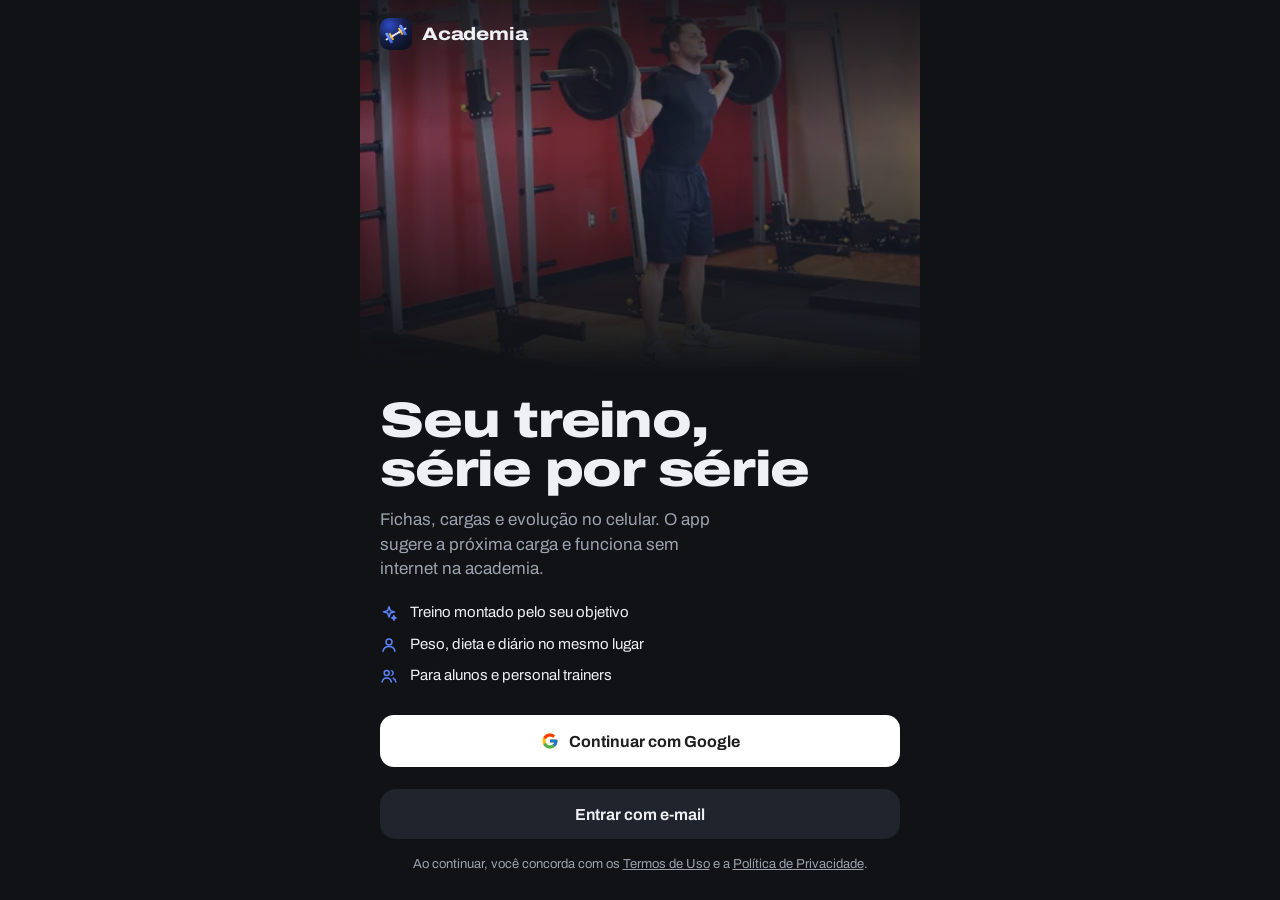
==== index.html @ ff6f0515 "Procura versão nova ao voltar do segundo plano e a cada hora Co-Authored-By: Claude Opus 5.5 <norepl" ====
<!doctype html>
<html lang="pt-BR">
  <head>
    <meta charset="UTF-8" />
    <link rel="icon" type="image/svg+xml" href="./favicon.svg" />
    <link rel="apple-touch-icon" href="./icons/apple-180.png" />
    <meta name="viewport" content="width=device-width, initial-scale=1.0, viewport-fit=cover" />
    <meta name="theme-color" content="#101216" />
    <meta name="apple-mobile-web-app-capable" content="yes" />
    <meta name="apple-mobile-web-app-title" content="Academia" />
    <meta name="description" content="Fichas de treino, demonstração de exercícios, registro de cargas e timer de descanso." />
    <title>Academia</title>
    <script type="module" crossorigin src="./assets/index-gpY_r0lF.js"></script>
    <link rel="stylesheet" crossorigin href="./assets/index-BDU5PXy3.css">
  <link rel="manifest" href="./manifest.webmanifest"></head>
  <body>
    <div id="root"></div>
  </body>
</html>
---- assets/index-BDU5PXy3.css ----
@font-face{font-family:Archivo Variable;font-style:normal;font-display:swap;font-weight:100 900;font-stretch:62% 125%;src:url(./archivo-vietnamese-wdth-normal-rJmnGBSt.woff2)format("woff2-variations");unicode-range:U+102-103,U+110-111,U+128-129,U+168-169,U+1A0-1A1,U+1AF-1B0,U+300-301,U+303-304,U+308-309,U+323,U+329,U+1EA0-1EF9,U+20AB}@font-face{font-family:Archivo Variable;font-style:normal;font-display:swap;font-weight:100 900;font-stretch:62% 125%;src:url(./archivo-latin-ext-wdth-normal-7khWdh9v.woff2)format("woff2-variations");unicode-range:U+100-2BA,U+2BD-2C5,U+2C7-2CC,U+2CE-2D7,U+2DD-2FF,U+304,U+308,U+329,U+1D00-1DBF,U+1E00-1E9F,U+1EF2-1EFF,U+2020,U+20A0-20AB,U+20AD-20C0,U+2113,U+2C60-2C7F,U+A720-A7FF}@font-face{font-family:Archivo Variable;font-style:normal;font-display:swap;font-weight:100 900;font-stretch:62% 125%;src:url(./archivo-latin-wdth-normal-DY7AcnAa.woff2)format("woff2-variations");unicode-range:U+??,U+131,U+152-153,U+2BB-2BC,U+2C6,U+2DA,U+2DC,U+304,U+308,U+329,U+2000-206F,U+20AC,U+2122,U+2191,U+2193,U+2212,U+2215,U+FEFF,U+FFFD}:root{--fundo:#101216;--sup:#181b21;--sup-2:#20242c;--sup-3:#2b3039;--linha:#ffffff12;--linha-2:#ffffff21;--texto:#eef0f3;--texto-2:#9ba2ae;--texto-3:#6b7380;--azul:#5b82ff;--azul-forte:color-mix(in srgb, var(--azul) 80%, #000);--azul-suave:color-mix(in srgb, var(--azul) 15%, transparent);--vermelho:#ef5b63;--amarelo:#f2be4b;--verde:#3ecb8c;--verde-suave:color-mix(in srgb, var(--verde) 13%, transparent);--fonte:"Archivo Variable", "Archivo", system-ui, sans-serif;--raio:20px;--abas:68px;--lightningcss-light: ;--lightningcss-dark:initial;color-scheme:dark}*{box-sizing:border-box}html{-webkit-text-size-adjust:100%;background:var(--fundo)}body{color:var(--texto);background:var(--fundo);font:400 16px/1.45 var(--fonte);font-variant-numeric:tabular-nums;-webkit-font-smoothing:antialiased;-webkit-tap-highlight-color:transparent;margin:0}button,input,select{font:inherit;color:inherit}button{cursor:pointer}button:disabled{cursor:not-allowed}:focus-visible{outline:2px solid var(--azul);outline-offset:2px;border-radius:10px}h1,h2,h3{letter-spacing:-.015em;margin:0;font-weight:800;font-stretch:118%;line-height:1.05}.sr{clip:rect(0 0 0 0);width:1px;height:1px;position:absolute;overflow:hidden}.app{max-width:560px;min-height:100dvh;margin:0 auto}main{padding:env(safe-area-inset-top) 16px calc(var(--abas) + 210px + env(safe-area-inset-bottom))}.tela-topo{align-items:center;gap:8px;padding:22px 0 14px;display:flex}.tela-topo h1{flex:1;font-size:34px}.titulo-editavel{letter-spacing:-.015em;border:0;border-bottom:2px dashed var(--linha-2);background:0 0;flex:1;min-width:0;padding:4px 0;font-size:22px;font-weight:800;font-stretch:105%}.titulo-editavel:focus{border-bottom:2px solid var(--azul);outline:none}.sub{margin:28px 0 12px;font-size:20px}.secao{margin:26px 0 12px;font-size:20px}.vazio{color:var(--texto-2);padding:18px 0;line-height:1.5}.nota{color:var(--texto-2);margin:6px 0;font-size:15px}.contagem{color:var(--texto-2);margin:6px 0 10px;font-size:14px}.btn-primario,.btn-secundario{border:0;border-radius:16px;justify-content:center;align-items:center;gap:8px;min-height:50px;padding:0 22px;font-size:16px;font-weight:650;transition:transform .12s,background .2s;display:inline-flex}.btn-primario{background:var(--azul);color:#fff;box-shadow:0 8px 24px color-mix(in srgb, var(--azul) 35%, transparent)}.btn-primario:not(:disabled):hover{background:var(--azul-forte)}.btn-primario:not(:disabled):active,.btn-secundario:active{transform:scale(.97)}.btn-primario:disabled{background:var(--sup-3);color:var(--texto-2);box-shadow:none}.btn-primario.grande{border-radius:18px;flex:1;min-height:56px;font-size:17px}.btn-secundario{background:var(--sup-2);color:var(--texto)}.btn-secundario:hover{background:var(--sup-3)}.btn-texto{color:var(--azul);background:0 0;border:0;min-height:44px;padding:10px 6px;font-weight:600}.btn-texto.perigo{color:var(--vermelho)}.btn-texto.ativo{background:var(--vermelho);color:#fff;border-radius:12px;padding:10px 16px}.btn-texto.centro{margin:14px auto 0;display:block}.btn-icone{width:44px;height:44px;color:var(--texto);background:0 0;border:0;border-radius:14px;flex:none;place-items:center;display:grid}.btn-icone:hover{background:var(--sup-2)}.btn-icone.vidro{-webkit-backdrop-filter:blur(10px);background:#ffffff14}.btn-icone.vidro:hover{background:#ffffff24}.btn-icone.peq{border-radius:10px;width:36px;height:36px}.btn-icone:disabled{opacity:.3}.largo{width:100%;margin-top:12px}.acoes-linha{flex-wrap:wrap;gap:10px;margin-top:16px;display:flex}.acoes-linha>*{flex:1}.acoes-col{display:grid}.link{text-align:left;color:var(--texto);text-decoration:underline;-webkit-text-decoration-color:var(--linha-2);text-decoration-color:var(--linha-2);text-underline-offset:4px;background:0 0;border:0;padding:0;font-weight:600}.abas{z-index:20;left:50%;bottom:calc(12px + env(safe-area-inset-bottom));width:min(420px,100% - 24px);height:var(--abas);background:color-mix(in srgb, var(--sup) 82%, transparent);-webkit-backdrop-filter:blur(18px)saturate(1.4);border:1px solid var(--linha);border-radius:24px;gap:4px;padding:6px;display:flex;position:fixed;transform:translate(-50%);box-shadow:0 16px 40px #00000073}.abas button{color:var(--texto-2);background:0 0;border:0;border-radius:18px;flex:1;justify-content:center;align-items:center;gap:8px;font-size:14px;font-weight:600;transition:background .2s,color .2s;display:flex}.abas button.on{background:var(--azul-suave);color:#fff}.abas button.on svg{color:var(--azul)}@media (width<=380px){.abas button{flex-direction:column;gap:2px;font-size:12px}}.abas.quatro{width:min(480px,100% - 24px)}.abas.quatro button{flex-direction:column;gap:2px;font-size:12px}.home-topo{justify-content:space-between;align-items:flex-start;padding:24px 0 18px;display:flex}.home-data{color:var(--texto-2);margin:0 0 4px;font-size:15px}.home-topo h1{font-size:36px}.semana{grid-template-columns:repeat(7,1fr);gap:6px;margin-bottom:18px;display:grid}.dia{background:var(--sup);border-radius:16px;justify-items:center;gap:6px;padding:10px 0;display:grid}.dia-letra{color:var(--texto-2);font-size:12px;font-weight:600}.dia-num{border-radius:50%;place-items:center;width:30px;height:30px;font-size:14px;font-weight:700;display:grid}.dia.hoje{background:var(--sup-2);box-shadow:inset 0 0 0 1.5px var(--azul)}.dia.hoje .dia-letra{color:var(--texto)}.dia.feito .dia-num{background:var(--verde);color:var(--fundo)}.hero{background:var(--sup);isolation:isolate;border-radius:28px;position:relative;overflow:hidden}.hero:before{content:"";aspect-ratio:3/2;background:var(--capa,none) 0% var(--y,0%) / 200% 800% no-repeat var(--sup-2);display:block}.hero:after{content:"";z-index:0;pointer-events:none;background:linear-gradient(180deg, color-mix(in srgb, var(--fundo) 55%, transparent) 0%, color-mix(in srgb, var(--fundo) 0%, transparent) 22%), linear-gradient(180deg, transparent 28%, color-mix(in srgb, var(--sup) 85%, transparent) 52%, var(--sup) 64%);position:absolute;inset:0}.hero-conteudo{z-index:1;margin-top:-120px;padding:0 20px 20px;position:relative}.hero-selo{background:color-mix(in srgb, var(--azul) 22%, transparent);color:color-mix(in srgb, var(--azul) 30%, #fff);-webkit-backdrop-filter:blur(8px);backdrop-filter:blur(8px);border-radius:999px;align-items:center;gap:8px;padding:6px 12px 6px 10px;font-size:13px;font-weight:600;display:inline-flex}.hero-selo:before{content:"";background:var(--azul);width:8px;height:8px;box-shadow:0 0 0 4px color-mix(in srgb, var(--azul) 25%, transparent);border-radius:50%}.hero h2{margin:12px 0 14px;font-size:34px;font-stretch:125%}.hero-meta{flex-wrap:wrap;gap:8px;margin:0 0 18px;padding:0;list-style:none;display:flex}.hero-meta li{background:var(--sup-2);color:var(--texto-2);border-radius:12px;padding:8px 12px;font-size:14px}.hero-meta b{color:var(--texto);font-weight:700}.hero-acoes{align-items:center;gap:10px;display:flex}.hero-acoes .btn-icone{border-radius:18px;width:56px;height:56px}.boas-vindas{background:linear-gradient(150deg, var(--azul-forte), color-mix(in srgb, var(--azul) 35%, #0b1030));border-radius:28px;padding:28px 22px 22px}.boas-vindas h2{font-size:30px}.boas-vindas p{color:#ffffffd1;margin:10px 0 16px}.boas-vindas .btn-primario{color:var(--fundo);box-shadow:none;background:#fff}.boas-vindas .btn-secundario{color:#fff;background:#ffffff24}.em-andamento{text-align:left;background:linear-gradient(120deg, color-mix(in srgb, var(--vermelho) 18%, transparent), var(--sup));width:100%;color:var(--texto);border:1px solid color-mix(in srgb, var(--vermelho) 35%, transparent);border-radius:var(--raio);align-items:center;gap:12px;margin-bottom:14px;padding:14px 16px;display:flex}.em-andamento span:nth-child(2){flex:1;display:grid}.em-andamento small{color:var(--texto-2)}.em-andamento .seta{color:var(--vermelho);font-weight:700}.pulso{background:var(--vermelho);width:12px;height:12px;box-shadow:0 0 0 0 color-mix(in srgb, var(--vermelho) 60%, transparent);border-radius:50%;flex:none;animation:1.8s infinite pulso}@keyframes pulso{70%{box-shadow:0 0 0 10px color-mix(in srgb, var(--vermelho) 0%, transparent)}to{box-shadow:0 0 0 0 color-mix(in srgb, var(--vermelho) 0%, transparent)}}.fichas{gap:10px;margin:0;padding:0;list-style:none;display:grid}.ficha{border-radius:var(--raio);background:var(--sup);align-items:center;gap:10px;padding:10px 12px 10px 10px;display:flex}.ficha-info{text-align:left;background:0 0;border:0;flex:1;align-items:center;gap:14px;min-width:0;padding:0;display:flex}.ficha-capa{background-color:var(--sup-2);background-repeat:no-repeat;border-radius:14px;flex:none;width:84px;height:56px}.ficha-txt{gap:2px;min-width:0;display:grid}.ficha-dia{font-weight:600;color:var(--azul)!important}.ficha-txt strong{font-size:17px;font-weight:700;line-height:1.2}.ficha-txt small{color:var(--texto-2);font-size:13px}.btn-play{background:var(--azul-suave);width:48px;height:48px;color:var(--azul);border:0;border-radius:16px;flex:none;place-items:center;display:grid}.btn-play:not(:disabled):hover{background:var(--azul);color:#fff}.btn-play:disabled{opacity:.35}.modelos{gap:14px;margin:0;padding:0;list-style:none;display:grid}.modelos>li{background:var(--sup-2);border-radius:var(--raio);border-top:3px solid var(--azul);padding:18px}.modelos>li:nth-child(2){border-top-color:var(--vermelho)}.modelos>li:nth-child(3){border-top-color:var(--amarelo)}.modelos h3{font-size:20px}.modelos p{color:var(--texto-2);margin:6px 0 8px}.modelos ul{margin:0 0 14px;padding-left:18px}.modelos small{color:var(--texto-2)}.itens{gap:10px;margin:0;padding:0;list-style:none;display:grid}.item{background:var(--sup);border-radius:var(--raio);padding:12px}.item-topo{align-items:center;gap:10px;display:flex}.item-topo strong{flex:1;font-weight:650;line-height:1.2}.item-ordem{display:flex}.item-campos{grid-template-columns:1fr 1fr;gap:10px;margin-top:12px;display:grid}.item-campos label,.item-obs{color:var(--texto-2);gap:6px;font-size:13px;display:grid}.item-obs{margin-top:10px}.item-campos input,.item-campos select,.item-obs input,.ajuste select{background:var(--sup-2);width:100%;min-width:0;height:46px;color:var(--texto);border:1px solid #0000;border-radius:12px;padding:0 12px}.item-campos input:focus,.item-obs input:focus,.item-campos select:focus{border-color:var(--azul);outline:none}.stepper{background:var(--sup-2);border-radius:12px;justify-content:space-between;align-items:center;height:46px;display:flex}.stepper button{width:44px;height:100%;color:var(--azul);background:0 0;border:0;font-size:22px}.stepper b{color:var(--texto);font-size:18px;font-weight:700}.filtros{z-index:5;background:linear-gradient(var(--fundo) 85%, transparent);margin:0 -16px;padding:6px 16px 10px;position:sticky;top:0}.folha .filtros{background:linear-gradient(var(--sup) 85%, transparent);margin:0 -20px;padding-inline:20px}.busca{background:var(--sup);height:50px;color:var(--texto-2);border:1px solid #0000;border-radius:16px;align-items:center;gap:10px;padding:0 16px;display:flex}.folha .busca{background:var(--sup-2)}.busca:focus-within{border-color:var(--azul)}.busca input{min-width:0;height:100%;color:var(--texto);background:0 0;border:0;outline:none;flex:1}.busca input::placeholder{color:var(--texto-2)}.chips{scrollbar-width:none;gap:8px;padding:12px 0 0;display:flex;overflow-x:auto}.chips::-webkit-scrollbar{display:none}.chips.secundarios{padding-top:8px}.chip{background:var(--sup);height:38px;color:var(--texto);border:0;border-radius:999px;flex:none;padding:0 16px;font-size:14px;font-weight:600}.folha .chip{background:var(--sup-2)}.chip.on{background:var(--azul);color:#fff}.chip.leve{height:32px;color:var(--texto-2);box-shadow:inset 0 0 0 1px var(--linha-2);background:0 0;padding:0 12px;font-size:13px;font-weight:500}.chip.leve.on{background:var(--texto);color:var(--fundo);box-shadow:none}.ex-grade{grid-template-columns:repeat(2,1fr);gap:10px;margin:0;padding:0;list-style:none;display:grid}.ex-card{text-align:left;background:var(--sup);border:0;border-radius:18px;flex-direction:column;width:100%;height:100%;padding:0;transition:transform .15s;display:flex;overflow:hidden}.ex-card:active{transform:scale(.98)}.ex-card-img{aspect-ratio:3/2;background-color:var(--sup-2);background-repeat:no-repeat;display:block}.ex-card-txt{gap:2px;padding:10px 12px 12px;display:grid}.ex-card-txt strong{font-size:14px;font-weight:650;line-height:1.25}.ex-card-txt small{color:var(--texto-2);font-size:12px}@media (width>=520px){.ex-grade{grid-template-columns:repeat(3,1fr)}}.ex-lista{gap:6px;margin:0;padding:0;list-style:none;display:grid}.ex-linha{background:var(--sup-2);text-align:left;border:1px solid #0000;border-radius:16px;align-items:center;gap:12px;width:100%;padding:8px;display:flex}.ex-linha.marcado{border-color:var(--azul);background:var(--azul-suave)}.ex-linha-txt{flex:1;min-width:0;display:grid}.ex-linha-txt strong{font-size:15px;font-weight:600;line-height:1.25}.ex-linha-txt small{color:var(--texto-2);flex-wrap:wrap;align-items:center;gap:8px;font-size:13px;display:flex}.tag{background:var(--sup-3);color:var(--texto);border-radius:6px;padding:2px 8px;font-size:11px}.marca{width:26px;height:26px;box-shadow:inset 0 0 0 2px var(--linha-2);border-radius:50%;flex:none;place-items:center;margin-right:4px;display:grid}.ex-linha.marcado .marca{background:var(--azul);box-shadow:none;color:#fff}.demo-mini{background-color:var(--sup-3);background-repeat:no-repeat;border-radius:12px;flex:none;width:72px;height:48px;display:block}.demo{background:#fff;border-radius:22px;position:relative;overflow:hidden}.demo-img{aspect-ratio:3/2;background-repeat:no-repeat}.demo-img.anima{animation:1.8s step-end infinite quadros}@keyframes quadros{0%{background-position:0% var(--y)}50%{background-position:100% var(--y)}}.demo-play{background:color-mix(in srgb, var(--fundo) 75%, transparent);-webkit-backdrop-filter:blur(8px);backdrop-filter:blur(8px);color:#fff;border:0;border-radius:14px;place-items:center;width:44px;height:44px;display:grid;position:absolute;bottom:12px;right:12px}.video{margin-top:14px}.video-quadro{aspect-ratio:16/9;background:#000;border-radius:18px;position:relative;overflow:hidden}.video-quadro iframe{border:0;width:100%;height:100%;position:absolute;inset:0}.video-capa{background:#000;border:0;width:100%;padding:0;display:block;position:absolute;inset:0}.video-capa img{object-fit:cover;opacity:.85;width:100%;height:100%;display:block}.video-play{background:var(--vermelho);color:#fff;border-radius:50%;place-items:center;width:64px;height:64px;padding-left:4px;display:grid;position:absolute;top:50%;left:50%;transform:translate(-50%,-50%);box-shadow:0 8px 24px #00000073}.video-capa:hover .video-play{transform:translate(-50%,-50%)scale(1.06)}.video-acoes{flex-wrap:wrap;align-items:center;gap:2px 8px;margin-top:6px;display:flex}.video-acoes .link-video{margin:0 0 0 auto;padding:8px 12px;font-size:14px}.video-acoes .btn-texto{padding:10px 6px;font-size:14px}.video-form{grid-template-columns:1fr auto;gap:8px;margin-top:6px;display:grid}.video-form input{background:var(--sup-2);min-width:0;height:48px;color:var(--texto);border:1px solid #0000;border-radius:12px;padding:0 12px}.video-form input:focus{border-color:var(--azul);outline:none}.video-form .btn-texto{grid-column:1/-1;justify-self:start}.nota.erro{color:color-mix(in srgb, var(--vermelho) 65%, #fff);grid-column:1/-1}.link-video{background:color-mix(in srgb, var(--vermelho) 14%, transparent);height:40px;color:color-mix(in srgb, var(--vermelho) 65%, #fff);border-radius:12px;align-items:center;gap:8px;margin-top:0;padding:0 14px;font-size:14px;font-weight:600;text-decoration:none;display:inline-flex}.link-video:hover{background:color-mix(in srgb, var(--vermelho) 24%, transparent)}.ficha-tecnica{grid-template-columns:1fr 1fr;gap:8px;margin:16px 0 0;display:grid}.ficha-tecnica div{background:var(--sup-2);border-radius:14px;padding:10px 12px}.ficha-tecnica dt{color:var(--texto-2);font-size:12px}.ficha-tecnica dd{margin:2px 0 0;font-weight:600}.passos{counter-reset:p;gap:12px;margin:0;padding:0;list-style:none;display:grid}.passos li{counter-increment:p;color:#d9deea;grid-template-columns:32px 1fr;gap:10px;line-height:1.5;display:grid}.passos li:before{content:counter(p);background:var(--azul-suave);width:28px;height:28px;color:var(--azul);border-radius:9px;place-items:center;font-size:14px;font-weight:800;display:grid}.dica{background:color-mix(in srgb, var(--amarelo) 10%, transparent);border:1px solid color-mix(in srgb, var(--amarelo) 25%, transparent);border-radius:14px;margin:16px 0 0;padding:12px 14px;line-height:1.5}.dica strong{color:var(--amarelo)}.credito{color:var(--texto-2);margin-top:28px;font-size:12px}.numeros{grid-template-columns:repeat(3,1fr);gap:8px;margin:4px 0 14px;display:grid}.numeros div{background:var(--sup);border-radius:16px;align-content:start;gap:2px;padding:12px;display:grid}.folha .numeros div{background:var(--sup-2)}.numeros b{font-size:22px;font-weight:800;font-stretch:112%;line-height:1.1}.numeros div:first-child b{color:var(--azul)}.numeros div:nth-child(2) b,.numeros div:nth-child(3) b{color:var(--texto)}.numeros span{color:var(--texto-2);font-size:12px;line-height:1.3}.numeros.grande b{font-size:26px}.grafico{background:var(--sup-2);border-radius:16px;margin:8px 0;padding:12px}.grafico svg{width:100%;height:120px;display:block}.grafico .grade{stroke:var(--linha-2);stroke-dasharray:3 5}.grafico .linha{fill:none;stroke:var(--azul);stroke-width:2.5px;stroke-linejoin:round}.grafico .ponto{fill:var(--azul)}.grafico .ponto.ult{fill:var(--amarelo);stroke:var(--sup-2);stroke-width:2px}.grafico figcaption{color:var(--texto-2);justify-content:space-between;margin-top:4px;font-size:12px;display:flex}.hist-mini{margin:8px 0 0;padding:0;list-style:none}.hist-mini li{border-bottom:1px solid var(--linha);justify-content:space-between;padding:10px 0;font-size:14px;display:flex}.hist-mini li span:first-child{color:var(--texto-2)}.treino-topo{z-index:6;background:color-mix(in srgb, var(--fundo) 88%, transparent);-webkit-backdrop-filter:blur(14px);margin:0 -16px;padding:16px 16px 10px;position:sticky;top:0}.treino-titulo{flex:1;min-width:0}.treino-titulo h1{white-space:nowrap;text-overflow:ellipsis;font-size:22px;overflow:hidden}.treino-titulo small{color:var(--texto-2);align-items:center;gap:6px;margin-top:4px;font-weight:600;display:flex}.progresso-txt{margin-left:auto;font-weight:500}.barra-progresso{background:var(--sup-2);border-radius:3px;height:6px;margin:4px 0 16px;overflow:hidden}.barra-progresso span{background:linear-gradient(90deg, var(--azul), var(--verde));border-radius:3px;height:100%;transition:width .4s;display:block}.bloco{background:var(--sup);border:1px solid #0000;border-radius:24px;margin-bottom:12px;padding:12px;transition:border-color .3s}.bloco.completo{border-color:color-mix(in srgb, var(--verde) 45%, transparent)}.bloco-topo{text-align:left;width:100%;color:var(--texto);background:0 0;border:0;align-items:center;gap:12px;padding:0;display:flex}.bloco-topo .demo-mini{width:81px;height:54px}.bloco-topo span{gap:2px;display:grid}.bloco-topo strong{font-size:17px;font-weight:700;line-height:1.2}.bloco-topo small{color:var(--texto-2);font-size:13px}.bloco-obs{background:var(--sup-2);color:#c7cedd;border-radius:12px;margin:10px 0 0;padding:10px 12px;font-size:14px;line-height:1.45}.series{border-collapse:separate;border-spacing:0 6px;width:100%;margin-top:6px}.series th{color:var(--texto-2);text-align:center;padding:4px 2px 0;font-size:12px;font-weight:600}.series td{text-align:center;padding:0 3px}.series td:first-child{border-radius:14px 0 0 14px}.series td:last-child{border-radius:0 14px 14px 0}.series td.n{width:36px;color:var(--texto-2);font-size:17px;font-weight:800}.series td.ant{color:var(--texto-2);white-space:nowrap;font-size:13px}.series input{text-align:center;background:var(--sup-2);border:1px solid #0000;border-radius:12px;width:100%;max-width:76px;height:48px;font-size:19px;font-weight:700}.series input::placeholder{color:var(--texto-3)}.series input:focus{border-color:var(--azul);background:var(--sup-3);outline:none}.series tr.feita td{background:var(--verde-suave)}.series tr.feita td.n{color:var(--verde)}.series tr.feita input{background:0 0}.check{background:var(--sup-2);width:48px;height:48px;color:var(--texto-3);border:0;border-radius:14px;place-items:center;transition:background .2s,box-shadow .2s;display:grid}.check.on{background:var(--verde);color:var(--fundo);box-shadow:0 6px 18px color-mix(in srgb, var(--verde) 35%, transparent)}.bloco-acoes{gap:4px;margin-top:2px;display:flex}.bloco-acoes .perigo{margin-left:auto}.finalizar{min-height:58px;margin-top:18px;font-size:18px}.timer{z-index:25;left:50%;bottom:calc(var(--abas) + 24px + env(safe-area-inset-bottom));background:color-mix(in srgb, var(--sup-2) 97%, transparent);-webkit-backdrop-filter:blur(18px)saturate(1.4);border:1px solid var(--linha-2);border-radius:26px;grid-template-rows:auto auto;grid-template-columns:92px 1fr;align-items:center;gap:6px 14px;width:min(420px,100% - 24px);padding:14px 16px 14px 14px;animation:.3s cubic-bezier(.2,.9,.3,1.2) sobe;display:grid;position:fixed;transform:translate(-50%);box-shadow:0 18px 44px #00000080}@keyframes sobe{0%{opacity:0;transform:translate(-50%,24px)}}.anilha{grid-row:1/3;width:92px;height:92px}.anilha-borda{fill:var(--fundo)}.anilha-trilho{fill:none;stroke:var(--sup-3);stroke-width:8px}.anilha-progresso{fill:none;stroke:var(--azul);stroke-width:8px;stroke-linecap:round;filter:drop-shadow(0 0 6px color-mix(in srgb, var(--azul) 60%, transparent));transition:stroke-dashoffset .25s linear,stroke .3s}.timer.quase .anilha-progresso{stroke:var(--vermelho);filter:drop-shadow(0 0 6px color-mix(in srgb, var(--vermelho) 60%, transparent))}.timer.fim .anilha-progresso{stroke:var(--verde);filter:drop-shadow(0 0 6px color-mix(in srgb, var(--verde) 60%, transparent))}.anilha-furo{fill:var(--sup-2)}.timer-txt{line-height:1;display:grid}.timer-rotulo{color:var(--texto-2);font-size:13px}.timer-num{letter-spacing:-.02em;margin-top:2px;font-size:46px;font-weight:800;font-stretch:112%}.timer.quase .timer-num{color:var(--vermelho)}.timer.fim .timer-num{color:var(--verde)}.timer-ex{color:var(--texto-2);white-space:nowrap;text-overflow:ellipsis;margin-top:4px;font-size:13px;overflow:hidden}.timer-acoes{gap:6px;display:flex}.timer-acoes button{height:38px;color:var(--texto);background:#ffffff14;border:0;border-radius:12px;padding:0 12px;font-weight:600}.timer-acoes .pular{background:var(--texto);color:var(--fundo);margin-left:auto;padding:0 16px}.semanas{background:var(--sup);border-radius:22px;grid-template-columns:repeat(8,1fr);align-items:end;gap:8px;height:150px;margin:4px 0 18px;padding:16px 14px 34px;display:grid;position:relative}.sem{flex-direction:column;justify-content:flex-end;align-items:center;gap:4px;height:100%;display:flex}.sem-barra{background:var(--sup-3);border-radius:8px;width:100%;min-height:4px}.sem-barra[data-atual]{background:linear-gradient(180deg, var(--azul), var(--azul-forte));box-shadow:0 0 16px color-mix(in srgb, var(--azul) 45%, transparent)}.sem small{color:var(--texto-2);height:16px;font-size:12px}.semanas figcaption{color:var(--texto-2);font-size:12px;position:absolute;bottom:12px;left:14px}.mes{margin:20px 0 10px;font-size:18px}.mes:first-letter{text-transform:uppercase}.sessoes{gap:8px;margin:0;padding:0;list-style:none;display:grid}.sessao{text-align:left;background:var(--sup);width:100%;color:var(--texto);border:0;border-radius:18px;gap:2px;padding:14px 16px;display:grid}.sessao:hover{background:var(--sup-2)}.sessao-data{color:var(--azul);font-size:13px;font-weight:600}.sessao strong{font-size:17px;font-weight:700}.sessao small{color:var(--texto-2)}.resumo-lista{gap:6px;margin:12px 0;padding:0;list-style:none;display:grid}.resumo-lista li{background:var(--sup-2);border-radius:14px;gap:4px;padding:12px 14px;display:grid}.resumo-lista span{color:var(--texto-2);word-spacing:.3em;font-size:15px}.recordes{background:linear-gradient(130deg, color-mix(in srgb, var(--amarelo) 22%, transparent), color-mix(in srgb, var(--amarelo) 6%, transparent));border:1px solid color-mix(in srgb, var(--amarelo) 35%, transparent);border-radius:18px;margin:8px 0;padding:16px}.recordes h3{color:var(--amarelo);font-size:20px}.recordes ul{margin:8px 0 0;padding-left:18px}.recordes small{color:var(--texto-2);display:block}.ajustes{gap:4px;display:grid}.ajuste{border-bottom:1px solid var(--linha);justify-content:space-between;align-items:center;gap:12px;min-height:56px;display:flex}.ajuste select{width:auto}.ajuste input[type=checkbox]{width:24px;height:24px;accent-color:var(--azul)}.folha-fundo{z-index:40;-webkit-backdrop-filter:blur(4px);backdrop-filter:blur(4px);background:#0000009e;justify-content:center;align-items:flex-end;animation:.2s some;display:flex;position:fixed;inset:0}@keyframes some{0%{opacity:0}}.folha{background:var(--sup);border:1px solid var(--linha);border-bottom:0;border-radius:28px 28px 0 0;flex-direction:column;width:100%;max-width:560px;max-height:88dvh;animation:.3s cubic-bezier(.2,.9,.3,1) desliza;display:flex}.folha:before{content:"";background:var(--linha-2);border-radius:3px;flex:none;width:40px;height:5px;margin:8px auto 0}.folha.cheia{height:94dvh;max-height:94dvh}@keyframes desliza{0%{opacity:.6;transform:translateY(60px)}}.folha-topo{align-items:center;gap:8px;padding:10px 12px 10px 20px;display:flex}.folha-topo h2{flex:1;font-size:22px}.folha-topo .btn-icone{background:var(--sup-2);border-radius:50%;width:38px;height:38px}.folha-corpo{padding:0 20px calc(28px + env(safe-area-inset-bottom));overscroll-behavior:contain;flex:1;overflow-y:auto}.rodape-fixo{background:linear-gradient(transparent, var(--sup) 22px);margin-top:8px;padding:26px 0 4px;position:sticky;bottom:0}.rodape-fixo .nota{margin:0 0 4px}@media (width>=600px){.folha{border-bottom:1px solid var(--linha);border-radius:28px;margin-bottom:24px}.folha-fundo{align-items:center}}@media (prefers-reduced-motion:reduce){*,:before,:after{transition:none!important;animation:none!important}}.sugestao{background:var(--sup-2);color:var(--texto-2);border-radius:14px;align-items:flex-start;gap:10px;margin:10px 0 4px;padding:10px 12px;font-size:14px;line-height:1.4;display:flex}.sugestao svg{color:var(--azul);flex:none;margin-top:1px}.sugestao span{gap:2px;display:grid}.sugestao b{color:var(--texto);font-size:15px}.sugestao.subir{background:var(--verde-suave)}.sugestao.subir svg{color:var(--verde)}.sugestao.reduzir{background:color-mix(in srgb, var(--amarelo) 10%, transparent)}.sugestao.reduzir svg{color:var(--amarelo)}.folha .sugestao{background:var(--sup-2);margin-bottom:14px}.folha .sugestao.subir{background:var(--verde-suave)}.cartao-foto{border:1px solid var(--linha-2);border-radius:var(--raio);background:linear-gradient(120deg, var(--azul-suave), transparent 70%), var(--sup);text-align:left;align-items:center;gap:14px;width:100%;margin:0 0 8px;padding:14px 16px;display:flex}.cartao-foto span:last-child{gap:2px;display:grid}.cartao-foto strong{font-size:16px}.cartao-foto small{color:var(--texto-2);font-size:14px}.cartao-foto-icone{background:var(--azul);color:#fff;border-radius:14px;flex:none;place-items:center;width:48px;height:48px;display:grid}.explica-foto{color:var(--texto-2);align-items:flex-start;gap:14px;margin:4px 0 8px;display:flex}.explica-foto svg{color:var(--azul);flex:none}.explica-foto p{margin:0;line-height:1.5}.captura{display:grid}.nota.centro{text-align:center}.nota.ok{color:var(--verde)}.erro-bloco{display:grid}.config-ia{gap:6px;display:grid}.linha-form{gap:8px;margin:8px 0;display:flex}.linha-form input{background:var(--sup-2);border:1px solid #0000;border-radius:14px;flex:1;min-width:0;height:50px;padding:0 14px}.linha-form input:focus{border-color:var(--azul);outline:none}.tela>.linha-form input{background:var(--sup)}.link-externo{color:var(--azul);font-size:15px;font-weight:600}.lendo{text-align:center;color:var(--texto-2);justify-items:center;gap:14px;padding:4px 0 12px;display:grid}.lendo-foto{background:#000;border-radius:18px;width:100%;max-height:52dvh;position:relative;overflow:hidden}.lendo-foto img{object-fit:contain;opacity:.75;width:100%;max-height:52dvh;display:block}.varredura{background:linear-gradient(transparent, var(--azul-suave) 70%, var(--azul));border-bottom:2px solid var(--azul);height:30%;animation:1.8s ease-in-out infinite alternate varrer;position:absolute;left:0;right:0}@keyframes varrer{0%{top:-30%}to{top:100%}}@media (prefers-reduced-motion:reduce){.varredura{animation:none;top:35%}}.revisao{margin:14px 0 18px}.revisao-nome{width:100%;font:800 20px/1.2 var(--fonte);border:0;border-bottom:1px solid var(--linha-2);background:0 0;margin-bottom:10px;padding:6px 0;font-stretch:112%}.revisao-nome:focus{border-color:var(--azul);outline:none}.revisao-item{align-items:center;gap:4px;display:flex}.revisao-item .ex-linha{flex:1}.revisao-item.pendente .ex-linha{border-color:color-mix(in srgb, var(--amarelo) 50%, transparent);background:color-mix(in srgb, var(--amarelo) 8%, transparent)}.revisao-item.pendente strong{color:var(--amarelo)}.demo-vazio{background:var(--sup-3);width:72px;height:48px;color:var(--amarelo);border-radius:12px;flex:none;place-items:center;font-size:22px;font-weight:800;display:grid}.aparelho-topo{align-items:flex-start;gap:14px;display:flex}.aparelho-topo img{object-fit:cover;border-radius:16px;flex:none;width:104px;height:104px}.aparelho-topo h3{margin:2px 0 6px;font-size:24px}.aparelho-topo p{color:var(--texto-2);margin:0;line-height:1.45}.ex-linha.principal{border-color:var(--azul)}.seta-dir{color:var(--azul);place-items:center;width:32px;display:grid}.form-perfil{gap:14px;margin-top:12px;display:grid}.form-perfil>*{min-width:0}.form-perfil label,.campo-linha{color:var(--texto-2);gap:6px;font-size:14px;font-weight:600;display:grid}.form-perfil input,.campo-linha input{background:var(--sup-2);height:50px;color:var(--texto);border:1px solid #0000;border-radius:14px;padding:0 14px;font-size:16px;font-weight:400}.campo-linha input{background:var(--sup)}.form-perfil input:focus,.campo-linha input:focus{border-color:var(--azul);outline:none}.cores{border:0;flex-wrap:wrap;gap:12px;margin:0;padding:0;display:flex}.cores legend{color:var(--texto-2);margin-bottom:8px;font-size:14px;font-weight:600}.cor{border:3px solid #0000;border-radius:50%;width:42px;height:42px;box-shadow:inset 0 0 0 2px #0003}.cor.on{border-color:var(--texto)}.previa-marca{background:var(--fundo);border:1px dashed var(--linha-2);border-radius:18px;justify-content:space-between;align-items:center;gap:10px;padding:14px;display:flex}.previa-marca .btn-primario{pointer-events:none;min-height:40px;padding:0 14px;font-size:14px}.selo-marca{color:var(--texto);align-items:center;gap:8px;font-size:13px;font-weight:700;display:inline-flex}.selo-marca:before{content:"";background:var(--azul);width:10px;height:10px;box-shadow:0 0 0 4px var(--azul-suave);border-radius:50%}.envio a.btn-primario{text-decoration:none}.btn-primario.whats{background:#1fa855;box-shadow:0 8px 24px #1fa8554d}.link-cru{border:1px solid var(--linha);background:var(--fundo);width:100%;height:40px;color:var(--texto-2);border-radius:10px;margin-top:10px;padding:0 10px;font-size:13px}.novo-aluno{margin:4px 0 14px}.alunos{gap:8px;margin:0;padding:0;list-style:none;display:grid}.aluno{border-radius:var(--raio);background:var(--sup);text-align:left;border:0;align-items:center;gap:12px;width:100%;padding:12px;display:flex}.aluno:hover{background:var(--sup-2)}.avatar{background:var(--azul-suave);width:46px;height:46px;color:var(--azul);border-radius:50%;flex:none;place-items:center;font-size:16px;font-weight:800;display:grid}.aluno-txt{flex:1;gap:2px;min-width:0;display:grid}.aluno-txt strong{font-size:17px}.aluno-txt small{color:var(--texto-2);font-size:14px}.selo-novo{color:var(--verde);background:var(--verde-suave);border-radius:999px;flex:none;padding:4px 8px;font-size:12px;font-weight:700}.btn-play.leve{color:var(--texto-2);background:0 0}.enviar-treino{margin-top:22px}.selo-aluno{color:var(--texto-2);margin:-4px 0 12px;font-size:14px}.evolucao .sobe{color:var(--verde);font-weight:700}.sessoes-aluno{gap:8px;margin:12px 0 0;padding:0;list-style:none;display:grid}.sessoes-aluno li{background:var(--sup);border-radius:16px;padding:12px 14px}.sessoes-aluno div{justify-content:space-between;align-items:baseline;gap:10px;display:flex}.sessoes-aluno small{color:var(--texto-2);flex:none;font-size:13px}.sessoes-aluno p{color:var(--texto-2);margin:6px 0 0;font-size:14px;line-height:1.45}.copiar-lista{gap:8px;margin:0;padding:0;list-style:none;display:grid}.copiar-lista li{background:var(--sup-2);border-radius:16px;justify-content:space-between;align-items:center;gap:12px;padding:10px 12px;display:flex}.copiar-lista li span{min-width:0;display:grid}.copiar-lista small{color:var(--texto-2);font-size:13px}.copiar-lista .btn-secundario{background:var(--sup-3);flex:none;min-height:40px;padding:0 14px}.cartao-personal{border-radius:var(--raio);background:var(--sup);border:1px solid var(--linha);align-items:center;gap:12px;margin-top:12px;padding:12px;display:flex}.cartao-personal-txt{flex:1;min-width:0;display:grid}.cartao-personal-txt small{color:var(--texto-2);font-size:13px}.cartao-personal .btn-secundario{flex:none;min-height:42px;padding:0 14px;font-size:14px}.convite h3{margin:14px 0 8px;font-size:28px}.convite>p{color:var(--texto-2);margin:0 0 14px;line-height:1.5}.convite-fichas{gap:8px;margin:0 0 12px;padding:0;list-style:none;display:grid}.convite-fichas li{background:var(--sup-2);border-left:4px solid var(--azul);border-radius:16px;gap:2px;padding:12px 14px;display:grid}.convite-fichas small{color:var(--texto-2);font-size:13px}.ajuste>span{gap:2px;display:grid}.ajuste>span small{color:var(--texto-2);font-size:13px;font-weight:400}.acoes-tres{gap:8px}.acoes-tres .btn-secundario{white-space:nowrap;gap:6px;padding:0 8px;font-size:15px}.resumo-conta{background:var(--sup);border-radius:16px;align-items:center;gap:10px;margin:-4px 0 14px;padding:10px 12px;display:flex}.resumo-conta.alerta{box-shadow:inset 0 0 0 1px color-mix(in srgb, var(--amarelo) 50%, transparent)}.resumo-conta-txt{flex:1;font-size:15px;font-weight:600;display:grid}.resumo-conta-txt small{color:var(--texto-2);font-size:13px;font-weight:400}.resumo-conta .btn-texto{min-height:40px}.selo-plano{background:var(--sup-3);color:var(--texto-2);border-radius:999px;flex:none;padding:5px 10px;font-size:12px;font-weight:800}.selo-plano.pro{background:var(--amarelo);color:#2a2000}.beneficios{gap:12px;margin:4px 0 16px;padding:0;list-style:none;display:grid}.beneficios li{align-items:flex-start;gap:12px;display:flex}.beneficios svg{color:var(--azul);flex:none;margin-top:2px}.beneficios span{gap:2px;display:grid}.beneficios small{color:var(--texto-2);font-size:14px}.aviso-plano{background:color-mix(in srgb, var(--amarelo) 10%, transparent);border:1px solid color-mix(in srgb, var(--amarelo) 30%, transparent);border-radius:14px;margin:0 0 14px;padding:12px 14px;line-height:1.45}.preco{text-align:center;margin:0 0 4px;font-size:26px;font-weight:800;font-stretch:112%}a.btn-primario{text-decoration:none}.form-perfil input.codigo{letter-spacing:.3em;text-align:center;font-size:26px;font-weight:700}.faixa-teste{z-index:30;text-align:center;padding:calc(4px + env(safe-area-inset-top)) 8px 4px;background:var(--amarelo);color:#2a2000;font-size:12px;font-weight:700;position:sticky;top:0}.detalhes summary{color:var(--azul);cursor:pointer;padding:8px 0;font-weight:600}.abas.cinco{gap:2px;width:min(560px,100% - 16px);padding:5px}.abas.cinco button{font-size:11px}.chips-perfil{flex-wrap:wrap;gap:8px;margin:-6px 0 4px;display:flex}.chips-perfil span{background:var(--sup);color:var(--texto-2);border-radius:999px;padding:6px 12px;font-size:14px;font-weight:600}.cartao-vazio{border:1px dashed var(--linha-2);border-radius:var(--raio);text-align:left;background:0 0;align-items:center;gap:14px;width:100%;padding:16px;display:flex}.cartao-vazio:hover{background:var(--sup)}.cartao-vazio svg{color:var(--azul);flex:none}.cartao-vazio span{gap:2px;display:grid}.cartao-vazio small{color:var(--texto-2);font-size:14px}.diario{background:var(--sup);border-radius:var(--raio);padding:6px 14px 10px}.diario-topo{justify-content:space-between;align-items:center;padding:4px 0 6px;display:flex}.diario-topo strong{font-size:17px}.btn-icone.gira svg{transform:rotate(180deg)}.diario-bloco{border-top:1px solid var(--linha);gap:8px;padding:12px 0;display:grid}.diario-bloco.linha{justify-content:space-between;align-items:center;display:flex}.diario-rotulo{align-items:baseline;gap:8px;margin:0;font-size:15px;font-weight:700;display:flex}.diario-rotulo small{color:var(--texto-2);font-size:13px;font-weight:500}.agua-topo{justify-content:space-between;align-items:baseline;font-weight:700;display:flex}.agua-topo b{font-size:20px;font-stretch:112%}.agua-topo small{color:var(--texto-2);font-size:13px;font-weight:500}.agua-barra{background:var(--sup-3);border-radius:6px;height:10px;overflow:hidden}.agua-barra span{background:linear-gradient(90deg, color-mix(in srgb, var(--azul) 55%, #fff), var(--azul));border-radius:6px;height:100%;transition:width .3s;display:block}.agua-acoes{flex-wrap:wrap;gap:8px;display:flex}.agua-acoes .chip{background:var(--sup-2)}.agua-acoes .chip:disabled{opacity:.4}.refeicoes-dia{gap:6px;margin:0;padding:0;list-style:none;display:grid}.refeicoes-dia label{background:var(--sup-2);cursor:pointer;border-radius:14px;align-items:flex-start;gap:12px;padding:10px 12px;display:flex}.refeicoes-dia input{width:22px;height:22px;accent-color:var(--verde);flex:none;margin:1px 0 0}.refeicoes-dia span{gap:2px;min-width:0;display:grid}.refeicoes-dia em{color:var(--texto-2);margin-right:8px;font-size:14px;font-style:normal;font-weight:600}.refeicoes-dia small{color:var(--texto-2);font-size:13px;line-height:1.4}.refeicoes-dia label.feita{background:var(--verde-suave)}.refeicoes-dia label.feita strong{-webkit-text-decoration:line-through #ffffff59;text-decoration:line-through #ffffff59}.energia{gap:6px;display:flex}.energia button{background:var(--sup-3);border:0;border-radius:10px;flex:1;height:34px}.energia button.on{background:var(--amarelo)}.campo-bloco{color:var(--texto-2);gap:6px;margin-top:10px;font-size:14px;font-weight:600;display:grid}.campo-bloco textarea,.form-perfil textarea,.refeicoes-edicao textarea{background:var(--sup-2);width:100%;color:var(--texto);font:400 15px/1.45 var(--fonte);resize:vertical;border:1px solid #0000;border-radius:14px;padding:10px 12px}.diario .campo-bloco{margin-top:0}.diario textarea{background:var(--sup-2)}.campo-bloco textarea:focus,.form-perfil textarea:focus,.refeicoes-edicao textarea:focus,.form-perfil select:focus{border-color:var(--azul);outline:none}.form-perfil select{background:var(--sup-2);height:50px;color:var(--texto);border:1px solid #0000;border-radius:14px;padding:0 12px;font-size:16px;font-weight:400}.campos-grade{grid-template-columns:repeat(auto-fill,minmax(96px,1fr));gap:10px;margin:10px 0;display:grid}.campos-grade.dois{grid-template-columns:1fr 1fr;margin:0}.campos-grade label{color:var(--texto-2);gap:6px;font-size:13px;font-weight:600;display:grid}.campos-grade input{background:var(--sup-2);width:100%;min-width:0;height:48px;color:var(--texto);border:1px solid #0000;border-radius:12px;padding:0 12px;font-size:16px;font-weight:400}.campos-grade input:focus{border-color:var(--azul);outline:none}.sub.primeiro{margin-top:4px}.refeicoes-edicao{gap:10px;margin:0;padding:0;list-style:none;display:grid}.refeicoes-edicao li{background:var(--sup-2);border-radius:16px;gap:8px;padding:10px;display:grid}.refeicoes-edicao textarea{background:var(--sup-3)}.refeicao-topo{align-items:center;gap:8px;display:flex}.refeicao-nome{background:var(--sup-3);border:1px solid #0000;border-radius:10px;flex:1;min-width:0;height:42px;padding:0 10px;font-weight:700}.refeicao-hora{background:var(--sup-3);--lightningcss-light: ;--lightningcss-dark:initial;color-scheme:dark;border:1px solid #0000;border-radius:10px;width:104px;height:42px;padding:0 8px}.cartao-peso,.cartao-dieta,.cartao-academia{background:var(--sup);border-radius:var(--raio);padding:14px}.cartao-peso .numeros div,.cartao-dieta .metas div{background:var(--sup-2)}.cartao-peso.compacto{margin-bottom:10px;padding:12px 14px 4px}.metas{grid-template-columns:repeat(auto-fill,minmax(88px,1fr));gap:8px;margin-bottom:8px;display:grid}.metas div{border-radius:14px;gap:2px;padding:10px 12px;display:grid}.metas b{font-size:19px;font-weight:800;font-stretch:112%}.metas span{color:var(--texto-2);font-size:13px}.btn-texto.mini{min-height:0;color:var(--texto-2);padding:0 0 0 10px;font-size:13px;font-weight:500}.cartao-academia-topo{justify-content:space-between;align-items:flex-start;display:flex}.cartao-academia-topo span{display:grid}.cartao-academia-topo strong{font-size:19px}.cartao-academia-topo small{color:var(--texto-2)}.cartao-academia dl{gap:6px;margin:10px 0 4px;display:grid}.cartao-academia dl div{justify-content:space-between;gap:12px;font-size:15px;display:flex}.cartao-academia dt{color:var(--texto-2)}.cartao-academia dd{text-align:right;margin:0;font-weight:600}.cartao-academia dl div.alerta dd{color:var(--amarelo)}.cartao-academia .acoes-linha a{text-decoration:none}.cartao-peso .numeros b{white-space:nowrap;font-size:19px}.cartao-peso .numeros div:nth-child(2) b,.cartao-peso .numeros div:nth-child(3) b{color:var(--texto)}.btn-texto.direita{color:var(--azul);margin-left:auto;font-size:14px;font-weight:600}.chips.sugestoes{flex-wrap:wrap;padding:4px 0 12px;overflow:visible}.item-tipo{background:var(--sup-3);width:120px;height:42px;color:var(--texto);border:1px solid #0000;border-radius:10px;flex:none;padding:0 8px}.cartao-gerador{border:1px solid color-mix(in srgb, var(--azul) 35%, transparent);border-radius:var(--raio);background:linear-gradient(120deg, var(--azul-suave), transparent 75%), var(--sup);text-align:left;align-items:center;gap:14px;width:100%;margin:4px 0 10px;padding:14px 16px;display:flex}.cartao-gerador span:last-child{gap:2px;display:grid}.cartao-gerador strong{font-size:16px}.cartao-gerador small{color:var(--texto-2);font-size:14px}.assistente-topo{align-items:center;gap:10px;margin-bottom:18px;display:flex}.assistente-barra{background:var(--sup-3);border-radius:4px;flex:1;height:6px;overflow:hidden}.assistente-barra span{background:var(--azul);border-radius:4px;height:100%;transition:width .3s;display:block}.assistente-conta{color:var(--texto-2);text-align:right;min-width:28px;font-size:13px;font-weight:600}.assistente-titulo{margin:0 0 16px;font-size:26px;font-stretch:112%;line-height:1.15;animation:.25s entra}@keyframes entra{0%{opacity:0;transform:translate(14px)}}@media (prefers-reduced-motion:reduce){.assistente-titulo{animation:none}}.opcoes{gap:10px;display:grid}.opcao{text-align:left;background:var(--sup-2);border:2px solid #0000;border-radius:18px;gap:3px;padding:16px;transition:border-color .15s,background .15s;display:grid}.opcao strong{font-size:17px}.opcao small{color:var(--texto-2);font-size:14px}.opcao:hover{background:var(--sup-3)}.opcao.on{border-color:var(--azul);background:var(--azul-suave)}.numeros-grade{grid-template-columns:repeat(auto-fit,minmax(64px,1fr))}.numeros-grade.tres{grid-template-columns:repeat(3,1fr);margin-bottom:10px}.opcao.numero{text-align:center;justify-items:center;padding:18px 6px}.opcao.numero b{font-size:30px;font-weight:800;font-stretch:112%;line-height:1}.opcao.numero b.pequeno{font-size:17px}.respostas{flex-wrap:wrap;gap:6px;margin:22px 0 0;display:flex}.respostas div{background:var(--sup-2);border-radius:999px;gap:6px;padding:6px 10px;font-size:13px;display:flex}.respostas dt{color:var(--texto-2)}.respostas dd{margin:0;font-weight:600}.plano-topo{background:linear-gradient(140deg, var(--azul-forte), color-mix(in srgb, var(--azul) 30%, var(--sup)));border-radius:18px;margin-bottom:12px;padding:16px}.plano-topo h3{margin:0 0 6px;font-size:24px;font-stretch:112%}.plano-topo p{color:#ffffffd9;margin:0;line-height:1.45}.plano-topo .plano-numeros{color:#fff;margin-top:8px;font-weight:700}.plano-dia{margin:16px 0}.plano-dia header{justify-content:space-between;align-items:baseline;margin-bottom:8px;display:flex}.plano-dia header strong{font-size:17px}.plano-dia header small{color:var(--texto-2)}.ajuste.compacto{margin:0 0 6px;padding:10px 0}.variou{background:var(--azul-suave);border-radius:14px;flex-wrap:wrap;align-items:center;gap:4px 12px;margin:10px 0;padding:10px 14px;font-size:14px;display:flex}.variou span{flex:100%}.plano-acoes{grid-template-columns:1fr 1fr;gap:8px;display:grid}.plano-acoes .btn-secundario{white-space:nowrap;padding:0 10px}.login-social{gap:10px;display:grid}.btn-social{border:0;border-radius:14px;justify-content:center;align-items:center;gap:10px;width:100%;height:52px;font-size:16px;font-weight:700;display:inline-flex}.btn-social.google{color:#1f1f1f;background:#fff}.btn-social.apple{color:#fff;box-shadow:inset 0 0 0 1px var(--linha-2);background:#000}.btn-social:disabled{opacity:.6}.ou{color:var(--texto-2);align-items:center;gap:10px;margin:6px 0 0;font-size:13px;display:flex}.ou:before,.ou:after{content:"";background:var(--linha-2);flex:1;height:1px}.nota.legal{margin-top:14px;font-size:13px}.nota.legal a{color:var(--texto-2)}.inicio{isolation:isolate;max-width:560px;min-height:100dvh;padding:calc(env(safe-area-inset-top) + 18px) 20px calc(env(safe-area-inset-bottom) + 20px);flex-direction:column;margin:0 auto;display:flex;position:relative}.inicio-arte{z-index:-1;aspect-ratio:3/2;background-color:var(--sup-2);opacity:.55;background-repeat:no-repeat;position:absolute;inset:0 0 auto;-webkit-mask-image:linear-gradient(#000 40%,#0000 100%);mask-image:linear-gradient(#000 40%,#0000 100%)}.inicio-arte:after{content:"";background:linear-gradient(180deg, color-mix(in srgb, var(--fundo) 70%, transparent), transparent 35%), color-mix(in srgb, var(--azul) 18%, transparent);mix-blend-mode:normal;position:absolute;inset:0}.inicio-marca{letter-spacing:-.01em;align-items:center;gap:10px;font-size:18px;font-weight:800;font-stretch:118%;display:flex}.inicio-marca img{border-radius:9px}.inicio-corpo{margin-top:auto;padding-top:calc(min(100vw,560px)/1.5 - 120px)}.inicio-corpo h1{letter-spacing:-.025em;text-wrap:balance;font-size:clamp(32px,9.6vw,50px);font-weight:850;font-stretch:125%;line-height:.98}.inicio-corpo h1 .inteiro{white-space:nowrap}.inicio-corpo.convite h1{margin-top:14px;font-size:clamp(32px,9vw,42px)}.inicio-sub{color:var(--texto-2);max-width:34ch;margin:14px 0 0;font-size:17px;line-height:1.45}.inicio-pontos{gap:10px;margin:20px 0 0;padding:0;list-style:none;display:grid}.inicio-pontos li{align-items:center;gap:12px;font-size:15px;display:flex}.inicio-pontos svg{color:var(--azul);flex:none}.inicio-aviso{background:var(--sup);color:var(--texto-2);border-radius:14px;margin:18px 0 0;padding:12px 14px;font-size:14px}.inicio-aviso.alerta{color:var(--amarelo);background:color-mix(in srgb, var(--amarelo) 10%, transparent);margin:0}.inicio-acoes{gap:10px;margin-top:28px;display:grid}.inicio-acoes .form-perfil{margin:0}.inicio-acoes .nota.legal{text-align:center;margin-top:6px}.abertura{place-items:center;min-height:100dvh;display:grid}.abertura img{border-radius:14px;animation:1.2s ease-in-out infinite alternate pulsar}@keyframes pulsar{0%{opacity:.45}to{opacity:1}}@media (prefers-reduced-motion:reduce){.abertura img{animation:none}}.chat{flex-direction:column;min-height:100%;display:flex}.chat-msgs{flex-direction:column;flex:1;gap:8px;padding-bottom:12px;display:flex}.chat-msgs>div:not(.bolha){flex-direction:column;gap:8px;display:flex}.bolha{text-align:left;border-radius:20px;max-width:86%;padding:11px 15px;font-size:16px;line-height:1.4;animation:.22s both bolha}.bolha small{color:var(--texto-2);margin-top:6px;font-size:13.5px;display:block}.bolha.ia{background:var(--sup-2);border-bottom-left-radius:6px;align-self:flex-start}.bolha.eu{background:var(--azul);color:#fff;border:0;border-bottom-right-radius:6px;align-self:flex-end;font-weight:600}button.bolha.eu:hover{background:var(--azul-forte)}@keyframes bolha{0%{opacity:0;transform:translateY(6px)}}@media (prefers-reduced-motion:reduce){.bolha{animation:none}}.chat-entrada{background:linear-gradient(transparent, var(--sup) 14px);gap:8px;padding:18px 0 4px;display:grid;position:sticky;bottom:0}.chips-resposta{gap:8px;display:grid}.chip-resposta{text-align:left;border:1.5px solid var(--linha-2);background:var(--sup);border-radius:16px;gap:1px;padding:11px 14px;display:grid}.chip-resposta strong{font-size:15.5px}.chip-resposta small{color:var(--texto-2);font-size:13px}.chip-resposta:hover,.chip-numero:hover{border-color:var(--azul)}.chip-resposta.on,.chip-numero.on{border-color:var(--azul);background:var(--azul-suave)}.chips-numeros{flex-wrap:wrap;gap:8px;display:flex}.chip-numero{border:1.5px solid var(--linha-2);background:var(--sup);border-radius:16px;flex:64px;justify-items:center;gap:0;padding:10px 8px;display:grid}.chip-numero b{font-size:20px;font-stretch:112%}.chip-numero b.pequeno{padding:6px 0;font-size:15px}.chip-numero small{color:var(--texto-2);font-size:12px}.chat-entrada .btn-texto{justify-self:center}.primeira-ficha{gap:10px;display:grid}.ficha-lida{background:var(--sup-2);border-radius:18px;margin-bottom:10px;padding:14px 14px 6px}.ficha-lida h4{margin:0 0 8px;font-size:17px;font-stretch:110%}.ficha-lida .ex-lista{margin:0}.nao-encontrados{color:var(--amarelo);margin:6px 0 8px;font-size:13.5px}.linha-dupla{grid-template-columns:minmax(0,1fr) minmax(0,1fr);gap:10px;display:grid}.linha-dupla label,.linha-dupla input{width:100%;min-width:0}.btn-cardio{border:1.5px dashed var(--linha-2);text-align:left;background:0 0;border-radius:18px;align-items:center;gap:12px;width:100%;margin:12px 0 0;padding:12px 14px;display:flex}.btn-cardio:hover{border-color:var(--azul)}.btn-cardio strong{font-size:15.5px;display:block}.btn-cardio small{color:var(--texto-2);font-size:13px}.btn-cardio .cardio-icone{background:color-mix(in srgb, var(--verde) 16%, transparent);width:40px;height:40px;color:var(--verde);border-radius:12px;flex:none;place-items:center;display:grid}.sessao.cardio .sessao-data:after{content:" · cardio";color:var(--verde)}.checkin{gap:10px;display:grid}.checkin .diario-rotulo{margin:6px 0 0}.ajuste-dia{background:var(--sup-2);border-radius:16px;gap:3px;margin:6px 0;padding:12px 14px;display:grid}.ajuste-dia small{color:var(--texto-2);font-size:13.5px}.ajuste-dia.leve{background:color-mix(in srgb, var(--amarelo) 12%, var(--sup-2))}.ajuste-dia.recuperacao{background:color-mix(in srgb, var(--vermelho) 12%, var(--sup-2))}.ajuste-dia.normal{background:color-mix(in srgb, var(--verde) 12%, var(--sup-2))}.treino .ajuste-dia{margin:10px 0 0}.sugestao.parado{background:color-mix(in srgb, var(--amarelo) 10%, var(--sup-2))}.sugestao.parado svg{color:var(--amarelo)}.aviso-parado{background:color-mix(in srgb, var(--amarelo) 10%, var(--sup));border-radius:18px;gap:3px;margin:12px 0 0;padding:12px 14px;display:grid}.aviso-parado strong{color:var(--amarelo)}.aviso-parado small{color:var(--texto-2);font-size:13.5px;line-height:1.4}.sequencia{color:var(--texto-2);align-items:center;gap:8px;margin:10px 2px 0;font-size:14px;display:flex}.sequencia svg{color:var(--amarelo);flex:none}.sequencia b{color:var(--texto)}.ajuste-botao{text-align:left;cursor:pointer;background:0 0;border:0;width:100%}.ajuste-botao svg{color:var(--texto-2)}.avatar{position:relative}.ponto-vivo{background:var(--verde);width:10px;height:10px;box-shadow:0 0 0 3px var(--fundo);border-radius:50%;display:inline-block}.avatar .ponto-vivo{position:absolute;bottom:-1px;right:-1px}.alunos li{position:relative}.alunos li.parado .aluno-txt small{color:var(--amarelo)}.alunos li.parado .aluno{padding-right:64px}.whats-mini{color:#25d366;background:#25d3662e;position:absolute;top:50%;right:10px;transform:translateY(-50%)}.selo-vivo{color:var(--texto-2);flex-wrap:wrap;align-items:center;gap:8px;margin:0 0 12px;font-size:14px;display:flex}.selo-vivo .btn-texto{padding:0}.desafio{background:var(--sup);border-radius:18px;gap:8px;margin:16px 0 0;padding:14px;display:grid}.desafio>small,.desafio .desafio-topo small{color:var(--texto-2);font-size:13.5px;line-height:1.4}.desafio-topo{justify-content:space-between;align-items:baseline;gap:8px;display:flex}.ranking{counter-reset:pos;gap:6px;margin:0;padding:0;list-style:none;display:grid}.ranking li{counter-increment:pos;grid-template-columns:22px minmax(70px,30%) 1fr 28px;align-items:center;gap:8px;font-size:14.5px;display:grid}.ranking li:before{content:counter(pos) ".";color:var(--texto-3)}.ranking b{text-align:right}.barra{background:var(--sup-3);border-radius:99px;height:8px;display:block;overflow:hidden}.barra>span{border-radius:inherit;background:var(--azul);height:100%;display:block}.barra.grande{height:10px}.aluno-desafio{margin-top:12px}.consentimento{margin:8px 0}.compartilhando{margin-top:6px}a.btn-secundario,a.btn-primario{text-decoration:none}.passos-instalar{color:var(--texto-2);gap:8px;margin:0;padding-left:20px;line-height:1.45;display:grid}
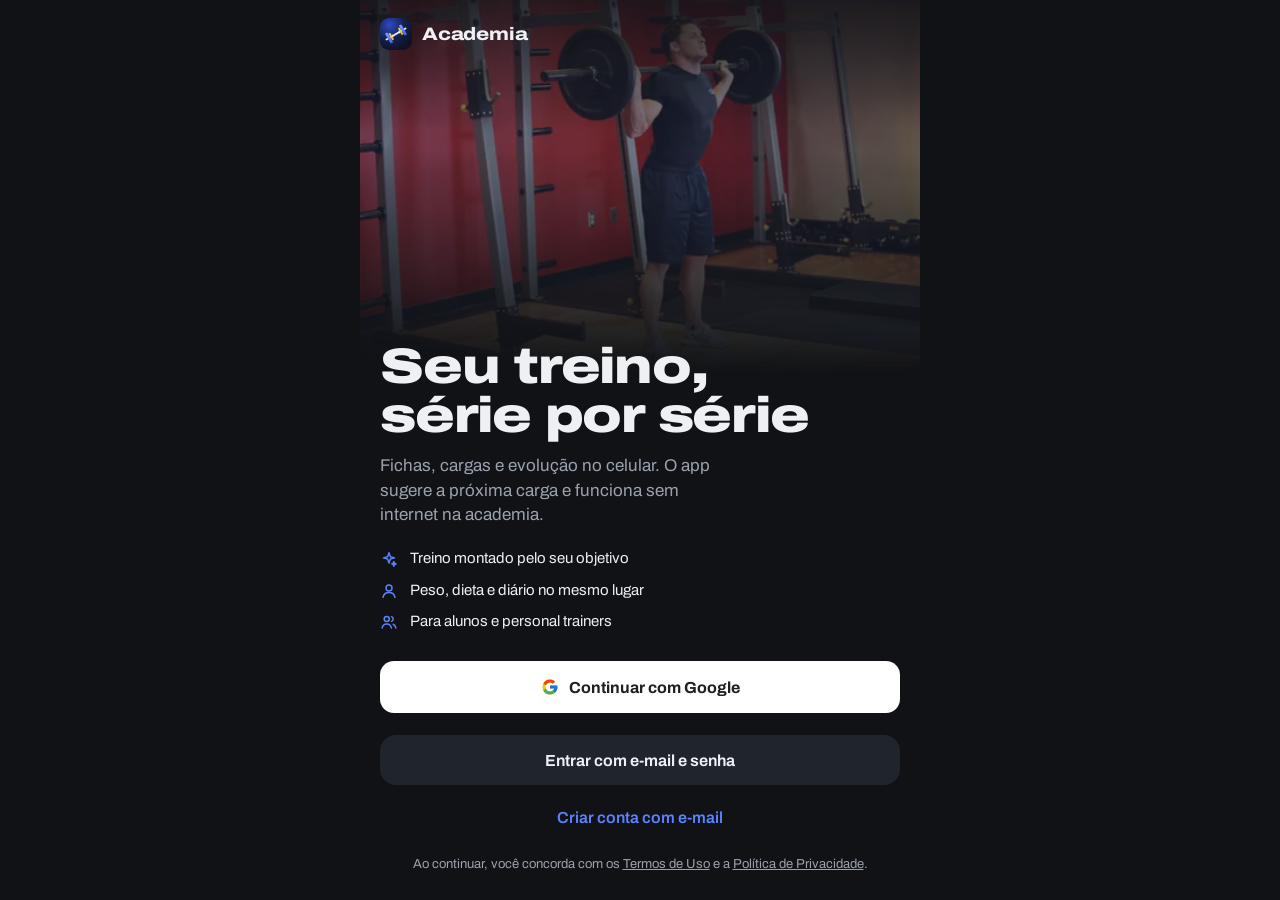
==== commit 269c3bc8: "Login com e-mail e senha no lugar do link mágico - Criar conta, entrar, confirmar e-mail e Esqueci a" ====
--- a/index.html
+++ b/index.html
@@ -10,8 +10,8 @@
     <meta name="apple-mobile-web-app-title" content="Academia" />
     <meta name="description" content="Fichas de treino, demonstração de exercícios, registro de cargas e timer de descanso." />
     <title>Academia</title>
-    <script type="module" crossorigin src="./assets/index-gpY_r0lF.js"></script>
-    <link rel="stylesheet" crossorigin href="./assets/index-BDU5PXy3.css">
+    <script type="module" crossorigin src="./assets/index-Dkh8QWmK.js"></script>
+    <link rel="stylesheet" crossorigin href="./assets/index-C4ibblEZ.css">
   <link rel="manifest" href="./manifest.webmanifest"></head>
   <body>
     <div id="root"></div>
--- a/assets/index-C4ibblEZ.css
+++ b/assets/index-C4ibblEZ.css
@@ -0,0 +1 @@
+@font-face{font-family:Archivo Variable;font-style:normal;font-display:swap;font-weight:100 900;font-stretch:62% 125%;src:url(./archivo-vietnamese-wdth-normal-rJmnGBSt.woff2)format("woff2-variations");unicode-range:U+102-103,U+110-111,U+128-129,U+168-169,U+1A0-1A1,U+1AF-1B0,U+300-301,U+303-304,U+308-309,U+323,U+329,U+1EA0-1EF9,U+20AB}@font-face{font-family:Archivo Variable;font-style:normal;font-display:swap;font-weight:100 900;font-stretch:62% 125%;src:url(./archivo-latin-ext-wdth-normal-7khWdh9v.woff2)format("woff2-variations");unicode-range:U+100-2BA,U+2BD-2C5,U+2C7-2CC,U+2CE-2D7,U+2DD-2FF,U+304,U+308,U+329,U+1D00-1DBF,U+1E00-1E9F,U+1EF2-1EFF,U+2020,U+20A0-20AB,U+20AD-20C0,U+2113,U+2C60-2C7F,U+A720-A7FF}@font-face{font-family:Archivo Variable;font-style:normal;font-display:swap;font-weight:100 900;font-stretch:62% 125%;src:url(./archivo-latin-wdth-normal-DY7AcnAa.woff2)format("woff2-variations");unicode-range:U+??,U+131,U+152-153,U+2BB-2BC,U+2C6,U+2DA,U+2DC,U+304,U+308,U+329,U+2000-206F,U+20AC,U+2122,U+2191,U+2193,U+2212,U+2215,U+FEFF,U+FFFD}:root{--fundo:#101216;--sup:#181b21;--sup-2:#20242c;--sup-3:#2b3039;--linha:#ffffff12;--linha-2:#ffffff21;--texto:#eef0f3;--texto-2:#9ba2ae;--texto-3:#6b7380;--azul:#5b82ff;--azul-forte:color-mix(in srgb, var(--azul) 80%, #000);--azul-suave:color-mix(in srgb, var(--azul) 15%, transparent);--vermelho:#ef5b63;--amarelo:#f2be4b;--verde:#3ecb8c;--verde-suave:color-mix(in srgb, var(--verde) 13%, transparent);--fonte:"Archivo Variable", "Archivo", system-ui, sans-serif;--raio:20px;--abas:68px;--lightningcss-light: ;--lightningcss-dark:initial;color-scheme:dark}*{box-sizing:border-box}html{-webkit-text-size-adjust:100%;background:var(--fundo)}body{color:var(--texto);background:var(--fundo);font:400 16px/1.45 var(--fonte);font-variant-numeric:tabular-nums;-webkit-font-smoothing:antialiased;-webkit-tap-highlight-color:transparent;margin:0}button,input,select{font:inherit;color:inherit}button{cursor:pointer}button:disabled{cursor:not-allowed}:focus-visible{outline:2px solid var(--azul);outline-offset:2px;border-radius:10px}h1,h2,h3{letter-spacing:-.015em;margin:0;font-weight:800;font-stretch:118%;line-height:1.05}.sr{clip:rect(0 0 0 0);width:1px;height:1px;position:absolute;overflow:hidden}.app{max-width:560px;min-height:100dvh;margin:0 auto}main{padding:env(safe-area-inset-top) 16px calc(var(--abas) + 210px + env(safe-area-inset-bottom))}.tela-topo{align-items:center;gap:8px;padding:22px 0 14px;display:flex}.tela-topo h1{flex:1;font-size:34px}.titulo-editavel{letter-spacing:-.015em;border:0;border-bottom:2px dashed var(--linha-2);background:0 0;flex:1;min-width:0;padding:4px 0;font-size:22px;font-weight:800;font-stretch:105%}.titulo-editavel:focus{border-bottom:2px solid var(--azul);outline:none}.sub{margin:28px 0 12px;font-size:20px}.secao{margin:26px 0 12px;font-size:20px}.vazio{color:var(--texto-2);padding:18px 0;line-height:1.5}.nota{color:var(--texto-2);margin:6px 0;font-size:15px}.contagem{color:var(--texto-2);margin:6px 0 10px;font-size:14px}.btn-primario,.btn-secundario{border:0;border-radius:16px;justify-content:center;align-items:center;gap:8px;min-height:50px;padding:0 22px;font-size:16px;font-weight:650;transition:transform .12s,background .2s;display:inline-flex}.btn-primario{background:var(--azul);color:#fff;box-shadow:0 8px 24px color-mix(in srgb, var(--azul) 35%, transparent)}.btn-primario:not(:disabled):hover{background:var(--azul-forte)}.btn-primario:not(:disabled):active,.btn-secundario:active{transform:scale(.97)}.btn-primario:disabled{background:var(--sup-3);color:var(--texto-2);box-shadow:none}.btn-primario.grande{border-radius:18px;flex:1;min-height:56px;font-size:17px}.btn-secundario{background:var(--sup-2);color:var(--texto)}.btn-secundario:hover{background:var(--sup-3)}.btn-texto{color:var(--azul);background:0 0;border:0;min-height:44px;padding:10px 6px;font-weight:600}.btn-texto.perigo{color:var(--vermelho)}.btn-texto.ativo{background:var(--vermelho);color:#fff;border-radius:12px;padding:10px 16px}.btn-texto.centro{margin:14px auto 0;display:block}.btn-icone{width:44px;height:44px;color:var(--texto);background:0 0;border:0;border-radius:14px;flex:none;place-items:center;display:grid}.btn-icone:hover{background:var(--sup-2)}.btn-icone.vidro{-webkit-backdrop-filter:blur(10px);background:#ffffff14}.btn-icone.vidro:hover{background:#ffffff24}.btn-icone.peq{border-radius:10px;width:36px;height:36px}.btn-icone:disabled{opacity:.3}.largo{width:100%;margin-top:12px}.acoes-linha{flex-wrap:wrap;gap:10px;margin-top:16px;display:flex}.acoes-linha>*{flex:1}.acoes-col{display:grid}.link{text-align:left;color:var(--texto);text-decoration:underline;-webkit-text-decoration-color:var(--linha-2);text-decoration-color:var(--linha-2);text-underline-offset:4px;background:0 0;border:0;padding:0;font-weight:600}.abas{z-index:20;left:50%;bottom:calc(12px + env(safe-area-inset-bottom));width:min(420px,100% - 24px);height:var(--abas);background:color-mix(in srgb, var(--sup) 82%, transparent);-webkit-backdrop-filter:blur(18px)saturate(1.4);border:1px solid var(--linha);border-radius:24px;gap:4px;padding:6px;display:flex;position:fixed;transform:translate(-50%);box-shadow:0 16px 40px #00000073}.abas button{color:var(--texto-2);background:0 0;border:0;border-radius:18px;flex:1;justify-content:center;align-items:center;gap:8px;font-size:14px;font-weight:600;transition:background .2s,color .2s;display:flex}.abas button.on{background:var(--azul-suave);color:#fff}.abas button.on svg{color:var(--azul)}@media (width<=380px){.abas button{flex-direction:column;gap:2px;font-size:12px}}.abas.quatro{width:min(480px,100% - 24px)}.abas.quatro button{flex-direction:column;gap:2px;font-size:12px}.home-topo{justify-content:space-between;align-items:flex-start;padding:24px 0 18px;display:flex}.home-data{color:var(--texto-2);margin:0 0 4px;font-size:15px}.home-topo h1{font-size:36px}.semana{grid-template-columns:repeat(7,1fr);gap:6px;margin-bottom:18px;display:grid}.dia{background:var(--sup);border-radius:16px;justify-items:center;gap:6px;padding:10px 0;display:grid}.dia-letra{color:var(--texto-2);font-size:12px;font-weight:600}.dia-num{border-radius:50%;place-items:center;width:30px;height:30px;font-size:14px;font-weight:700;display:grid}.dia.hoje{background:var(--sup-2);box-shadow:inset 0 0 0 1.5px var(--azul)}.dia.hoje .dia-letra{color:var(--texto)}.dia.feito .dia-num{background:var(--verde);color:var(--fundo)}.hero{background:var(--sup);isolation:isolate;border-radius:28px;position:relative;overflow:hidden}.hero:before{content:"";aspect-ratio:3/2;background:var(--capa,none) 0% var(--y,0%) / 200% 800% no-repeat var(--sup-2);display:block}.hero:after{content:"";z-index:0;pointer-events:none;background:linear-gradient(180deg, color-mix(in srgb, var(--fundo) 55%, transparent) 0%, color-mix(in srgb, var(--fundo) 0%, transparent) 22%), linear-gradient(180deg, transparent 28%, color-mix(in srgb, var(--sup) 85%, transparent) 52%, var(--sup) 64%);position:absolute;inset:0}.hero-conteudo{z-index:1;margin-top:-120px;padding:0 20px 20px;position:relative}.hero-selo{background:color-mix(in srgb, var(--azul) 22%, transparent);color:color-mix(in srgb, var(--azul) 30%, #fff);-webkit-backdrop-filter:blur(8px);backdrop-filter:blur(8px);border-radius:999px;align-items:center;gap:8px;padding:6px 12px 6px 10px;font-size:13px;font-weight:600;display:inline-flex}.hero-selo:before{content:"";background:var(--azul);width:8px;height:8px;box-shadow:0 0 0 4px color-mix(in srgb, var(--azul) 25%, transparent);border-radius:50%}.hero h2{margin:12px 0 14px;font-size:34px;font-stretch:125%}.hero-meta{flex-wrap:wrap;gap:8px;margin:0 0 18px;padding:0;list-style:none;display:flex}.hero-meta li{background:var(--sup-2);color:var(--texto-2);border-radius:12px;padding:8px 12px;font-size:14px}.hero-meta b{color:var(--texto);font-weight:700}.hero-acoes{align-items:center;gap:10px;display:flex}.hero-acoes .btn-icone{border-radius:18px;width:56px;height:56px}.boas-vindas{background:linear-gradient(150deg, var(--azul-forte), color-mix(in srgb, var(--azul) 35%, #0b1030));border-radius:28px;padding:28px 22px 22px}.boas-vindas h2{font-size:30px}.boas-vindas p{color:#ffffffd1;margin:10px 0 16px}.boas-vindas .btn-primario{color:var(--fundo);box-shadow:none;background:#fff}.boas-vindas .btn-secundario{color:#fff;background:#ffffff24}.em-andamento{text-align:left;background:linear-gradient(120deg, color-mix(in srgb, var(--vermelho) 18%, transparent), var(--sup));width:100%;color:var(--texto);border:1px solid color-mix(in srgb, var(--vermelho) 35%, transparent);border-radius:var(--raio);align-items:center;gap:12px;margin-bottom:14px;padding:14px 16px;display:flex}.em-andamento span:nth-child(2){flex:1;display:grid}.em-andamento small{color:var(--texto-2)}.em-andamento .seta{color:var(--vermelho);font-weight:700}.pulso{background:var(--vermelho);width:12px;height:12px;box-shadow:0 0 0 0 color-mix(in srgb, var(--vermelho) 60%, transparent);border-radius:50%;flex:none;animation:1.8s infinite pulso}@keyframes pulso{70%{box-shadow:0 0 0 10px color-mix(in srgb, var(--vermelho) 0%, transparent)}to{box-shadow:0 0 0 0 color-mix(in srgb, var(--vermelho) 0%, transparent)}}.fichas{gap:10px;margin:0;padding:0;list-style:none;display:grid}.ficha{border-radius:var(--raio);background:var(--sup);align-items:center;gap:10px;padding:10px 12px 10px 10px;display:flex}.ficha-info{text-align:left;background:0 0;border:0;flex:1;align-items:center;gap:14px;min-width:0;padding:0;display:flex}.ficha-capa{background-color:var(--sup-2);background-repeat:no-repeat;border-radius:14px;flex:none;width:84px;height:56px}.ficha-txt{gap:2px;min-width:0;display:grid}.ficha-dia{font-weight:600;color:var(--azul)!important}.ficha-txt strong{font-size:17px;font-weight:700;line-height:1.2}.ficha-txt small{color:var(--texto-2);font-size:13px}.btn-play{background:var(--azul-suave);width:48px;height:48px;color:var(--azul);border:0;border-radius:16px;flex:none;place-items:center;display:grid}.btn-play:not(:disabled):hover{background:var(--azul);color:#fff}.btn-play:disabled{opacity:.35}.modelos{gap:14px;margin:0;padding:0;list-style:none;display:grid}.modelos>li{background:var(--sup-2);border-radius:var(--raio);border-top:3px solid var(--azul);padding:18px}.modelos>li:nth-child(2){border-top-color:var(--vermelho)}.modelos>li:nth-child(3){border-top-color:var(--amarelo)}.modelos h3{font-size:20px}.modelos p{color:var(--texto-2);margin:6px 0 8px}.modelos ul{margin:0 0 14px;padding-left:18px}.modelos small{color:var(--texto-2)}.itens{gap:10px;margin:0;padding:0;list-style:none;display:grid}.item{background:var(--sup);border-radius:var(--raio);padding:12px}.item-topo{align-items:center;gap:10px;display:flex}.item-topo strong{flex:1;font-weight:650;line-height:1.2}.item-ordem{display:flex}.item-campos{grid-template-columns:1fr 1fr;gap:10px;margin-top:12px;display:grid}.item-campos label,.item-obs{color:var(--texto-2);gap:6px;font-size:13px;display:grid}.item-obs{margin-top:10px}.item-campos input,.item-campos select,.item-obs input,.ajuste select{background:var(--sup-2);width:100%;min-width:0;height:46px;color:var(--texto);border:1px solid #0000;border-radius:12px;padding:0 12px}.item-campos input:focus,.item-obs input:focus,.item-campos select:focus{border-color:var(--azul);outline:none}.stepper{background:var(--sup-2);border-radius:12px;justify-content:space-between;align-items:center;height:46px;display:flex}.stepper button{width:44px;height:100%;color:var(--azul);background:0 0;border:0;font-size:22px}.stepper b{color:var(--texto);font-size:18px;font-weight:700}.filtros{z-index:5;background:linear-gradient(var(--fundo) 85%, transparent);margin:0 -16px;padding:6px 16px 10px;position:sticky;top:0}.folha .filtros{background:linear-gradient(var(--sup) 85%, transparent);margin:0 -20px;padding-inline:20px}.busca{background:var(--sup);height:50px;color:var(--texto-2);border:1px solid #0000;border-radius:16px;align-items:center;gap:10px;padding:0 16px;display:flex}.folha .busca{background:var(--sup-2)}.busca:focus-within{border-color:var(--azul)}.busca input{min-width:0;height:100%;color:var(--texto);background:0 0;border:0;outline:none;flex:1}.busca input::placeholder{color:var(--texto-2)}.chips{scrollbar-width:none;gap:8px;padding:12px 0 0;display:flex;overflow-x:auto}.chips::-webkit-scrollbar{display:none}.chips.secundarios{padding-top:8px}.chip{background:var(--sup);height:38px;color:var(--texto);border:0;border-radius:999px;flex:none;padding:0 16px;font-size:14px;font-weight:600}.folha .chip{background:var(--sup-2)}.chip.on{background:var(--azul);color:#fff}.chip.leve{height:32px;color:var(--texto-2);box-shadow:inset 0 0 0 1px var(--linha-2);background:0 0;padding:0 12px;font-size:13px;font-weight:500}.chip.leve.on{background:var(--texto);color:var(--fundo);box-shadow:none}.ex-grade{grid-template-columns:repeat(2,1fr);gap:10px;margin:0;padding:0;list-style:none;display:grid}.ex-card{text-align:left;background:var(--sup);border:0;border-radius:18px;flex-direction:column;width:100%;height:100%;padding:0;transition:transform .15s;display:flex;overflow:hidden}.ex-card:active{transform:scale(.98)}.ex-card-img{aspect-ratio:3/2;background-color:var(--sup-2);background-repeat:no-repeat;display:block}.ex-card-txt{gap:2px;padding:10px 12px 12px;display:grid}.ex-card-txt strong{font-size:14px;font-weight:650;line-height:1.25}.ex-card-txt small{color:var(--texto-2);font-size:12px}@media (width>=520px){.ex-grade{grid-template-columns:repeat(3,1fr)}}.ex-lista{gap:6px;margin:0;padding:0;list-style:none;display:grid}.ex-linha{background:var(--sup-2);text-align:left;border:1px solid #0000;border-radius:16px;align-items:center;gap:12px;width:100%;padding:8px;display:flex}.ex-linha.marcado{border-color:var(--azul);background:var(--azul-suave)}.ex-linha-txt{flex:1;min-width:0;display:grid}.ex-linha-txt strong{font-size:15px;font-weight:600;line-height:1.25}.ex-linha-txt small{color:var(--texto-2);flex-wrap:wrap;align-items:center;gap:8px;font-size:13px;display:flex}.tag{background:var(--sup-3);color:var(--texto);border-radius:6px;padding:2px 8px;font-size:11px}.marca{width:26px;height:26px;box-shadow:inset 0 0 0 2px var(--linha-2);border-radius:50%;flex:none;place-items:center;margin-right:4px;display:grid}.ex-linha.marcado .marca{background:var(--azul);box-shadow:none;color:#fff}.demo-mini{background-color:var(--sup-3);background-repeat:no-repeat;border-radius:12px;flex:none;width:72px;height:48px;display:block}.demo{background:#fff;border-radius:22px;position:relative;overflow:hidden}.demo-img{aspect-ratio:3/2;background-repeat:no-repeat}.demo-img.anima{animation:1.8s step-end infinite quadros}@keyframes quadros{0%{background-position:0% var(--y)}50%{background-position:100% var(--y)}}.demo-play{background:color-mix(in srgb, var(--fundo) 75%, transparent);-webkit-backdrop-filter:blur(8px);backdrop-filter:blur(8px);color:#fff;border:0;border-radius:14px;place-items:center;width:44px;height:44px;display:grid;position:absolute;bottom:12px;right:12px}.video{margin-top:14px}.video-quadro{aspect-ratio:16/9;background:#000;border-radius:18px;position:relative;overflow:hidden}.video-quadro iframe{border:0;width:100%;height:100%;position:absolute;inset:0}.video-capa{background:#000;border:0;width:100%;padding:0;display:block;position:absolute;inset:0}.video-capa img{object-fit:cover;opacity:.85;width:100%;height:100%;display:block}.video-play{background:var(--vermelho);color:#fff;border-radius:50%;place-items:center;width:64px;height:64px;padding-left:4px;display:grid;position:absolute;top:50%;left:50%;transform:translate(-50%,-50%);box-shadow:0 8px 24px #00000073}.video-capa:hover .video-play{transform:translate(-50%,-50%)scale(1.06)}.video-acoes{flex-wrap:wrap;align-items:center;gap:2px 8px;margin-top:6px;display:flex}.video-acoes .link-video{margin:0 0 0 auto;padding:8px 12px;font-size:14px}.video-acoes .btn-texto{padding:10px 6px;font-size:14px}.video-form{grid-template-columns:1fr auto;gap:8px;margin-top:6px;display:grid}.video-form input{background:var(--sup-2);min-width:0;height:48px;color:var(--texto);border:1px solid #0000;border-radius:12px;padding:0 12px}.video-form input:focus{border-color:var(--azul);outline:none}.video-form .btn-texto{grid-column:1/-1;justify-self:start}.nota.erro{color:color-mix(in srgb, var(--vermelho) 65%, #fff);grid-column:1/-1}.link-video{background:color-mix(in srgb, var(--vermelho) 14%, transparent);height:40px;color:color-mix(in srgb, var(--vermelho) 65%, #fff);border-radius:12px;align-items:center;gap:8px;margin-top:0;padding:0 14px;font-size:14px;font-weight:600;text-decoration:none;display:inline-flex}.link-video:hover{background:color-mix(in srgb, var(--vermelho) 24%, transparent)}.ficha-tecnica{grid-template-columns:1fr 1fr;gap:8px;margin:16px 0 0;display:grid}.ficha-tecnica div{background:var(--sup-2);border-radius:14px;padding:10px 12px}.ficha-tecnica dt{color:var(--texto-2);font-size:12px}.ficha-tecnica dd{margin:2px 0 0;font-weight:600}.passos{counter-reset:p;gap:12px;margin:0;padding:0;list-style:none;display:grid}.passos li{counter-increment:p;color:#d9deea;grid-template-columns:32px 1fr;gap:10px;line-height:1.5;display:grid}.passos li:before{content:counter(p);background:var(--azul-suave);width:28px;height:28px;color:var(--azul);border-radius:9px;place-items:center;font-size:14px;font-weight:800;display:grid}.dica{background:color-mix(in srgb, var(--amarelo) 10%, transparent);border:1px solid color-mix(in srgb, var(--amarelo) 25%, transparent);border-radius:14px;margin:16px 0 0;padding:12px 14px;line-height:1.5}.dica strong{color:var(--amarelo)}.credito{color:var(--texto-2);margin-top:28px;font-size:12px}.numeros{grid-template-columns:repeat(3,1fr);gap:8px;margin:4px 0 14px;display:grid}.numeros div{background:var(--sup);border-radius:16px;align-content:start;gap:2px;padding:12px;display:grid}.folha .numeros div{background:var(--sup-2)}.numeros b{font-size:22px;font-weight:800;font-stretch:112%;line-height:1.1}.numeros div:first-child b{color:var(--azul)}.numeros div:nth-child(2) b,.numeros div:nth-child(3) b{color:var(--texto)}.numeros span{color:var(--texto-2);font-size:12px;line-height:1.3}.numeros.grande b{font-size:26px}.grafico{background:var(--sup-2);border-radius:16px;margin:8px 0;padding:12px}.grafico svg{width:100%;height:120px;display:block}.grafico .grade{stroke:var(--linha-2);stroke-dasharray:3 5}.grafico .linha{fill:none;stroke:var(--azul);stroke-width:2.5px;stroke-linejoin:round}.grafico .ponto{fill:var(--azul)}.grafico .ponto.ult{fill:var(--amarelo);stroke:var(--sup-2);stroke-width:2px}.grafico figcaption{color:var(--texto-2);justify-content:space-between;margin-top:4px;font-size:12px;display:flex}.hist-mini{margin:8px 0 0;padding:0;list-style:none}.hist-mini li{border-bottom:1px solid var(--linha);justify-content:space-between;padding:10px 0;font-size:14px;display:flex}.hist-mini li span:first-child{color:var(--texto-2)}.treino-topo{z-index:6;background:color-mix(in srgb, var(--fundo) 88%, transparent);-webkit-backdrop-filter:blur(14px);margin:0 -16px;padding:16px 16px 10px;position:sticky;top:0}.treino-titulo{flex:1;min-width:0}.treino-titulo h1{white-space:nowrap;text-overflow:ellipsis;font-size:22px;overflow:hidden}.treino-titulo small{color:var(--texto-2);align-items:center;gap:6px;margin-top:4px;font-weight:600;display:flex}.progresso-txt{margin-left:auto;font-weight:500}.barra-progresso{background:var(--sup-2);border-radius:3px;height:6px;margin:4px 0 16px;overflow:hidden}.barra-progresso span{background:linear-gradient(90deg, var(--azul), var(--verde));border-radius:3px;height:100%;transition:width .4s;display:block}.bloco{background:var(--sup);border:1px solid #0000;border-radius:24px;margin-bottom:12px;padding:12px;transition:border-color .3s}.bloco.completo{border-color:color-mix(in srgb, var(--verde) 45%, transparent)}.bloco-topo{text-align:left;width:100%;color:var(--texto);background:0 0;border:0;align-items:center;gap:12px;padding:0;display:flex}.bloco-topo .demo-mini{width:81px;height:54px}.bloco-topo span{gap:2px;display:grid}.bloco-topo strong{font-size:17px;font-weight:700;line-height:1.2}.bloco-topo small{color:var(--texto-2);font-size:13px}.bloco-obs{background:var(--sup-2);color:#c7cedd;border-radius:12px;margin:10px 0 0;padding:10px 12px;font-size:14px;line-height:1.45}.series{border-collapse:separate;border-spacing:0 6px;width:100%;margin-top:6px}.series th{color:var(--texto-2);text-align:center;padding:4px 2px 0;font-size:12px;font-weight:600}.series td{text-align:center;padding:0 3px}.series td:first-child{border-radius:14px 0 0 14px}.series td:last-child{border-radius:0 14px 14px 0}.series td.n{width:36px;color:var(--texto-2);font-size:17px;font-weight:800}.series td.ant{color:var(--texto-2);white-space:nowrap;font-size:13px}.series input{text-align:center;background:var(--sup-2);border:1px solid #0000;border-radius:12px;width:100%;max-width:76px;height:48px;font-size:19px;font-weight:700}.series input::placeholder{color:var(--texto-3)}.series input:focus{border-color:var(--azul);background:var(--sup-3);outline:none}.series tr.feita td{background:var(--verde-suave)}.series tr.feita td.n{color:var(--verde)}.series tr.feita input{background:0 0}.check{background:var(--sup-2);width:48px;height:48px;color:var(--texto-3);border:0;border-radius:14px;place-items:center;transition:background .2s,box-shadow .2s;display:grid}.check.on{background:var(--verde);color:var(--fundo);box-shadow:0 6px 18px color-mix(in srgb, var(--verde) 35%, transparent)}.bloco-acoes{gap:4px;margin-top:2px;display:flex}.bloco-acoes .perigo{margin-left:auto}.finalizar{min-height:58px;margin-top:18px;font-size:18px}.timer{z-index:25;left:50%;bottom:calc(var(--abas) + 24px + env(safe-area-inset-bottom));background:color-mix(in srgb, var(--sup-2) 97%, transparent);-webkit-backdrop-filter:blur(18px)saturate(1.4);border:1px solid var(--linha-2);border-radius:26px;grid-template-rows:auto auto;grid-template-columns:92px 1fr;align-items:center;gap:6px 14px;width:min(420px,100% - 24px);padding:14px 16px 14px 14px;animation:.3s cubic-bezier(.2,.9,.3,1.2) sobe;display:grid;position:fixed;transform:translate(-50%);box-shadow:0 18px 44px #00000080}@keyframes sobe{0%{opacity:0;transform:translate(-50%,24px)}}.anilha{grid-row:1/3;width:92px;height:92px}.anilha-borda{fill:var(--fundo)}.anilha-trilho{fill:none;stroke:var(--sup-3);stroke-width:8px}.anilha-progresso{fill:none;stroke:var(--azul);stroke-width:8px;stroke-linecap:round;filter:drop-shadow(0 0 6px color-mix(in srgb, var(--azul) 60%, transparent));transition:stroke-dashoffset .25s linear,stroke .3s}.timer.quase .anilha-progresso{stroke:var(--vermelho);filter:drop-shadow(0 0 6px color-mix(in srgb, var(--vermelho) 60%, transparent))}.timer.fim .anilha-progresso{stroke:var(--verde);filter:drop-shadow(0 0 6px color-mix(in srgb, var(--verde) 60%, transparent))}.anilha-furo{fill:var(--sup-2)}.timer-txt{line-height:1;display:grid}.timer-rotulo{color:var(--texto-2);font-size:13px}.timer-num{letter-spacing:-.02em;margin-top:2px;font-size:46px;font-weight:800;font-stretch:112%}.timer.quase .timer-num{color:var(--vermelho)}.timer.fim .timer-num{color:var(--verde)}.timer-ex{color:var(--texto-2);white-space:nowrap;text-overflow:ellipsis;margin-top:4px;font-size:13px;overflow:hidden}.timer-acoes{gap:6px;display:flex}.timer-acoes button{height:38px;color:var(--texto);background:#ffffff14;border:0;border-radius:12px;padding:0 12px;font-weight:600}.timer-acoes .pular{background:var(--texto);color:var(--fundo);margin-left:auto;padding:0 16px}.semanas{background:var(--sup);border-radius:22px;grid-template-columns:repeat(8,1fr);align-items:end;gap:8px;height:150px;margin:4px 0 18px;padding:16px 14px 34px;display:grid;position:relative}.sem{flex-direction:column;justify-content:flex-end;align-items:center;gap:4px;height:100%;display:flex}.sem-barra{background:var(--sup-3);border-radius:8px;width:100%;min-height:4px}.sem-barra[data-atual]{background:linear-gradient(180deg, var(--azul), var(--azul-forte));box-shadow:0 0 16px color-mix(in srgb, var(--azul) 45%, transparent)}.sem small{color:var(--texto-2);height:16px;font-size:12px}.semanas figcaption{color:var(--texto-2);font-size:12px;position:absolute;bottom:12px;left:14px}.mes{margin:20px 0 10px;font-size:18px}.mes:first-letter{text-transform:uppercase}.sessoes{gap:8px;margin:0;padding:0;list-style:none;display:grid}.sessao{text-align:left;background:var(--sup);width:100%;color:var(--texto);border:0;border-radius:18px;gap:2px;padding:14px 16px;display:grid}.sessao:hover{background:var(--sup-2)}.sessao-data{color:var(--azul);font-size:13px;font-weight:600}.sessao strong{font-size:17px;font-weight:700}.sessao small{color:var(--texto-2)}.resumo-lista{gap:6px;margin:12px 0;padding:0;list-style:none;display:grid}.resumo-lista li{background:var(--sup-2);border-radius:14px;gap:4px;padding:12px 14px;display:grid}.resumo-lista span{color:var(--texto-2);word-spacing:.3em;font-size:15px}.recordes{background:linear-gradient(130deg, color-mix(in srgb, var(--amarelo) 22%, transparent), color-mix(in srgb, var(--amarelo) 6%, transparent));border:1px solid color-mix(in srgb, var(--amarelo) 35%, transparent);border-radius:18px;margin:8px 0;padding:16px}.recordes h3{color:var(--amarelo);font-size:20px}.recordes ul{margin:8px 0 0;padding-left:18px}.recordes small{color:var(--texto-2);display:block}.ajustes{gap:4px;display:grid}.ajuste{border-bottom:1px solid var(--linha);justify-content:space-between;align-items:center;gap:12px;min-height:56px;display:flex}.ajuste select{width:auto}.ajuste input[type=checkbox]{width:24px;height:24px;accent-color:var(--azul)}.folha-fundo{z-index:40;-webkit-backdrop-filter:blur(4px);backdrop-filter:blur(4px);background:#0000009e;justify-content:center;align-items:flex-end;animation:.2s some;display:flex;position:fixed;inset:0}@keyframes some{0%{opacity:0}}.folha{background:var(--sup);border:1px solid var(--linha);border-bottom:0;border-radius:28px 28px 0 0;flex-direction:column;width:100%;max-width:560px;max-height:88dvh;animation:.3s cubic-bezier(.2,.9,.3,1) desliza;display:flex}.folha:before{content:"";background:var(--linha-2);border-radius:3px;flex:none;width:40px;height:5px;margin:8px auto 0}.folha.cheia{height:94dvh;max-height:94dvh}@keyframes desliza{0%{opacity:.6;transform:translateY(60px)}}.folha-topo{align-items:center;gap:8px;padding:10px 12px 10px 20px;display:flex}.folha-topo h2{flex:1;font-size:22px}.folha-topo .btn-icone{background:var(--sup-2);border-radius:50%;width:38px;height:38px}.folha-corpo{padding:0 20px calc(28px + env(safe-area-inset-bottom));overscroll-behavior:contain;flex:1;overflow-y:auto}.rodape-fixo{background:linear-gradient(transparent, var(--sup) 22px);margin-top:8px;padding:26px 0 4px;position:sticky;bottom:0}.rodape-fixo .nota{margin:0 0 4px}@media (width>=600px){.folha{border-bottom:1px solid var(--linha);border-radius:28px;margin-bottom:24px}.folha-fundo{align-items:center}}@media (prefers-reduced-motion:reduce){*,:before,:after{transition:none!important;animation:none!important}}.sugestao{background:var(--sup-2);color:var(--texto-2);border-radius:14px;align-items:flex-start;gap:10px;margin:10px 0 4px;padding:10px 12px;font-size:14px;line-height:1.4;display:flex}.sugestao svg{color:var(--azul);flex:none;margin-top:1px}.sugestao span{gap:2px;display:grid}.sugestao b{color:var(--texto);font-size:15px}.sugestao.subir{background:var(--verde-suave)}.sugestao.subir svg{color:var(--verde)}.sugestao.reduzir{background:color-mix(in srgb, var(--amarelo) 10%, transparent)}.sugestao.reduzir svg{color:var(--amarelo)}.folha .sugestao{background:var(--sup-2);margin-bottom:14px}.folha .sugestao.subir{background:var(--verde-suave)}.cartao-foto{border:1px solid var(--linha-2);border-radius:var(--raio);background:linear-gradient(120deg, var(--azul-suave), transparent 70%), var(--sup);text-align:left;align-items:center;gap:14px;width:100%;margin:0 0 8px;padding:14px 16px;display:flex}.cartao-foto span:last-child{gap:2px;display:grid}.cartao-foto strong{font-size:16px}.cartao-foto small{color:var(--texto-2);font-size:14px}.cartao-foto-icone{background:var(--azul);color:#fff;border-radius:14px;flex:none;place-items:center;width:48px;height:48px;display:grid}.explica-foto{color:var(--texto-2);align-items:flex-start;gap:14px;margin:4px 0 8px;display:flex}.explica-foto svg{color:var(--azul);flex:none}.explica-foto p{margin:0;line-height:1.5}.captura{display:grid}.nota.centro{text-align:center}.nota.ok{color:var(--verde)}.erro-bloco{display:grid}.config-ia{gap:6px;display:grid}.linha-form{gap:8px;margin:8px 0;display:flex}.linha-form input{background:var(--sup-2);border:1px solid #0000;border-radius:14px;flex:1;min-width:0;height:50px;padding:0 14px}.linha-form input:focus{border-color:var(--azul);outline:none}.tela>.linha-form input{background:var(--sup)}.link-externo{color:var(--azul);font-size:15px;font-weight:600}.lendo{text-align:center;color:var(--texto-2);justify-items:center;gap:14px;padding:4px 0 12px;display:grid}.lendo-foto{background:#000;border-radius:18px;width:100%;max-height:52dvh;position:relative;overflow:hidden}.lendo-foto img{object-fit:contain;opacity:.75;width:100%;max-height:52dvh;display:block}.varredura{background:linear-gradient(transparent, var(--azul-suave) 70%, var(--azul));border-bottom:2px solid var(--azul);height:30%;animation:1.8s ease-in-out infinite alternate varrer;position:absolute;left:0;right:0}@keyframes varrer{0%{top:-30%}to{top:100%}}@media (prefers-reduced-motion:reduce){.varredura{animation:none;top:35%}}.revisao{margin:14px 0 18px}.revisao-nome{width:100%;font:800 20px/1.2 var(--fonte);border:0;border-bottom:1px solid var(--linha-2);background:0 0;margin-bottom:10px;padding:6px 0;font-stretch:112%}.revisao-nome:focus{border-color:var(--azul);outline:none}.revisao-item{align-items:center;gap:4px;display:flex}.revisao-item .ex-linha{flex:1}.revisao-item.pendente .ex-linha{border-color:color-mix(in srgb, var(--amarelo) 50%, transparent);background:color-mix(in srgb, var(--amarelo) 8%, transparent)}.revisao-item.pendente strong{color:var(--amarelo)}.demo-vazio{background:var(--sup-3);width:72px;height:48px;color:var(--amarelo);border-radius:12px;flex:none;place-items:center;font-size:22px;font-weight:800;display:grid}.aparelho-topo{align-items:flex-start;gap:14px;display:flex}.aparelho-topo img{object-fit:cover;border-radius:16px;flex:none;width:104px;height:104px}.aparelho-topo h3{margin:2px 0 6px;font-size:24px}.aparelho-topo p{color:var(--texto-2);margin:0;line-height:1.45}.ex-linha.principal{border-color:var(--azul)}.seta-dir{color:var(--azul);place-items:center;width:32px;display:grid}.form-perfil{gap:14px;margin-top:12px;display:grid}.form-perfil>*{min-width:0}.form-perfil label,.campo-linha{color:var(--texto-2);gap:6px;font-size:14px;font-weight:600;display:grid}.form-perfil input,.campo-linha input{background:var(--sup-2);height:50px;color:var(--texto);border:1px solid #0000;border-radius:14px;padding:0 14px;font-size:16px;font-weight:400}.campo-linha input{background:var(--sup)}.form-perfil input:focus,.campo-linha input:focus{border-color:var(--azul);outline:none}.cores{border:0;flex-wrap:wrap;gap:12px;margin:0;padding:0;display:flex}.cores legend{color:var(--texto-2);margin-bottom:8px;font-size:14px;font-weight:600}.cor{border:3px solid #0000;border-radius:50%;width:42px;height:42px;box-shadow:inset 0 0 0 2px #0003}.cor.on{border-color:var(--texto)}.previa-marca{background:var(--fundo);border:1px dashed var(--linha-2);border-radius:18px;justify-content:space-between;align-items:center;gap:10px;padding:14px;display:flex}.previa-marca .btn-primario{pointer-events:none;min-height:40px;padding:0 14px;font-size:14px}.selo-marca{color:var(--texto);align-items:center;gap:8px;font-size:13px;font-weight:700;display:inline-flex}.selo-marca:before{content:"";background:var(--azul);width:10px;height:10px;box-shadow:0 0 0 4px var(--azul-suave);border-radius:50%}.envio a.btn-primario{text-decoration:none}.btn-primario.whats{background:#1fa855;box-shadow:0 8px 24px #1fa8554d}.link-cru{border:1px solid var(--linha);background:var(--fundo);width:100%;height:40px;color:var(--texto-2);border-radius:10px;margin-top:10px;padding:0 10px;font-size:13px}.novo-aluno{margin:4px 0 14px}.alunos{gap:8px;margin:0;padding:0;list-style:none;display:grid}.aluno{border-radius:var(--raio);background:var(--sup);text-align:left;border:0;align-items:center;gap:12px;width:100%;padding:12px;display:flex}.aluno:hover{background:var(--sup-2)}.avatar{background:var(--azul-suave);width:46px;height:46px;color:var(--azul);border-radius:50%;flex:none;place-items:center;font-size:16px;font-weight:800;display:grid}.aluno-txt{flex:1;gap:2px;min-width:0;display:grid}.aluno-txt strong{font-size:17px}.aluno-txt small{color:var(--texto-2);font-size:14px}.selo-novo{color:var(--verde);background:var(--verde-suave);border-radius:999px;flex:none;padding:4px 8px;font-size:12px;font-weight:700}.btn-play.leve{color:var(--texto-2);background:0 0}.enviar-treino{margin-top:22px}.selo-aluno{color:var(--texto-2);margin:-4px 0 12px;font-size:14px}.evolucao .sobe{color:var(--verde);font-weight:700}.sessoes-aluno{gap:8px;margin:12px 0 0;padding:0;list-style:none;display:grid}.sessoes-aluno li{background:var(--sup);border-radius:16px;padding:12px 14px}.sessoes-aluno div{justify-content:space-between;align-items:baseline;gap:10px;display:flex}.sessoes-aluno small{color:var(--texto-2);flex:none;font-size:13px}.sessoes-aluno p{color:var(--texto-2);margin:6px 0 0;font-size:14px;line-height:1.45}.copiar-lista{gap:8px;margin:0;padding:0;list-style:none;display:grid}.copiar-lista li{background:var(--sup-2);border-radius:16px;justify-content:space-between;align-items:center;gap:12px;padding:10px 12px;display:flex}.copiar-lista li span{min-width:0;display:grid}.copiar-lista small{color:var(--texto-2);font-size:13px}.copiar-lista .btn-secundario{background:var(--sup-3);flex:none;min-height:40px;padding:0 14px}.cartao-personal{border-radius:var(--raio);background:var(--sup);border:1px solid var(--linha);align-items:center;gap:12px;margin-top:12px;padding:12px;display:flex}.cartao-personal-txt{flex:1;min-width:0;display:grid}.cartao-personal-txt small{color:var(--texto-2);font-size:13px}.cartao-personal .btn-secundario{flex:none;min-height:42px;padding:0 14px;font-size:14px}.convite h3{margin:14px 0 8px;font-size:28px}.convite>p{color:var(--texto-2);margin:0 0 14px;line-height:1.5}.convite-fichas{gap:8px;margin:0 0 12px;padding:0;list-style:none;display:grid}.convite-fichas li{background:var(--sup-2);border-left:4px solid var(--azul);border-radius:16px;gap:2px;padding:12px 14px;display:grid}.convite-fichas small{color:var(--texto-2);font-size:13px}.ajuste>span{gap:2px;display:grid}.ajuste>span small{color:var(--texto-2);font-size:13px;font-weight:400}.acoes-tres{gap:8px}.acoes-tres .btn-secundario{white-space:nowrap;gap:6px;padding:0 8px;font-size:15px}.resumo-conta{background:var(--sup);border-radius:16px;align-items:center;gap:10px;margin:-4px 0 14px;padding:10px 12px;display:flex}.resumo-conta.alerta{box-shadow:inset 0 0 0 1px color-mix(in srgb, var(--amarelo) 50%, transparent)}.resumo-conta-txt{flex:1;font-size:15px;font-weight:600;display:grid}.resumo-conta-txt small{color:var(--texto-2);font-size:13px;font-weight:400}.resumo-conta .btn-texto{min-height:40px}.selo-plano{background:var(--sup-3);color:var(--texto-2);border-radius:999px;flex:none;padding:5px 10px;font-size:12px;font-weight:800}.selo-plano.pro{background:var(--amarelo);color:#2a2000}.beneficios{gap:12px;margin:4px 0 16px;padding:0;list-style:none;display:grid}.beneficios li{align-items:flex-start;gap:12px;display:flex}.beneficios svg{color:var(--azul);flex:none;margin-top:2px}.beneficios span{gap:2px;display:grid}.beneficios small{color:var(--texto-2);font-size:14px}.aviso-plano{background:color-mix(in srgb, var(--amarelo) 10%, transparent);border:1px solid color-mix(in srgb, var(--amarelo) 30%, transparent);border-radius:14px;margin:0 0 14px;padding:12px 14px;line-height:1.45}.preco{text-align:center;margin:0 0 4px;font-size:26px;font-weight:800;font-stretch:112%}a.btn-primario{text-decoration:none}.form-perfil input.codigo{letter-spacing:.3em;text-align:center;font-size:26px;font-weight:700}.faixa-teste{z-index:30;text-align:center;padding:calc(4px + env(safe-area-inset-top)) 8px 4px;background:var(--amarelo);color:#2a2000;font-size:12px;font-weight:700;position:sticky;top:0}.detalhes summary{color:var(--azul);cursor:pointer;padding:8px 0;font-weight:600}.abas.cinco{gap:2px;width:min(560px,100% - 16px);padding:5px}.abas.cinco button{font-size:11px}.chips-perfil{flex-wrap:wrap;gap:8px;margin:-6px 0 4px;display:flex}.chips-perfil span{background:var(--sup);color:var(--texto-2);border-radius:999px;padding:6px 12px;font-size:14px;font-weight:600}.cartao-vazio{border:1px dashed var(--linha-2);border-radius:var(--raio);text-align:left;background:0 0;align-items:center;gap:14px;width:100%;padding:16px;display:flex}.cartao-vazio:hover{background:var(--sup)}.cartao-vazio svg{color:var(--azul);flex:none}.cartao-vazio span{gap:2px;display:grid}.cartao-vazio small{color:var(--texto-2);font-size:14px}.diario{background:var(--sup);border-radius:var(--raio);padding:6px 14px 10px}.diario-topo{justify-content:space-between;align-items:center;padding:4px 0 6px;display:flex}.diario-topo strong{font-size:17px}.btn-icone.gira svg{transform:rotate(180deg)}.diario-bloco{border-top:1px solid var(--linha);gap:8px;padding:12px 0;display:grid}.diario-bloco.linha{justify-content:space-between;align-items:center;display:flex}.diario-rotulo{align-items:baseline;gap:8px;margin:0;font-size:15px;font-weight:700;display:flex}.diario-rotulo small{color:var(--texto-2);font-size:13px;font-weight:500}.agua-topo{justify-content:space-between;align-items:baseline;font-weight:700;display:flex}.agua-topo b{font-size:20px;font-stretch:112%}.agua-topo small{color:var(--texto-2);font-size:13px;font-weight:500}.agua-barra{background:var(--sup-3);border-radius:6px;height:10px;overflow:hidden}.agua-barra span{background:linear-gradient(90deg, color-mix(in srgb, var(--azul) 55%, #fff), var(--azul));border-radius:6px;height:100%;transition:width .3s;display:block}.agua-acoes{flex-wrap:wrap;gap:8px;display:flex}.agua-acoes .chip{background:var(--sup-2)}.agua-acoes .chip:disabled{opacity:.4}.refeicoes-dia{gap:6px;margin:0;padding:0;list-style:none;display:grid}.refeicoes-dia label{background:var(--sup-2);cursor:pointer;border-radius:14px;align-items:flex-start;gap:12px;padding:10px 12px;display:flex}.refeicoes-dia input{width:22px;height:22px;accent-color:var(--verde);flex:none;margin:1px 0 0}.refeicoes-dia span{gap:2px;min-width:0;display:grid}.refeicoes-dia em{color:var(--texto-2);margin-right:8px;font-size:14px;font-style:normal;font-weight:600}.refeicoes-dia small{color:var(--texto-2);font-size:13px;line-height:1.4}.refeicoes-dia label.feita{background:var(--verde-suave)}.refeicoes-dia label.feita strong{-webkit-text-decoration:line-through #ffffff59;text-decoration:line-through #ffffff59}.energia{gap:6px;display:flex}.energia button{background:var(--sup-3);border:0;border-radius:10px;flex:1;height:34px}.energia button.on{background:var(--amarelo)}.campo-bloco{color:var(--texto-2);gap:6px;margin-top:10px;font-size:14px;font-weight:600;display:grid}.campo-bloco textarea,.form-perfil textarea,.refeicoes-edicao textarea{background:var(--sup-2);width:100%;color:var(--texto);font:400 15px/1.45 var(--fonte);resize:vertical;border:1px solid #0000;border-radius:14px;padding:10px 12px}.diario .campo-bloco{margin-top:0}.diario textarea{background:var(--sup-2)}.campo-bloco textarea:focus,.form-perfil textarea:focus,.refeicoes-edicao textarea:focus,.form-perfil select:focus{border-color:var(--azul);outline:none}.form-perfil select{background:var(--sup-2);height:50px;color:var(--texto);border:1px solid #0000;border-radius:14px;padding:0 12px;font-size:16px;font-weight:400}.campos-grade{grid-template-columns:repeat(auto-fill,minmax(96px,1fr));gap:10px;margin:10px 0;display:grid}.campos-grade.dois{grid-template-columns:1fr 1fr;margin:0}.campos-grade label{color:var(--texto-2);gap:6px;font-size:13px;font-weight:600;display:grid}.campos-grade input{background:var(--sup-2);width:100%;min-width:0;height:48px;color:var(--texto);border:1px solid #0000;border-radius:12px;padding:0 12px;font-size:16px;font-weight:400}.campos-grade input:focus{border-color:var(--azul);outline:none}.sub.primeiro{margin-top:4px}.refeicoes-edicao{gap:10px;margin:0;padding:0;list-style:none;display:grid}.refeicoes-edicao li{background:var(--sup-2);border-radius:16px;gap:8px;padding:10px;display:grid}.refeicoes-edicao textarea{background:var(--sup-3)}.refeicao-topo{align-items:center;gap:8px;display:flex}.refeicao-nome{background:var(--sup-3);border:1px solid #0000;border-radius:10px;flex:1;min-width:0;height:42px;padding:0 10px;font-weight:700}.refeicao-hora{background:var(--sup-3);--lightningcss-light: ;--lightningcss-dark:initial;color-scheme:dark;border:1px solid #0000;border-radius:10px;width:104px;height:42px;padding:0 8px}.cartao-peso,.cartao-dieta,.cartao-academia{background:var(--sup);border-radius:var(--raio);padding:14px}.cartao-peso .numeros div,.cartao-dieta .metas div{background:var(--sup-2)}.cartao-peso.compacto{margin-bottom:10px;padding:12px 14px 4px}.metas{grid-template-columns:repeat(auto-fill,minmax(88px,1fr));gap:8px;margin-bottom:8px;display:grid}.metas div{border-radius:14px;gap:2px;padding:10px 12px;display:grid}.metas b{font-size:19px;font-weight:800;font-stretch:112%}.metas span{color:var(--texto-2);font-size:13px}.btn-texto.mini{min-height:0;color:var(--texto-2);padding:0 0 0 10px;font-size:13px;font-weight:500}.cartao-academia-topo{justify-content:space-between;align-items:flex-start;display:flex}.cartao-academia-topo span{display:grid}.cartao-academia-topo strong{font-size:19px}.cartao-academia-topo small{color:var(--texto-2)}.cartao-academia dl{gap:6px;margin:10px 0 4px;display:grid}.cartao-academia dl div{justify-content:space-between;gap:12px;font-size:15px;display:flex}.cartao-academia dt{color:var(--texto-2)}.cartao-academia dd{text-align:right;margin:0;font-weight:600}.cartao-academia dl div.alerta dd{color:var(--amarelo)}.cartao-academia .acoes-linha a{text-decoration:none}.cartao-peso .numeros b{white-space:nowrap;font-size:19px}.cartao-peso .numeros div:nth-child(2) b,.cartao-peso .numeros div:nth-child(3) b{color:var(--texto)}.btn-texto.direita{color:var(--azul);margin-left:auto;font-size:14px;font-weight:600}.chips.sugestoes{flex-wrap:wrap;padding:4px 0 12px;overflow:visible}.item-tipo{background:var(--sup-3);width:120px;height:42px;color:var(--texto);border:1px solid #0000;border-radius:10px;flex:none;padding:0 8px}.cartao-gerador{border:1px solid color-mix(in srgb, var(--azul) 35%, transparent);border-radius:var(--raio);background:linear-gradient(120deg, var(--azul-suave), transparent 75%), var(--sup);text-align:left;align-items:center;gap:14px;width:100%;margin:4px 0 10px;padding:14px 16px;display:flex}.cartao-gerador span:last-child{gap:2px;display:grid}.cartao-gerador strong{font-size:16px}.cartao-gerador small{color:var(--texto-2);font-size:14px}.assistente-topo{align-items:center;gap:10px;margin-bottom:18px;display:flex}.assistente-barra{background:var(--sup-3);border-radius:4px;flex:1;height:6px;overflow:hidden}.assistente-barra span{background:var(--azul);border-radius:4px;height:100%;transition:width .3s;display:block}.assistente-conta{color:var(--texto-2);text-align:right;min-width:28px;font-size:13px;font-weight:600}.assistente-titulo{margin:0 0 16px;font-size:26px;font-stretch:112%;line-height:1.15;animation:.25s entra}@keyframes entra{0%{opacity:0;transform:translate(14px)}}@media (prefers-reduced-motion:reduce){.assistente-titulo{animation:none}}.opcoes{gap:10px;display:grid}.opcao{text-align:left;background:var(--sup-2);border:2px solid #0000;border-radius:18px;gap:3px;padding:16px;transition:border-color .15s,background .15s;display:grid}.opcao strong{font-size:17px}.opcao small{color:var(--texto-2);font-size:14px}.opcao:hover{background:var(--sup-3)}.opcao.on{border-color:var(--azul);background:var(--azul-suave)}.numeros-grade{grid-template-columns:repeat(auto-fit,minmax(64px,1fr))}.numeros-grade.tres{grid-template-columns:repeat(3,1fr);margin-bottom:10px}.opcao.numero{text-align:center;justify-items:center;padding:18px 6px}.opcao.numero b{font-size:30px;font-weight:800;font-stretch:112%;line-height:1}.opcao.numero b.pequeno{font-size:17px}.respostas{flex-wrap:wrap;gap:6px;margin:22px 0 0;display:flex}.respostas div{background:var(--sup-2);border-radius:999px;gap:6px;padding:6px 10px;font-size:13px;display:flex}.respostas dt{color:var(--texto-2)}.respostas dd{margin:0;font-weight:600}.plano-topo{background:linear-gradient(140deg, var(--azul-forte), color-mix(in srgb, var(--azul) 30%, var(--sup)));border-radius:18px;margin-bottom:12px;padding:16px}.plano-topo h3{margin:0 0 6px;font-size:24px;font-stretch:112%}.plano-topo p{color:#ffffffd9;margin:0;line-height:1.45}.plano-topo .plano-numeros{color:#fff;margin-top:8px;font-weight:700}.plano-dia{margin:16px 0}.plano-dia header{justify-content:space-between;align-items:baseline;margin-bottom:8px;display:flex}.plano-dia header strong{font-size:17px}.plano-dia header small{color:var(--texto-2)}.ajuste.compacto{margin:0 0 6px;padding:10px 0}.variou{background:var(--azul-suave);border-radius:14px;flex-wrap:wrap;align-items:center;gap:4px 12px;margin:10px 0;padding:10px 14px;font-size:14px;display:flex}.variou span{flex:100%}.plano-acoes{grid-template-columns:1fr 1fr;gap:8px;display:grid}.plano-acoes .btn-secundario{white-space:nowrap;padding:0 10px}.login-social{gap:10px;display:grid}.btn-social{border:0;border-radius:14px;justify-content:center;align-items:center;gap:10px;width:100%;height:52px;font-size:16px;font-weight:700;display:inline-flex}.btn-social.google{color:#1f1f1f;background:#fff}.btn-social.apple{color:#fff;box-shadow:inset 0 0 0 1px var(--linha-2);background:#000}.btn-social:disabled{opacity:.6}.ou{color:var(--texto-2);align-items:center;gap:10px;margin:6px 0 0;font-size:13px;display:flex}.ou:before,.ou:after{content:"";background:var(--linha-2);flex:1;height:1px}.nota.legal{margin-top:14px;font-size:13px}.nota.legal a{color:var(--texto-2)}.inicio{isolation:isolate;max-width:560px;min-height:100dvh;padding:calc(env(safe-area-inset-top) + 18px) 20px calc(env(safe-area-inset-bottom) + 20px);flex-direction:column;margin:0 auto;display:flex;position:relative}.inicio-arte{z-index:-1;aspect-ratio:3/2;background-color:var(--sup-2);opacity:.55;background-repeat:no-repeat;position:absolute;inset:0 0 auto;-webkit-mask-image:linear-gradient(#000 40%,#0000 100%);mask-image:linear-gradient(#000 40%,#0000 100%)}.inicio-arte:after{content:"";background:linear-gradient(180deg, color-mix(in srgb, var(--fundo) 70%, transparent), transparent 35%), color-mix(in srgb, var(--azul) 18%, transparent);mix-blend-mode:normal;position:absolute;inset:0}.inicio-marca{letter-spacing:-.01em;align-items:center;gap:10px;font-size:18px;font-weight:800;font-stretch:118%;display:flex}.inicio-marca img{border-radius:9px}.inicio-corpo{margin-top:auto;padding-top:calc(min(100vw,560px)/1.5 - 120px)}.inicio-corpo h1{letter-spacing:-.025em;text-wrap:balance;font-size:clamp(32px,9.6vw,50px);font-weight:850;font-stretch:125%;line-height:.98}.inicio-corpo h1 .inteiro{white-space:nowrap}.inicio-corpo.convite h1{margin-top:14px;font-size:clamp(32px,9vw,42px)}.inicio-sub{color:var(--texto-2);max-width:34ch;margin:14px 0 0;font-size:17px;line-height:1.45}.inicio-pontos{gap:10px;margin:20px 0 0;padding:0;list-style:none;display:grid}.inicio-pontos li{align-items:center;gap:12px;font-size:15px;display:flex}.inicio-pontos svg{color:var(--azul);flex:none}.inicio-aviso{background:var(--sup);color:var(--texto-2);border-radius:14px;margin:18px 0 0;padding:12px 14px;font-size:14px}.inicio-aviso.alerta{color:var(--amarelo);background:color-mix(in srgb, var(--amarelo) 10%, transparent);margin:0}.inicio-acoes{gap:10px;margin-top:28px;display:grid}.inicio-acoes .form-perfil{margin:0}.inicio-acoes .nota.legal{text-align:center;margin-top:6px}.abertura{place-items:center;min-height:100dvh;display:grid}.abertura img{border-radius:14px;animation:1.2s ease-in-out infinite alternate pulsar}@keyframes pulsar{0%{opacity:.45}to{opacity:1}}@media (prefers-reduced-motion:reduce){.abertura img{animation:none}}.chat{flex-direction:column;min-height:100%;display:flex}.chat-msgs{flex-direction:column;flex:1;gap:8px;padding-bottom:12px;display:flex}.chat-msgs>div:not(.bolha){flex-direction:column;gap:8px;display:flex}.bolha{text-align:left;border-radius:20px;max-width:86%;padding:11px 15px;font-size:16px;line-height:1.4;animation:.22s both bolha}.bolha small{color:var(--texto-2);margin-top:6px;font-size:13.5px;display:block}.bolha.ia{background:var(--sup-2);border-bottom-left-radius:6px;align-self:flex-start}.bolha.eu{background:var(--azul);color:#fff;border:0;border-bottom-right-radius:6px;align-self:flex-end;font-weight:600}button.bolha.eu:hover{background:var(--azul-forte)}@keyframes bolha{0%{opacity:0;transform:translateY(6px)}}@media (prefers-reduced-motion:reduce){.bolha{animation:none}}.chat-entrada{background:linear-gradient(transparent, var(--sup) 14px);gap:8px;padding:18px 0 4px;display:grid;position:sticky;bottom:0}.chips-resposta{gap:8px;display:grid}.chip-resposta{text-align:left;border:1.5px solid var(--linha-2);background:var(--sup);border-radius:16px;gap:1px;padding:11px 14px;display:grid}.chip-resposta strong{font-size:15.5px}.chip-resposta small{color:var(--texto-2);font-size:13px}.chip-resposta:hover,.chip-numero:hover{border-color:var(--azul)}.chip-resposta.on,.chip-numero.on{border-color:var(--azul);background:var(--azul-suave)}.chips-numeros{flex-wrap:wrap;gap:8px;display:flex}.chip-numero{border:1.5px solid var(--linha-2);background:var(--sup);border-radius:16px;flex:64px;justify-items:center;gap:0;padding:10px 8px;display:grid}.chip-numero b{font-size:20px;font-stretch:112%}.chip-numero b.pequeno{padding:6px 0;font-size:15px}.chip-numero small{color:var(--texto-2);font-size:12px}.chat-entrada .btn-texto{justify-self:center}.primeira-ficha{gap:10px;display:grid}.ficha-lida{background:var(--sup-2);border-radius:18px;margin-bottom:10px;padding:14px 14px 6px}.ficha-lida h4{margin:0 0 8px;font-size:17px;font-stretch:110%}.ficha-lida .ex-lista{margin:0}.nao-encontrados{color:var(--amarelo);margin:6px 0 8px;font-size:13.5px}.linha-dupla{grid-template-columns:minmax(0,1fr) minmax(0,1fr);gap:10px;display:grid}.linha-dupla label,.linha-dupla input{width:100%;min-width:0}.btn-cardio{border:1.5px dashed var(--linha-2);text-align:left;background:0 0;border-radius:18px;align-items:center;gap:12px;width:100%;margin:12px 0 0;padding:12px 14px;display:flex}.btn-cardio:hover{border-color:var(--azul)}.btn-cardio strong{font-size:15.5px;display:block}.btn-cardio small{color:var(--texto-2);font-size:13px}.btn-cardio .cardio-icone{background:color-mix(in srgb, var(--verde) 16%, transparent);width:40px;height:40px;color:var(--verde);border-radius:12px;flex:none;place-items:center;display:grid}.sessao.cardio .sessao-data:after{content:" · cardio";color:var(--verde)}.checkin{gap:10px;display:grid}.checkin .diario-rotulo{margin:6px 0 0}.ajuste-dia{background:var(--sup-2);border-radius:16px;gap:3px;margin:6px 0;padding:12px 14px;display:grid}.ajuste-dia small{color:var(--texto-2);font-size:13.5px}.ajuste-dia.leve{background:color-mix(in srgb, var(--amarelo) 12%, var(--sup-2))}.ajuste-dia.recuperacao{background:color-mix(in srgb, var(--vermelho) 12%, var(--sup-2))}.ajuste-dia.normal{background:color-mix(in srgb, var(--verde) 12%, var(--sup-2))}.treino .ajuste-dia{margin:10px 0 0}.sugestao.parado{background:color-mix(in srgb, var(--amarelo) 10%, var(--sup-2))}.sugestao.parado svg{color:var(--amarelo)}.aviso-parado{background:color-mix(in srgb, var(--amarelo) 10%, var(--sup));border-radius:18px;gap:3px;margin:12px 0 0;padding:12px 14px;display:grid}.aviso-parado strong{color:var(--amarelo)}.aviso-parado small{color:var(--texto-2);font-size:13.5px;line-height:1.4}.sequencia{color:var(--texto-2);align-items:center;gap:8px;margin:10px 2px 0;font-size:14px;display:flex}.sequencia svg{color:var(--amarelo);flex:none}.sequencia b{color:var(--texto)}.ajuste-botao{text-align:left;cursor:pointer;background:0 0;border:0;width:100%}.ajuste-botao svg{color:var(--texto-2)}.avatar{position:relative}.ponto-vivo{background:var(--verde);width:10px;height:10px;box-shadow:0 0 0 3px var(--fundo);border-radius:50%;display:inline-block}.avatar .ponto-vivo{position:absolute;bottom:-1px;right:-1px}.alunos li{position:relative}.alunos li.parado .aluno-txt small{color:var(--amarelo)}.alunos li.parado .aluno{padding-right:64px}.whats-mini{color:#25d366;background:#25d3662e;position:absolute;top:50%;right:10px;transform:translateY(-50%)}.selo-vivo{color:var(--texto-2);flex-wrap:wrap;align-items:center;gap:8px;margin:0 0 12px;font-size:14px;display:flex}.selo-vivo .btn-texto{padding:0}.desafio{background:var(--sup);border-radius:18px;gap:8px;margin:16px 0 0;padding:14px;display:grid}.desafio>small,.desafio .desafio-topo small{color:var(--texto-2);font-size:13.5px;line-height:1.4}.desafio-topo{justify-content:space-between;align-items:baseline;gap:8px;display:flex}.ranking{counter-reset:pos;gap:6px;margin:0;padding:0;list-style:none;display:grid}.ranking li{counter-increment:pos;grid-template-columns:22px minmax(70px,30%) 1fr 28px;align-items:center;gap:8px;font-size:14.5px;display:grid}.ranking li:before{content:counter(pos) ".";color:var(--texto-3)}.ranking b{text-align:right}.barra{background:var(--sup-3);border-radius:99px;height:8px;display:block;overflow:hidden}.barra>span{border-radius:inherit;background:var(--azul);height:100%;display:block}.barra.grande{height:10px}.aluno-desafio{margin-top:12px}.consentimento{margin:8px 0}.compartilhando{margin-top:6px}a.btn-secundario,a.btn-primario{text-decoration:none}.passos-instalar{color:var(--texto-2);gap:8px;margin:0;padding-left:20px;line-height:1.45;display:grid}.campo-senha{display:block;position:relative}.campo-senha input{width:100%;padding-right:92px}.campo-senha .btn-texto{padding:6px 10px;font-size:14px;position:absolute;top:50%;right:6px;transform:translateY(-50%)}.titulo-simples{letter-spacing:-.02em;margin:0 0 4px;font-size:30px;font-weight:850;font-stretch:120%}.acoes-linha.centro{justify-content:center}
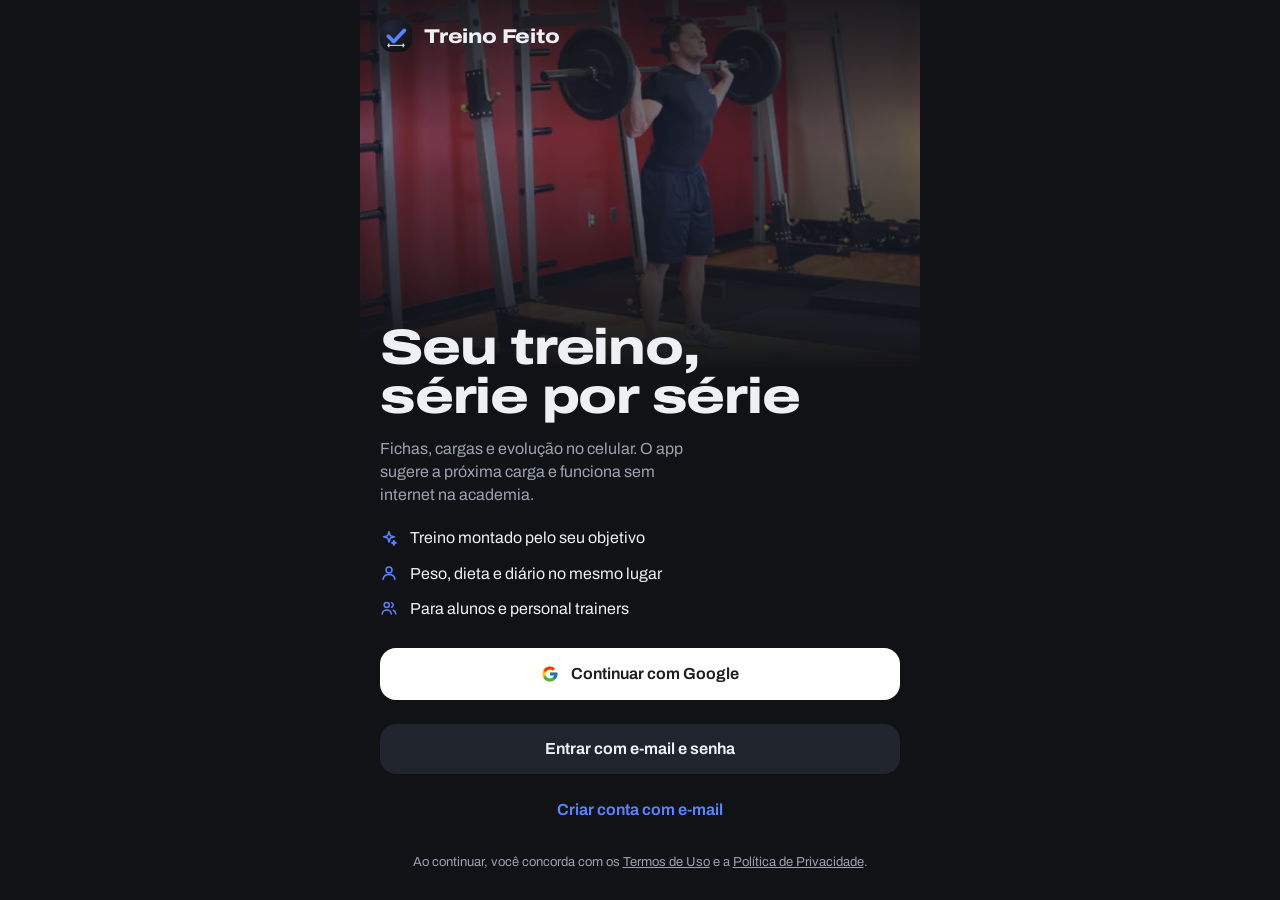
==== commit 048fbf07: "Treino Feito: novo nome e ícone, 34 ajustes da revisão de UX - Professor vira Personal em todo o app" ====
--- a/index.html
+++ b/index.html
@@ -7,13 +7,25 @@
     <meta name="viewport" content="width=device-width, initial-scale=1.0, viewport-fit=cover" />
     <meta name="theme-color" content="#101216" />
     <meta name="apple-mobile-web-app-capable" content="yes" />
-    <meta name="apple-mobile-web-app-title" content="Academia" />
+    <meta name="apple-mobile-web-app-title" content="Treino Feito" />
     <meta name="description" content="Fichas de treino, demonstração de exercícios, registro de cargas e timer de descanso." />
-    <title>Academia</title>
-    <script type="module" crossorigin src="./assets/index-Dkh8QWmK.js"></script>
-    <link rel="stylesheet" crossorigin href="./assets/index-C4ibblEZ.css">
+    <title>Treino Feito</title>
+    <script type="module" crossorigin src="./assets/index-BQmCA2vn.js"></script>
+    <link rel="stylesheet" crossorigin href="./assets/index-BltjAnIJ.css">
   <link rel="manifest" href="./manifest.webmanifest"></head>
   <body>
-    <div id="root"></div>
+    <div id="root">
+      <div id="carregando" style="min-height:100dvh;display:grid;place-content:center;gap:16px;text-align:center;padding:24px;background:#101216;color:#C9CED6;font:400 1rem/1.5 system-ui,sans-serif">
+        <p id="carregando-txt" role="status" style="margin:0">Carregando…</p>
+        <button id="carregando-btn" hidden onclick="location.reload()" style="min-height:48px;padding:0 24px;border:0;border-radius:999px;background:#5B82FF;color:#101216;font:650 1rem system-ui,sans-serif">Tentar de novo</button>
+      </div>
+    </div>
+    <script>
+      // Se o app não abrir em 10 s, explica e oferece tentar de novo
+      setTimeout(function () {
+        var t = document.getElementById('carregando-txt'), b = document.getElementById('carregando-btn')
+        if (t && b) { t.textContent = 'Não deu para abrir o app. Confira a internet.'; b.hidden = false }
+      }, 10000)
+    </script>
   </body>
 </html>
--- a/assets/index-BltjAnIJ.css
+++ b/assets/index-BltjAnIJ.css
@@ -0,0 +1 @@
+@font-face{font-family:Archivo Variable;font-style:normal;font-display:swap;font-weight:100 900;font-stretch:62% 125%;src:url(./archivo-vietnamese-wdth-normal-rJmnGBSt.woff2)format("woff2-variations");unicode-range:U+102-103,U+110-111,U+128-129,U+168-169,U+1A0-1A1,U+1AF-1B0,U+300-301,U+303-304,U+308-309,U+323,U+329,U+1EA0-1EF9,U+20AB}@font-face{font-family:Archivo Variable;font-style:normal;font-display:swap;font-weight:100 900;font-stretch:62% 125%;src:url(./archivo-latin-ext-wdth-normal-7khWdh9v.woff2)format("woff2-variations");unicode-range:U+100-2BA,U+2BD-2C5,U+2C7-2CC,U+2CE-2D7,U+2DD-2FF,U+304,U+308,U+329,U+1D00-1DBF,U+1E00-1E9F,U+1EF2-1EFF,U+2020,U+20A0-20AB,U+20AD-20C0,U+2113,U+2C60-2C7F,U+A720-A7FF}@font-face{font-family:Archivo Variable;font-style:normal;font-display:swap;font-weight:100 900;font-stretch:62% 125%;src:url(./archivo-latin-wdth-normal-DY7AcnAa.woff2)format("woff2-variations");unicode-range:U+??,U+131,U+152-153,U+2BB-2BC,U+2C6,U+2DA,U+2DC,U+304,U+308,U+329,U+2000-206F,U+20AC,U+2122,U+2191,U+2193,U+2212,U+2215,U+FEFF,U+FFFD}:root{--fundo:#101216;--sup:#181b21;--sup-2:#20242c;--sup-3:#2b3039;--linha:#ffffff12;--linha-2:#ffffff21;--texto:#eef0f3;--texto-2:#9ba2ae;--texto-3:#6b7380;--azul:#5b82ff;--azul-forte:color-mix(in srgb, var(--azul) 80%, #000);--azul-suave:color-mix(in srgb, var(--azul) 15%, transparent);--sobre-azul:#101216;--borda-campo:#6b7380;--vermelho:#ef5b63;--amarelo:#f2be4b;--verde:#3ecb8c;--verde-suave:color-mix(in srgb, var(--verde) 13%, transparent);--fonte:"Archivo Variable", "Archivo", system-ui, sans-serif;--raio:16px;--abas:68px;--lightningcss-light: ;--lightningcss-dark:initial;color-scheme:dark}*{box-sizing:border-box}html{-webkit-text-size-adjust:100%;background:var(--fundo)}body{color:var(--texto);background:var(--fundo);font:400 1rem/1.45 var(--fonte);font-variant-numeric:tabular-nums;-webkit-font-smoothing:antialiased;-webkit-tap-highlight-color:transparent;margin:0}button,input,select{font:inherit;color:inherit}button{cursor:pointer}button:disabled{cursor:not-allowed}:focus-visible{outline:2px solid var(--azul);outline-offset:2px;border-radius:12px}h1,h2,h3{letter-spacing:-.015em;margin:0;font-weight:800;font-stretch:118%;line-height:1.05}.sr{clip:rect(0 0 0 0);width:1px;height:1px;position:absolute;overflow:hidden}.app{max-width:560px;min-height:100dvh;margin:0 auto}main{padding:env(safe-area-inset-top) 16px calc(var(--abas) + 28px + env(safe-area-inset-bottom))}.com-timer main{padding-bottom:calc(var(--abas) + 212px + env(safe-area-inset-bottom))}.tela-topo{align-items:center;gap:8px;padding:24px 0 16px;display:flex}.tela-topo h1{flex:1;font-size:2.125rem}.titulo-editavel{letter-spacing:-.015em;border:0;border-bottom:2px dashed var(--linha-2);background:0 0;flex:1;min-width:0;padding:4px 0;font-size:1.25rem;font-weight:800;font-stretch:105%}.titulo-editavel:focus{border-bottom:2px solid var(--azul);outline:none}.sub,.secao{margin:28px 0 12px;font-size:1.25rem}.vazio{color:var(--texto-2);padding:20px 0;line-height:1.5}.nota{color:var(--texto-2);margin:8px 0;font-size:1rem}.contagem{color:var(--texto-2);margin:8px 0 12px;font-size:.8125rem}.btn-primario,.btn-secundario{border:0;border-radius:16px;justify-content:center;align-items:center;gap:8px;min-height:50px;padding:0 24px;font-size:1rem;font-weight:650;transition:transform .12s,background .2s;display:inline-flex}.btn-primario{background:var(--azul);color:var(--sobre-azul);box-shadow:0 8px 24px color-mix(in srgb, var(--azul) 35%, transparent)}.btn-primario:not(:disabled):hover{background:var(--azul-forte)}.btn-primario:not(:disabled):active,.btn-secundario:active{transform:scale(.97)}.btn-primario:disabled{background:var(--sup-3);color:var(--texto-2);box-shadow:none}.btn-primario.grande{border-radius:16px;flex:1;min-height:56px;font-size:1rem}.btn-secundario{background:var(--sup-2);color:var(--texto)}.btn-secundario:hover{background:var(--sup-3)}.btn-texto{color:var(--azul);background:0 0;border:0;min-height:44px;padding:12px 8px;font-weight:650}.btn-texto.perigo{color:var(--vermelho)}.btn-texto.ativo{background:var(--vermelho);color:#fff;border-radius:12px;padding:12px 16px}.btn-texto.centro{margin:16px auto 0;display:block}.btn-icone{width:44px;height:44px;color:var(--texto);background:0 0;border:0;border-radius:16px;flex:none;place-items:center;display:grid}.btn-icone:hover{background:var(--sup-2)}.btn-icone.vidro{-webkit-backdrop-filter:blur(10px);background:#ffffff14}.btn-icone.vidro:hover{background:#ffffff24}.btn-icone.peq{border-radius:12px;width:36px;height:36px;position:relative}.btn-icone.peq:after{content:"";position:absolute;inset:-4px}.btn-icone:disabled{opacity:.3}.largo{width:100%;margin-top:12px}.acoes-linha{flex-wrap:wrap;gap:12px;margin-top:16px;display:flex}.acoes-linha>*{flex:1}.acoes-col{display:grid}.link{text-align:left;color:var(--texto);text-decoration:underline;-webkit-text-decoration-color:var(--linha-2);text-decoration-color:var(--linha-2);text-underline-offset:4px;background:0 0;border:0;padding:0;font-weight:650}.abas{z-index:20;left:50%;bottom:calc(12px + env(safe-area-inset-bottom));width:min(420px,100% - 24px);height:var(--abas);background:color-mix(in srgb, var(--sup) 82%, transparent);-webkit-backdrop-filter:blur(18px)saturate(1.4);border:1px solid var(--linha);border-radius:24px;gap:4px;padding:8px;display:flex;position:fixed;transform:translate(-50%);box-shadow:0 16px 40px #00000073}.abas button{color:var(--texto-2);background:0 0;border:0;border-radius:16px;flex:1;justify-content:center;align-items:center;gap:8px;font-size:.8125rem;font-weight:650;transition:background .2s,color .2s;display:flex}.abas button.on{background:var(--azul-suave);color:#fff}.abas button.on svg{color:var(--azul)}@media (width<=380px){.abas button{flex-direction:column;gap:2px;font-size:.8125rem}}.abas.quatro{width:min(480px,100% - 24px)}.abas.quatro button{flex-direction:column;gap:2px;font-size:.8125rem}.home-topo{justify-content:space-between;align-items:flex-start;padding:24px 0 20px;display:flex}.home-data{color:var(--texto-2);margin:0 0 4px;font-size:1rem}.home-topo h1{font-size:2.125rem}.semana{grid-template-columns:repeat(7,1fr);gap:8px;margin-bottom:20px;display:grid}.dia{background:var(--sup);border-radius:16px;justify-items:center;gap:8px;padding:12px 0;display:grid}.dia-letra{color:var(--texto-2);font-size:.8125rem;font-weight:650}.dia-num{border-radius:50%;place-items:center;width:30px;height:30px;font-size:.8125rem;font-weight:650;display:grid}.dia.hoje{background:var(--sup-2);box-shadow:inset 0 0 0 1.5px var(--azul)}.dia.hoje .dia-letra{color:var(--texto)}.dia.feito .dia-num{background:var(--verde);color:var(--fundo)}.hero{background:var(--sup);isolation:isolate;border-radius:24px;position:relative;overflow:hidden}.hero:before{content:"";aspect-ratio:2;background:var(--capa,none) 0% var(--y,0%) / 200% 800% no-repeat var(--sup-2);display:block}.hero:after{content:"";z-index:0;pointer-events:none;background:linear-gradient(180deg, color-mix(in srgb, var(--fundo) 55%, transparent) 0%, color-mix(in srgb, var(--fundo) 0%, transparent) 22%), linear-gradient(180deg, transparent 28%, color-mix(in srgb, var(--sup) 85%, transparent) 52%, var(--sup) 64%);position:absolute;inset:0}.hero-conteudo{z-index:1;margin-top:-96px;padding:0 20px 20px;position:relative}.hero-selo{background:color-mix(in srgb, var(--azul) 22%, transparent);color:color-mix(in srgb, var(--azul) 30%, #fff);-webkit-backdrop-filter:blur(8px);backdrop-filter:blur(8px);border-radius:999px;align-items:center;gap:8px;padding:8px 12px;font-size:.8125rem;font-weight:650;display:inline-flex}.hero-selo:before{content:"";background:var(--azul);width:8px;height:8px;box-shadow:0 0 0 4px color-mix(in srgb, var(--azul) 25%, transparent);border-radius:50%}.hero h2{margin:12px 0 16px;font-size:1.5625rem;font-stretch:125%}.hero-meta{flex-wrap:wrap;gap:8px;margin:0 0 20px;padding:0;list-style:none;display:flex}.hero-meta li{background:var(--sup-2);color:var(--texto-2);border-radius:12px;padding:8px 12px;font-size:.8125rem}.hero-meta b{color:var(--texto);font-weight:650}.hero-acoes{align-items:center;gap:12px;display:flex}.hero-acoes .btn-icone{border-radius:16px;width:56px;height:56px}.boas-vindas{background:linear-gradient(150deg, var(--azul-forte), color-mix(in srgb, var(--azul) 35%, #0b1030));border-radius:24px;padding:28px 24px 24px}.boas-vindas h2{font-size:2.125rem}.boas-vindas p{color:#ffffffd1;margin:12px 0 16px}.boas-vindas .btn-primario{color:var(--fundo);box-shadow:none;background:#fff}.boas-vindas .btn-secundario{color:#fff;background:#ffffff24}.em-andamento{text-align:left;background:linear-gradient(120deg, var(--azul-suave), var(--sup));width:100%;color:var(--texto);border:1px solid color-mix(in srgb, var(--azul) 35%, transparent);border-radius:var(--raio);align-items:center;gap:12px;margin-bottom:16px;padding:16px;display:flex}.em-andamento span:nth-child(2){flex:1;display:grid}.em-andamento small{color:var(--texto-2)}.em-andamento .seta{color:var(--azul);font-weight:650}.pulso{background:var(--azul);width:12px;height:12px;box-shadow:0 0 0 0 color-mix(in srgb, var(--azul) 60%, transparent);border-radius:50%;flex:none;animation:1.8s infinite pulso}@keyframes pulso{70%{box-shadow:0 0 0 10px color-mix(in srgb, var(--azul) 0%, transparent)}to{box-shadow:0 0 0 0 color-mix(in srgb, var(--azul) 0%, transparent)}}.fichas{gap:12px;margin:0;padding:0;list-style:none;display:grid}.ficha{border-radius:var(--raio);background:var(--sup);align-items:center;gap:12px;padding:12px;display:flex}.ficha-info{text-align:left;background:0 0;border:0;flex:1;align-items:center;gap:16px;min-width:0;padding:0;display:flex}.ficha-capa{background-color:var(--sup-2);background-repeat:no-repeat;border-radius:16px;flex:none;width:84px;height:56px}.ficha-txt{gap:2px;min-width:0;display:grid}.ficha-dia{font-weight:650;color:var(--texto-2)!important}.ficha-txt strong{font-size:1rem;font-weight:650;line-height:1.2}.ficha-txt small{color:var(--texto-2);font-size:.8125rem}.btn-play{background:var(--azul-suave);width:48px;height:48px;color:var(--azul);border:0;border-radius:16px;flex:none;place-items:center;display:grid}.btn-play:not(:disabled):hover{background:var(--azul);color:var(--sobre-azul)}.btn-play:disabled{opacity:.35}.modelos{gap:16px;margin:0;padding:0;list-style:none;display:grid}.modelos>li{background:var(--sup-2);border-radius:var(--raio);border-top:3px solid var(--azul);padding:20px}.modelos h3{font-size:1.25rem}.modelos p{color:var(--texto-2);margin:8px 0}.modelos ul{margin:0 0 16px;padding-left:20px}.modelos small{color:var(--texto-2)}.itens{gap:12px;margin:0;padding:0;list-style:none;display:grid}.item{background:var(--sup);border-radius:var(--raio);padding:12px}.item-topo{align-items:center;gap:12px;display:flex}.item-topo strong{flex:1;font-weight:650;line-height:1.2}.item-ordem{display:flex}.item-campos{grid-template-columns:1fr 1fr;gap:12px;margin-top:12px;display:grid}.item-campos label,.item-obs{color:var(--texto-2);gap:8px;font-size:.8125rem;display:grid}.item-obs{margin-top:12px}.item-campos input,.item-campos select,.item-obs input,.ajuste select{background:var(--sup-2);width:100%;min-width:0;height:46px;color:var(--texto);border:1px solid #0000;border-radius:12px;padding:0 12px}.item-campos input:focus,.item-obs input:focus,.item-campos select:focus{border-color:var(--azul);outline:none}.stepper{background:var(--sup-2);border-radius:12px;justify-content:space-between;align-items:center;height:46px;display:flex}.stepper button{width:44px;height:100%;color:var(--azul);background:0 0;border:0;font-size:1.25rem}.stepper b{color:var(--texto);font-size:1.25rem;font-weight:650}.filtros{z-index:5;background:linear-gradient(var(--fundo) 85%, transparent);margin:0 -16px;padding:8px 16px 12px;position:sticky;top:0}.folha .filtros{background:linear-gradient(var(--sup) 85%, transparent);margin:0 -20px;padding-inline:20px}.busca{background:var(--sup);height:50px;color:var(--texto-2);border:1px solid var(--borda-campo);border-radius:16px;align-items:center;gap:12px;padding:0 16px;display:flex}.folha .busca{background:var(--sup-2)}.busca:focus-within{border-color:var(--azul)}.busca input{min-width:0;height:100%;color:var(--texto);background:0 0;border:0;outline:none;flex:1}.busca input::placeholder{color:var(--texto-2)}.chips{scrollbar-width:none;gap:8px;padding:12px 0 0;display:flex;overflow-x:auto}.chips::-webkit-scrollbar{display:none}.chips.secundarios{padding-top:8px}.chip{background:var(--sup);height:38px;color:var(--texto);border:0;border-radius:999px;flex:none;padding:0 16px;font-size:.8125rem;font-weight:650;position:relative}.folha .chip{background:var(--sup-2)}.chip.on{background:var(--azul);color:var(--sobre-azul)}.chip.leve{height:32px;color:var(--texto-2);box-shadow:inset 0 0 0 1px var(--linha-2);background:0 0;padding:0 12px;font-size:.8125rem;font-weight:400}.chip.leve.on{background:var(--texto);color:var(--fundo);box-shadow:none}.ex-grade{grid-template-columns:repeat(2,1fr);gap:12px;margin:0;padding:0;list-style:none;display:grid}.ex-card{text-align:left;background:var(--sup);border:0;border-radius:16px;flex-direction:column;width:100%;height:100%;padding:0;transition:transform .15s;display:flex;overflow:hidden}.ex-card:active{transform:scale(.98)}.ex-card-img{aspect-ratio:3/2;background-color:var(--sup-2);background-repeat:no-repeat;display:block}.ex-card-txt{gap:2px;padding:12px;display:grid}.ex-card-txt strong{font-size:.8125rem;font-weight:650;line-height:1.25}.ex-card-txt small{color:var(--texto-2);font-size:.8125rem}@media (width>=520px){.ex-grade{grid-template-columns:repeat(3,1fr)}}.ex-lista{gap:8px;margin:0;padding:0;list-style:none;display:grid}.ex-linha{background:var(--sup-2);text-align:left;border:1px solid #0000;border-radius:16px;align-items:center;gap:12px;width:100%;padding:8px;display:flex}.ex-linha.marcado{border-color:var(--azul);background:var(--azul-suave)}.ex-linha-txt{flex:1;min-width:0;display:grid}.ex-linha-txt strong{font-size:1rem;font-weight:650;line-height:1.25}.ex-linha-txt small{color:var(--texto-2);flex-wrap:wrap;align-items:center;gap:8px;font-size:.8125rem;display:flex}.tag{background:var(--sup-3);color:var(--texto);border-radius:6px;padding:2px 8px;font-size:.8125rem}.marca{width:26px;height:26px;box-shadow:inset 0 0 0 2px var(--linha-2);border-radius:50%;flex:none;place-items:center;margin-right:4px;display:grid}.ex-linha.marcado .marca{background:var(--azul);box-shadow:none;color:var(--sobre-azul)}.demo-mini{background-color:var(--sup-3);background-repeat:no-repeat;border-radius:12px;flex:none;width:72px;height:48px;display:block}.demo{background:#fff;border-radius:24px;position:relative;overflow:hidden}.demo-img{aspect-ratio:3/2;background-repeat:no-repeat}.demo-img.anima{animation:1.8s step-end infinite quadros}@keyframes quadros{0%{background-position:0% var(--y)}50%{background-position:100% var(--y)}}.demo-play{background:color-mix(in srgb, var(--fundo) 75%, transparent);-webkit-backdrop-filter:blur(8px);backdrop-filter:blur(8px);color:#fff;border:0;border-radius:16px;place-items:center;width:44px;height:44px;display:grid;position:absolute;bottom:12px;right:12px}.video{margin-top:16px}.video-quadro{aspect-ratio:16/9;background:#000;border-radius:16px;position:relative;overflow:hidden}.video-quadro iframe{border:0;width:100%;height:100%;position:absolute;inset:0}.video-capa{background:#000;border:0;width:100%;padding:0;display:block;position:absolute;inset:0}.video-capa img{object-fit:cover;opacity:.85;width:100%;height:100%;display:block}.video-play{color:#fff;background:#000000a6;border-radius:50%;place-items:center;width:64px;height:64px;padding-left:4px;display:grid;position:absolute;top:50%;left:50%;transform:translate(-50%,-50%);box-shadow:0 8px 24px #00000073}.video-capa:hover .video-play{transform:translate(-50%,-50%)scale(1.06)}.video-acoes{flex-wrap:wrap;align-items:center;gap:2px 8px;margin-top:8px;display:flex}.video-acoes .link-video{margin:0 0 0 auto;padding:8px 12px;font-size:.8125rem}.video-acoes .btn-texto{padding:12px 8px;font-size:.8125rem}.video-form{grid-template-columns:1fr auto;gap:8px;margin-top:8px;display:grid}.video-form input{border:1px solid var(--borda-campo);background:var(--sup-2);min-width:0;height:48px;color:var(--texto);border-radius:12px;padding:0 12px}.video-form input:focus{border-color:var(--azul);outline:none}.video-form .btn-texto{grid-column:1/-1;justify-self:start}.nota.erro{color:color-mix(in srgb, var(--vermelho) 65%, #fff);grid-column:1/-1}.link-video{background:var(--sup-2);height:44px;color:var(--texto);border-radius:12px;align-items:center;gap:8px;margin-top:0;padding:0 16px;font-size:.8125rem;font-weight:650;text-decoration:none;display:inline-flex}.link-video:hover{background:var(--sup-3)}.ficha-tecnica{grid-template-columns:1fr 1fr;gap:8px;margin:16px 0 0;display:grid}.ficha-tecnica div{background:var(--sup-2);border-radius:16px;padding:12px}.ficha-tecnica dt{color:var(--texto-2);font-size:.8125rem}.ficha-tecnica dd{margin:2px 0 0;font-weight:650}.passos{counter-reset:p;gap:12px;margin:0;padding:0;list-style:none;display:grid}.passos li{counter-increment:p;color:#d9deea;grid-template-columns:32px 1fr;gap:12px;line-height:1.5;display:grid}.passos li:before{content:counter(p);background:var(--azul-suave);width:28px;height:28px;color:var(--azul);border-radius:12px;place-items:center;font-size:.8125rem;font-weight:800;display:grid}.dica{background:color-mix(in srgb, var(--amarelo) 10%, transparent);border:1px solid color-mix(in srgb, var(--amarelo) 25%, transparent);border-radius:16px;margin:16px 0 0;padding:12px 16px;line-height:1.5}.dica strong{color:var(--amarelo)}.credito{color:var(--texto-2);margin-top:28px;font-size:.8125rem}.numeros{grid-template-columns:repeat(3,1fr);gap:8px;margin:4px 0 16px;display:grid}.numeros div{background:var(--sup);border-radius:16px;align-content:start;gap:2px;padding:12px;display:grid}.folha .numeros div{background:var(--sup-2)}.numeros b{font-size:1.25rem;font-weight:800;font-stretch:112%;line-height:1.1}.numeros div:first-child b,.numeros div:nth-child(2) b,.numeros div:nth-child(3) b{color:var(--texto)}.numeros span{color:var(--texto-2);font-size:.8125rem;line-height:1.3}.numeros.grande b{font-size:1.5625rem}.grafico{background:var(--sup-2);border-radius:16px;margin:8px 0;padding:12px}.grafico svg{width:100%;height:120px;display:block}.grafico .grade{stroke:var(--linha-2);stroke-dasharray:3 5}.grafico .linha{fill:none;stroke:var(--azul);stroke-width:2.5px;stroke-linejoin:round}.grafico .ponto{fill:var(--azul)}.grafico .ponto.ult{fill:var(--texto);stroke:var(--sup-2);stroke-width:2px}.grafico figcaption{color:var(--texto-2);justify-content:space-between;margin-top:4px;font-size:.8125rem;display:flex}.hist-mini{margin:8px 0 0;padding:0;list-style:none}.hist-mini li{border-bottom:1px solid var(--linha);justify-content:space-between;padding:12px 0;font-size:.8125rem;display:flex}.hist-mini li span:first-child{color:var(--texto-2)}.treino-topo{z-index:6;background:color-mix(in srgb, var(--fundo) 88%, transparent);-webkit-backdrop-filter:blur(14px);margin:0 -16px;padding:16px 16px 12px;position:sticky;top:0}.treino-titulo{flex:1;min-width:0}.treino-titulo h1{white-space:nowrap;text-overflow:ellipsis;font-size:1.25rem;overflow:hidden}.treino-titulo small{color:var(--texto-2);align-items:center;gap:8px;margin-top:4px;font-weight:650;display:flex}.progresso-txt{margin-left:auto;font-weight:400}.barra-progresso{background:var(--sup-2);border-radius:3px;height:6px;margin:4px 0 16px;overflow:hidden}.barra-progresso span{background:linear-gradient(90deg, var(--azul), var(--verde));border-radius:3px;height:100%;transition:width .4s;display:block}.bloco{background:var(--sup);border:1px solid #0000;border-radius:24px;margin-bottom:12px;padding:12px;transition:border-color .3s}.bloco.completo{border-color:color-mix(in srgb, var(--verde) 45%, transparent)}.bloco-topo{text-align:left;width:100%;color:var(--texto);background:0 0;border:0;align-items:center;gap:12px;padding:0;display:flex}.bloco-topo .demo-mini{width:81px;height:54px}.bloco-topo span{gap:2px;display:grid}.bloco-topo strong{font-size:1rem;font-weight:650;line-height:1.2}.bloco-topo small{color:var(--texto-2);font-size:.8125rem}.bloco-obs{background:var(--sup-2);color:#c7cedd;border-radius:12px;margin:12px 0 0;padding:12px;font-size:.8125rem;line-height:1.45}.series{border-collapse:separate;border-spacing:0 6px;width:100%;margin-top:8px}.series th{color:var(--texto-2);text-align:center;padding:4px 2px 0;font-size:.8125rem;font-weight:650}.series td{text-align:center;padding:0 3px}.series td:first-child{border-radius:16px 0 0 16px}.series td:last-child{border-radius:0 16px 16px 0}.series td.n{width:36px;color:var(--texto-2);font-size:1rem;font-weight:800}.series td.ant{color:var(--texto-2);white-space:nowrap;font-size:.8125rem}.series input{text-align:center;border:1px solid var(--borda-campo);background:var(--sup-2);border-radius:12px;width:100%;max-width:76px;height:48px;font-size:1.25rem;font-weight:650}.series input::placeholder{color:var(--texto-2)}.series input:focus{border-color:var(--azul);background:var(--sup-3);outline:none}.series tr.feita td{background:var(--verde-suave)}.series tr.feita td.n{color:var(--verde)}.series tr.feita input{background:0 0;border-color:#0000}.check{background:var(--sup-2);width:48px;height:48px;color:var(--texto-2);border:0;border-radius:16px;place-items:center;transition:background .2s,box-shadow .2s;display:grid}.check.on{background:var(--verde);color:var(--fundo);box-shadow:0 6px 18px color-mix(in srgb, var(--verde) 35%, transparent)}.bloco-acoes{gap:4px;margin-top:2px;display:flex}.bloco-acoes .perigo{margin-left:auto}.finalizar{min-height:58px;margin-top:20px;font-size:1.25rem}.timer{z-index:25;left:50%;bottom:calc(var(--abas) + 24px + env(safe-area-inset-bottom));background:color-mix(in srgb, var(--sup-2) 97%, transparent);-webkit-backdrop-filter:blur(18px)saturate(1.4);border:1px solid var(--linha-2);border-radius:24px;grid-template-rows:auto auto;grid-template-columns:92px 1fr;align-items:center;gap:8px 16px;width:min(420px,100% - 24px);padding:16px;animation:.3s cubic-bezier(.2,.9,.3,1.2) sobe;display:grid;position:fixed;transform:translate(-50%);box-shadow:0 18px 44px #00000080}@keyframes sobe{0%{opacity:0;transform:translate(-50%,24px)}}.anilha{grid-row:1/3;width:92px;height:92px}.anilha-borda{fill:var(--fundo)}.anilha-trilho{fill:none;stroke:var(--sup-3);stroke-width:8px}.anilha-progresso{fill:none;stroke:var(--azul);stroke-width:8px;stroke-linecap:round;filter:drop-shadow(0 0 6px color-mix(in srgb, var(--azul) 60%, transparent));transition:stroke-dashoffset .25s linear,stroke .3s}.timer.quase .anilha-progresso{stroke:var(--vermelho);filter:drop-shadow(0 0 6px color-mix(in srgb, var(--vermelho) 60%, transparent))}.timer.fim .anilha-progresso{stroke:var(--verde);filter:drop-shadow(0 0 6px color-mix(in srgb, var(--verde) 60%, transparent))}.anilha-furo{fill:var(--sup-2)}.timer-txt{line-height:1;display:grid}.timer-rotulo{color:var(--texto-2);font-size:.8125rem}.timer-num{letter-spacing:-.02em;margin-top:2px;font-size:2.875rem;font-weight:800;font-stretch:112%}.timer.quase .timer-num{color:var(--vermelho)}.timer.fim .timer-num{color:var(--verde)}.timer-ex{color:var(--texto-2);white-space:nowrap;text-overflow:ellipsis;margin-top:4px;font-size:.8125rem;overflow:hidden}.timer-acoes{gap:8px;display:flex}.timer-acoes button{height:38px;color:var(--texto);background:#ffffff14;border:0;border-radius:12px;padding:0 12px;font-weight:650}.timer-acoes .pular{background:var(--texto);color:var(--fundo);margin-left:auto;padding:0 16px}.semanas{background:var(--sup);border-radius:24px;grid-template-columns:repeat(8,1fr);align-items:stretch;gap:4px;height:196px;margin:4px 0 20px;padding:16px 12px 52px;display:grid;position:relative}.sem{flex-direction:column;align-items:center;gap:4px;min-width:0;height:100%;display:flex}.sem-n{color:var(--texto);font-size:.8125rem;font-weight:650}.sem-trilho{flex:1;align-items:flex-end;width:100%;max-width:28px;display:flex}.sem-barra{background:var(--sup-3);border-radius:8px;width:100%;min-height:4px}.sem-barra[data-atual]{background:linear-gradient(180deg, var(--azul), var(--azul-forte));box-shadow:0 0 16px color-mix(in srgb, var(--azul) 45%, transparent)}.sem small{letter-spacing:-.02em;color:var(--texto-2);white-space:nowrap;font-size:.75rem}.semanas figcaption{color:var(--texto-2);font-size:.8125rem;position:absolute;bottom:12px;left:14px}.mes{margin:20px 0 12px;font-size:1.25rem}.mes:first-letter{text-transform:uppercase}.sessoes{gap:8px;margin:0;padding:0;list-style:none;display:grid}.sessao{text-align:left;background:var(--sup);width:100%;color:var(--texto);border:0;border-radius:16px;gap:2px;padding:16px;display:grid}.sessao:hover{background:var(--sup-2)}.sessao-data{color:var(--texto-2);font-size:.8125rem;font-weight:650}.sessao strong{font-size:1rem;font-weight:650}.sessao small{color:var(--texto-2)}.resumo-lista{gap:8px;margin:12px 0;padding:0;list-style:none;display:grid}.resumo-lista li{background:var(--sup-2);border-radius:16px;gap:4px;padding:12px 16px;display:grid}.resumo-lista span{color:var(--texto-2);font-size:1rem}.recordes{background:linear-gradient(130deg, var(--azul-suave), transparent);border:1px solid color-mix(in srgb, var(--azul) 35%, transparent);border-radius:16px;margin:8px 0;padding:16px}.recordes h3{color:var(--texto);font-size:1.25rem}.recordes ul{margin:8px 0 0;padding-left:20px}.recordes small{color:var(--texto-2);display:block}.ajustes{gap:4px;display:grid}.ajuste{border-bottom:1px solid var(--linha);justify-content:space-between;align-items:center;gap:12px;min-height:56px;display:flex}.ajuste select{width:auto}.ajuste input[type=checkbox]{width:24px;height:24px;accent-color:var(--azul);flex:none}.folha-fundo{z-index:40;-webkit-backdrop-filter:blur(4px);backdrop-filter:blur(4px);background:#0000009e;justify-content:center;align-items:flex-end;animation:.2s some;display:flex;position:fixed;inset:0}@keyframes some{0%{opacity:0}}.folha{background:var(--sup);border:1px solid var(--linha);border-bottom:0;border-radius:24px 24px 0 0;flex-direction:column;width:100%;max-width:560px;max-height:88dvh;animation:.3s cubic-bezier(.2,.9,.3,1) desliza;display:flex}.folha:before{content:"";background:var(--linha-2);border-radius:3px;flex:none;width:40px;height:5px;margin:8px auto 0}.folha.cheia{height:94dvh;max-height:94dvh}@keyframes desliza{0%{opacity:.6;transform:translateY(60px)}}.folha-topo{align-items:center;gap:8px;padding:12px 12px 12px 20px;display:flex}.folha-topo h2{flex:1;font-size:1.25rem}.folha-topo .btn-icone{background:var(--sup-2);border-radius:50%;width:38px;height:38px}.folha-corpo{padding:0 20px calc(28px + env(safe-area-inset-bottom));overscroll-behavior:contain;flex:1;overflow-y:auto}.rodape-fixo{background:linear-gradient(transparent, var(--sup) 22px);margin-top:8px;padding:28px 0 4px;position:sticky;bottom:0}.rodape-fixo .nota{margin:0 0 4px}@media (width>=600px){.folha{border-bottom:1px solid var(--linha);border-radius:24px;margin-bottom:24px}.folha-fundo{align-items:center}}@media (prefers-reduced-motion:reduce){*,:before,:after{transition:none!important;animation:none!important}}.sugestao{background:var(--sup-2);color:var(--texto-2);border-radius:16px;align-items:flex-start;gap:12px;margin:12px 0 4px;padding:12px;font-size:.8125rem;line-height:1.4;display:flex}.sugestao svg{color:var(--azul);flex:none;margin-top:1px}.sugestao span{gap:2px;display:grid}.sugestao b{color:var(--texto);font-size:1rem}.sugestao.subir{background:var(--verde-suave)}.sugestao.subir svg{color:var(--verde)}.sugestao.reduzir{background:color-mix(in srgb, var(--amarelo) 10%, transparent)}.sugestao.reduzir svg{color:var(--amarelo)}.folha .sugestao{background:var(--sup-2);margin-bottom:16px}.folha .sugestao.subir{background:var(--verde-suave)}.cartao-foto{border:1px solid var(--linha-2);border-radius:var(--raio);background:linear-gradient(120deg, var(--azul-suave), transparent 70%), var(--sup);text-align:left;align-items:center;gap:16px;width:100%;margin:0 0 8px;padding:16px;display:flex}.cartao-foto span:last-child{gap:2px;display:grid}.cartao-foto strong{font-size:1rem}.cartao-foto small{color:var(--texto-2);font-size:.8125rem}.cartao-foto-icone{background:var(--azul);width:48px;height:48px;color:var(--sobre-azul);border-radius:16px;flex:none;place-items:center;display:grid}.explica-foto{color:var(--texto-2);align-items:flex-start;gap:16px;margin:4px 0 8px;display:flex}.explica-foto svg{color:var(--azul);flex:none}.explica-foto p{margin:0;line-height:1.5}.captura{display:grid}.nota.centro{text-align:center}.nota.ok{color:var(--verde)}.erro-bloco{display:grid}.config-ia{gap:8px;display:grid}.linha-form{gap:8px;margin:8px 0;display:flex}.linha-form input{border:1px solid var(--borda-campo);background:var(--sup-2);border-radius:16px;flex:1;min-width:0;height:50px;padding:0 16px}.linha-form input:focus{border-color:var(--azul);outline:none}.tela>.linha-form input{background:var(--sup)}.link-externo{color:var(--azul);font-size:1rem;font-weight:650}.lendo{text-align:center;color:var(--texto-2);justify-items:center;gap:16px;padding:4px 0 12px;display:grid}.lendo-foto{background:#000;border-radius:16px;width:100%;max-height:52dvh;position:relative;overflow:hidden}.lendo-foto img{object-fit:contain;opacity:.75;width:100%;max-height:52dvh;display:block}.varredura{background:linear-gradient(transparent, var(--azul-suave) 70%, var(--azul));border-bottom:2px solid var(--azul);height:30%;animation:1.8s ease-in-out infinite alternate varrer;position:absolute;left:0;right:0}@keyframes varrer{0%{top:-30%}to{top:100%}}@media (prefers-reduced-motion:reduce){.varredura{animation:none;top:35%}}.revisao{margin:16px 0 20px}.revisao-nome{width:100%;font:800 1.25rem/1.2 var(--fonte);border:0;border-bottom:1px solid var(--linha-2);background:0 0;margin-bottom:12px;padding:8px 0;font-stretch:112%}.revisao-nome:focus{border-color:var(--azul);outline:none}.revisao-item{align-items:center;gap:4px;display:flex}.revisao-item .ex-linha{flex:1}.revisao-item.pendente .ex-linha{border-color:color-mix(in srgb, var(--amarelo) 50%, transparent);background:color-mix(in srgb, var(--amarelo) 8%, transparent)}.revisao-item.pendente strong{color:var(--amarelo)}.demo-vazio{background:var(--sup-3);width:72px;height:48px;color:var(--texto-2);border-radius:12px;flex:none;place-items:center;font-size:1.25rem;font-weight:800;display:grid}.aparelho-topo{align-items:flex-start;gap:16px;display:flex}.aparelho-topo img{object-fit:cover;border-radius:16px;flex:none;width:104px;height:104px}.aparelho-topo h3{margin:2px 0 8px;font-size:1.5625rem}.aparelho-topo p{color:var(--texto-2);margin:0;line-height:1.45}.ex-linha.principal{border-color:var(--azul)}.seta-dir{color:var(--azul);place-items:center;width:32px;display:grid}.form-perfil{gap:16px;margin-top:12px;display:grid}.form-perfil>*{min-width:0}.form-perfil label,.campo-linha{color:var(--texto-2);gap:8px;font-size:.8125rem;font-weight:650;display:grid}.form-perfil input,.campo-linha input{border:1px solid var(--borda-campo);background:var(--sup-2);height:50px;color:var(--texto);border-radius:16px;padding:0 16px;font-size:1rem;font-weight:400}.campo-linha input{background:var(--sup)}.form-perfil input:focus,.campo-linha input:focus{border-color:var(--azul);outline:none}.cores{border:0;flex-wrap:wrap;gap:12px;margin:0;padding:0;display:flex}.cores legend{color:var(--texto-2);margin-bottom:8px;font-size:.8125rem;font-weight:650}.cor{border:3px solid #0000;border-radius:50%;width:42px;height:42px;box-shadow:inset 0 0 0 2px #0003}.cor.on{border-color:var(--texto)}.previa-marca{background:var(--fundo);border:1px dashed var(--linha-2);border-radius:16px;justify-content:space-between;align-items:center;gap:12px;padding:16px;display:flex}.previa-marca .btn-primario{pointer-events:none;min-height:40px;padding:0 16px;font-size:.8125rem}.selo-marca{color:var(--texto);align-items:center;gap:8px;font-size:.8125rem;font-weight:650;display:inline-flex}.selo-marca:before{content:"";background:var(--azul);width:10px;height:10px;box-shadow:0 0 0 4px var(--azul-suave);border-radius:50%}.envio a.btn-primario{text-decoration:none}.btn-primario.whats{background:#1fa855;box-shadow:0 8px 24px #1fa8554d}.link-cru{border:1px solid var(--linha);background:var(--fundo);width:100%;height:40px;color:var(--texto-2);border-radius:12px;margin-top:12px;padding:0 12px;font-size:.8125rem}.novo-aluno{margin:4px 0 16px}.alunos{gap:8px;margin:0;padding:0;list-style:none;display:grid}.aluno{border-radius:var(--raio);background:var(--sup);text-align:left;border:0;align-items:center;gap:12px;width:100%;padding:12px;display:flex}.aluno:hover{background:var(--sup-2)}.avatar{background:var(--azul-suave);width:46px;height:46px;color:var(--azul);border-radius:50%;flex:none;place-items:center;font-size:1rem;font-weight:800;display:grid}.aluno-txt{flex:1;gap:2px;min-width:0;display:grid}.aluno-txt strong{font-size:1rem}.aluno-txt small{color:var(--texto-2);font-size:.8125rem}.selo-novo{color:var(--verde);background:var(--verde-suave);border-radius:999px;flex:none;padding:4px 8px;font-size:.8125rem;font-weight:650}.btn-play.leve{color:var(--texto-2);background:0 0}.enviar-treino{margin-top:24px}.selo-aluno{color:var(--texto-2);margin:-4px 0 12px;font-size:.8125rem}.evolucao .sobe{color:var(--verde);font-weight:650}.sessoes-aluno{gap:8px;margin:12px 0 0;padding:0;list-style:none;display:grid}.sessoes-aluno li{background:var(--sup);border-radius:16px;padding:12px 16px}.sessoes-aluno div{justify-content:space-between;align-items:baseline;gap:12px;display:flex}.sessoes-aluno small{color:var(--texto-2);flex:none;font-size:.8125rem}.sessoes-aluno p{color:var(--texto-2);margin:8px 0 0;font-size:.8125rem;line-height:1.45}.copiar-lista{gap:8px;margin:0;padding:0;list-style:none;display:grid}.copiar-lista li{background:var(--sup-2);border-radius:16px;justify-content:space-between;align-items:center;gap:12px;padding:12px;display:flex}.copiar-lista li span{min-width:0;display:grid}.copiar-lista small{color:var(--texto-2);font-size:.8125rem}.copiar-lista .btn-secundario{background:var(--sup-3);flex:none;min-height:40px;padding:0 16px}.cartao-personal{border-radius:var(--raio);background:var(--sup);border:1px solid var(--linha);align-items:center;gap:12px;margin-top:12px;padding:12px;display:flex}.cartao-personal-txt{flex:1;min-width:0;display:grid}.cartao-personal-txt small{color:var(--texto-2);font-size:.8125rem}.cartao-personal .btn-secundario{flex:none;min-height:42px;padding:0 16px;font-size:.8125rem}.convite h3{margin:16px 0 8px;font-size:1.5625rem}.convite>p{color:var(--texto-2);margin:0 0 16px;line-height:1.5}.convite-fichas{gap:8px;margin:0 0 12px;padding:0;list-style:none;display:grid}.convite-fichas li{background:var(--sup-2);border-left:4px solid var(--azul);border-radius:16px;gap:2px;padding:12px 16px;display:grid}.convite-fichas small{color:var(--texto-2);font-size:.8125rem}.ajuste>span{gap:2px;display:grid}.ajuste>span small{color:var(--texto-2);font-size:.8125rem;font-weight:400}.acoes-tres{gap:8px}.acoes-tres .btn-secundario{white-space:nowrap;gap:8px;padding:0 8px;font-size:1rem}.resumo-conta{background:var(--sup);border-radius:16px;align-items:center;gap:12px;margin:-4px 0 16px;padding:12px;display:flex}.resumo-conta.alerta{box-shadow:inset 0 0 0 1px color-mix(in srgb, var(--amarelo) 50%, transparent)}.resumo-conta-txt{flex:1;font-size:1rem;font-weight:650;display:grid}.resumo-conta-txt small{color:var(--texto-2);font-size:.8125rem;font-weight:400}.resumo-conta .btn-texto{min-height:40px}.selo-plano{background:var(--sup-3);color:var(--texto-2);border-radius:999px;flex:none;padding:4px 12px;font-size:.8125rem;font-weight:800}.selo-plano.pro{background:var(--azul);color:var(--sobre-azul)}.beneficios{gap:12px;margin:4px 0 16px;padding:0;list-style:none;display:grid}.beneficios li{align-items:flex-start;gap:12px;display:flex}.beneficios svg{color:var(--azul);flex:none;margin-top:2px}.beneficios span{gap:2px;display:grid}.beneficios small{color:var(--texto-2);font-size:.8125rem}.aviso-plano{background:color-mix(in srgb, var(--amarelo) 10%, transparent);border:1px solid color-mix(in srgb, var(--amarelo) 30%, transparent);border-radius:16px;margin:0 0 16px;padding:12px 16px;line-height:1.45}.preco{text-align:center;margin:0 0 4px;font-size:1.5625rem;font-weight:800;font-stretch:112%}a.btn-primario{text-decoration:none}.form-perfil input.codigo{letter-spacing:.3em;text-align:center;font-size:1.5625rem;font-weight:650}.faixa-teste{z-index:30;text-align:center;padding:calc(4px + env(safe-area-inset-top)) 8px 4px;background:var(--amarelo);color:#2a2000;font-size:.8125rem;font-weight:650;position:sticky;top:0}.detalhes summary{color:var(--azul);cursor:pointer;padding:8px 0;font-weight:650}.abas.cinco{gap:2px;width:min(560px,100% - 16px);padding:4px}.abas.cinco button{font-size:.75rem}.chips-perfil{flex-wrap:wrap;gap:8px;margin:-8px 0 4px;display:flex}.chips-perfil span{background:var(--sup);color:var(--texto-2);border-radius:999px;padding:8px 12px;font-size:.8125rem;font-weight:650}.cartao-vazio{border:1px dashed var(--linha-2);border-radius:var(--raio);text-align:left;background:0 0;align-items:center;gap:16px;width:100%;padding:16px;display:flex}.cartao-vazio:hover{background:var(--sup)}.cartao-vazio svg{color:var(--azul);flex:none}.cartao-vazio span{gap:2px;display:grid}.cartao-vazio small{color:var(--texto-2);font-size:.8125rem}.diario{background:var(--sup);border-radius:var(--raio);padding:8px 16px 12px}.diario-topo{justify-content:space-between;align-items:center;padding:4px 0 8px;display:flex}.diario-topo strong{font-size:1rem}.btn-icone.gira svg{transform:rotate(180deg)}.diario-bloco{border-top:1px solid var(--linha);gap:8px;padding:12px 0;display:grid}.diario-bloco.linha{justify-content:space-between;align-items:center;display:flex}.diario-rotulo{align-items:baseline;gap:8px;margin:0;font-size:1rem;font-weight:650;display:flex}.diario-rotulo small{color:var(--texto-2);font-size:.8125rem;font-weight:400}.agua-topo{justify-content:space-between;align-items:baseline;font-weight:650;display:flex}.agua-topo b{font-size:1.25rem;font-stretch:112%}.agua-topo small{color:var(--texto-2);font-size:.8125rem;font-weight:400}.agua-barra{background:var(--sup-3);border-radius:6px;height:10px;overflow:hidden}.agua-barra span{background:linear-gradient(90deg, color-mix(in srgb, var(--azul) 55%, #fff), var(--azul));border-radius:6px;height:100%;transition:width .3s;display:block}.agua-acoes{flex-wrap:wrap;gap:8px;display:flex}.agua-acoes .chip{background:var(--sup-2)}.agua-acoes .chip:disabled{opacity:.4}.refeicoes-dia{gap:8px;margin:0;padding:0;list-style:none;display:grid}.refeicoes-dia label{background:var(--sup-2);cursor:pointer;border-radius:16px;align-items:flex-start;gap:12px;padding:12px;display:flex}.refeicoes-dia input{width:22px;height:22px;accent-color:var(--verde);flex:none;margin:1px 0 0}.refeicoes-dia span{gap:2px;min-width:0;display:grid}.refeicoes-dia em{color:var(--texto-2);margin-right:8px;font-size:.8125rem;font-style:normal;font-weight:650}.refeicoes-dia small{color:var(--texto-2);font-size:.8125rem;line-height:1.4}.refeicoes-dia label.feita{background:var(--verde-suave)}.refeicoes-dia label.feita strong{-webkit-text-decoration:line-through #ffffff59;text-decoration:line-through #ffffff59}.energia{gap:8px;display:flex}.energia button{background:var(--sup-3);border:0;border-radius:12px;flex:1;height:44px}.energia button.on{background:var(--azul);color:var(--sobre-azul)}.campo-bloco{color:var(--texto-2);gap:8px;margin-top:12px;font-size:.8125rem;font-weight:650;display:grid}.campo-bloco textarea,.form-perfil textarea,.refeicoes-edicao textarea{border:1px solid var(--borda-campo);background:var(--sup-2);width:100%;color:var(--texto);font:400 1rem/1.45 var(--fonte);resize:vertical;border-radius:16px;padding:12px}.diario .campo-bloco{margin-top:0}.diario textarea{background:var(--sup-2)}.campo-bloco textarea:focus,.form-perfil textarea:focus,.refeicoes-edicao textarea:focus,.form-perfil select:focus{border-color:var(--azul);outline:none}.form-perfil select{border:1px solid var(--borda-campo);background:var(--sup-2);height:50px;color:var(--texto);border-radius:16px;padding:0 12px;font-size:1rem;font-weight:400}.campos-grade{grid-template-columns:repeat(auto-fill,minmax(96px,1fr));gap:12px;margin:12px 0;display:grid}.campos-grade.dois{grid-template-columns:1fr 1fr;margin:0}.campos-grade label{color:var(--texto-2);gap:8px;font-size:.8125rem;font-weight:650;display:grid}.campos-grade input{border:1px solid var(--borda-campo);background:var(--sup-2);width:100%;min-width:0;height:48px;color:var(--texto);border-radius:12px;padding:0 12px;font-size:1rem;font-weight:400}.campos-grade input:focus{border-color:var(--azul);outline:none}.sub.primeiro{margin-top:4px}.refeicoes-edicao{gap:12px;margin:0;padding:0;list-style:none;display:grid}.refeicoes-edicao li{background:var(--sup-2);border-radius:16px;gap:8px;padding:12px;display:grid}.refeicoes-edicao textarea{background:var(--sup-3)}.refeicao-topo{align-items:center;gap:8px;display:flex}.refeicao-nome{border:1px solid var(--borda-campo);background:var(--sup-3);border-radius:12px;flex:1;min-width:0;height:42px;padding:0 12px;font-weight:650}.refeicao-hora{border:1px solid var(--borda-campo);background:var(--sup-3);--lightningcss-light: ;--lightningcss-dark:initial;color-scheme:dark;border-radius:12px;width:104px;height:42px;padding:0 8px}.cartao-peso,.cartao-dieta,.cartao-academia{background:var(--sup);border-radius:var(--raio);padding:16px}.cartao-peso .numeros div,.cartao-dieta .metas div{background:var(--sup-2)}.cartao-peso.compacto{margin-bottom:12px;padding:12px 16px 4px}.metas{grid-template-columns:repeat(auto-fill,minmax(88px,1fr));gap:8px;margin-bottom:8px;display:grid}.metas div{border-radius:16px;gap:2px;padding:12px;display:grid}.metas b{font-size:1.25rem;font-weight:800;font-stretch:112%}.metas span{color:var(--texto-2);font-size:.8125rem}.btn-texto.mini{min-height:0;color:var(--texto-2);padding:0 0 0 12px;font-size:.8125rem;font-weight:400}.cartao-academia-topo{justify-content:space-between;align-items:flex-start;display:flex}.cartao-academia-topo span{display:grid}.cartao-academia-topo strong{font-size:1.25rem}.cartao-academia-topo small{color:var(--texto-2)}.cartao-academia dl{gap:8px;margin:12px 0 4px;display:grid}.cartao-academia dl div{justify-content:space-between;gap:12px;font-size:1rem;display:flex}.cartao-academia dt{color:var(--texto-2)}.cartao-academia dd{text-align:right;margin:0;font-weight:650}.cartao-academia dl div.alerta dd{color:var(--amarelo)}.cartao-academia .acoes-linha a{text-decoration:none}.cartao-peso .numeros b{white-space:nowrap;font-size:1.25rem}.cartao-peso .numeros div:nth-child(2) b,.cartao-peso .numeros div:nth-child(3) b{color:var(--texto)}.btn-texto.direita{color:var(--azul);margin-left:auto;font-size:.8125rem;font-weight:650}.chips.sugestoes{flex-wrap:wrap;padding:4px 0 12px;overflow:visible}.item-tipo{border:1px solid var(--borda-campo);background:var(--sup-3);width:120px;height:42px;color:var(--texto);border-radius:12px;flex:none;padding:0 8px}.cartao-gerador{border:1px solid color-mix(in srgb, var(--azul) 35%, transparent);border-radius:var(--raio);background:linear-gradient(120deg, var(--azul-suave), transparent 75%), var(--sup);text-align:left;align-items:center;gap:16px;width:100%;margin:4px 0 12px;padding:16px;display:flex}.cartao-gerador span:last-child{gap:2px;display:grid}.cartao-gerador strong{font-size:1rem}.cartao-gerador small{color:var(--texto-2);font-size:.8125rem}.assistente-topo{align-items:center;gap:12px;margin-bottom:20px;display:flex}.assistente-barra{background:var(--sup-3);border-radius:4px;flex:1;height:6px;overflow:hidden}.assistente-barra span{background:var(--azul);border-radius:4px;height:100%;transition:width .3s;display:block}.assistente-conta{color:var(--texto-2);text-align:right;min-width:28px;font-size:.8125rem;font-weight:650}.assistente-titulo{margin:0 0 16px;font-size:1.5625rem;font-stretch:112%;line-height:1.15;animation:.25s entra}@keyframes entra{0%{opacity:0;transform:translate(14px)}}@media (prefers-reduced-motion:reduce){.assistente-titulo{animation:none}}.opcoes{gap:12px;display:grid}.opcao{text-align:left;background:var(--sup-2);border:2px solid #0000;border-radius:16px;gap:3px;padding:16px;transition:border-color .15s,background .15s;display:grid}.opcao strong{font-size:1rem}.opcao small{color:var(--texto-2);font-size:.8125rem}.opcao:hover{background:var(--sup-3)}.opcao.on{border-color:var(--azul);background:var(--azul-suave)}.numeros-grade{grid-template-columns:repeat(auto-fit,minmax(64px,1fr))}.numeros-grade.tres{grid-template-columns:repeat(3,1fr);margin-bottom:12px}.opcao.numero{text-align:center;justify-items:center;padding:20px 8px}.opcao.numero b{font-size:2.125rem;font-weight:800;font-stretch:112%;line-height:1}.opcao.numero b.pequeno{font-size:1rem}.respostas{flex-wrap:wrap;gap:8px;margin:24px 0 0;display:flex}.respostas div{background:var(--sup-2);border-radius:999px;gap:8px;padding:8px 12px;font-size:.8125rem;display:flex}.respostas dt{color:var(--texto-2)}.respostas dd{margin:0;font-weight:650}.plano-topo{background:linear-gradient(140deg, var(--azul-forte), color-mix(in srgb, var(--azul) 30%, var(--sup)));border-radius:16px;margin-bottom:12px;padding:16px}.plano-topo h3{margin:0 0 8px;font-size:1.5625rem;font-stretch:112%}.plano-topo p{color:#ffffffd9;margin:0;line-height:1.45}.plano-topo .plano-numeros{color:#fff;margin-top:8px;font-weight:650}.plano-dia{margin:16px 0}.plano-dia header{justify-content:space-between;align-items:baseline;margin-bottom:8px;display:flex}.plano-dia header strong{font-size:1rem}.plano-dia header small{color:var(--texto-2)}.ajuste.compacto{margin:0 0 8px;padding:12px 0}.variou{background:var(--azul-suave);border-radius:16px;flex-wrap:wrap;align-items:center;gap:4px 12px;margin:12px 0;padding:12px 16px;font-size:.8125rem;display:flex}.variou span{flex:100%}.plano-acoes{grid-template-columns:1fr 1fr;gap:8px;display:grid}.plano-acoes .btn-secundario{white-space:nowrap;padding:0 12px}.login-social{gap:12px;display:grid}.btn-social{border:0;border-radius:16px;justify-content:center;align-items:center;gap:12px;width:100%;height:52px;font-size:1rem;font-weight:650;display:inline-flex}.btn-social.google{color:#1f1f1f;background:#fff}.btn-social.apple{color:#fff;box-shadow:inset 0 0 0 1px var(--linha-2);background:#000}.btn-social:disabled{opacity:.6}.ou{color:var(--texto-2);align-items:center;gap:12px;margin:8px 0 0;font-size:.8125rem;display:flex}.ou:before,.ou:after{content:"";background:var(--linha-2);flex:1;height:1px}.nota.legal{margin-top:16px;font-size:.8125rem}.nota.legal a{color:var(--texto-2)}.inicio{isolation:isolate;max-width:560px;min-height:100dvh;padding:calc(env(safe-area-inset-top) + 20px) 20px calc(env(safe-area-inset-bottom) + 20px);flex-direction:column;margin:0 auto;display:flex;position:relative}.inicio-arte{z-index:-1;aspect-ratio:3/2;background-color:var(--sup-2);opacity:.55;background-repeat:no-repeat;position:absolute;inset:0 0 auto;-webkit-mask-image:linear-gradient(#000 40%,#0000 100%);mask-image:linear-gradient(#000 40%,#0000 100%)}.inicio-arte:after{content:"";background:linear-gradient(180deg, color-mix(in srgb, var(--fundo) 70%, transparent), transparent 35%), color-mix(in srgb, var(--azul) 18%, transparent);mix-blend-mode:normal;position:absolute;inset:0}.inicio-marca{letter-spacing:-.01em;align-items:center;gap:12px;font-size:1.25rem;font-weight:800;font-stretch:118%;display:flex}.inicio-marca img{border-radius:12px}.inicio-corpo{margin-top:auto;padding-top:calc(min(100vw,560px)/1.5 - 120px)}.inicio-corpo h1{letter-spacing:-.025em;text-wrap:balance;font-size:clamp(2rem,9.6vw,3.125rem);font-weight:800;font-stretch:125%;line-height:.98}.inicio-corpo h1 .inteiro{white-space:nowrap}.inicio-corpo.convite h1{margin-top:16px;font-size:clamp(2rem,9vw,2.625rem)}.inicio-sub{color:var(--texto-2);max-width:34ch;margin:16px 0 0;font-size:1rem;line-height:1.45}.inicio-pontos{gap:12px;margin:20px 0 0;padding:0;list-style:none;display:grid}.inicio-pontos li{align-items:center;gap:12px;font-size:1rem;display:flex}.inicio-pontos svg{color:var(--azul);flex:none}.inicio-aviso{background:var(--sup);color:var(--texto-2);border-radius:16px;margin:20px 0 0;padding:12px 16px;font-size:.8125rem}.inicio-aviso.alerta{color:var(--amarelo);background:color-mix(in srgb, var(--amarelo) 10%, transparent);margin:0}.inicio-acoes{gap:12px;margin-top:28px;display:grid}.inicio-acoes .form-perfil{margin:0}.inicio-acoes .nota.legal{text-align:center;margin-top:8px}.abertura{place-items:center;min-height:100dvh;display:grid}.abertura img{border-radius:16px;animation:1.2s ease-in-out infinite alternate pulsar}@keyframes pulsar{0%{opacity:.45}to{opacity:1}}@media (prefers-reduced-motion:reduce){.abertura img{animation:none}}.chat{flex-direction:column;min-height:100%;display:flex}.chat-msgs{flex-direction:column;flex:1;gap:8px;padding-bottom:12px;display:flex}.chat-msgs>div:not(.bolha){flex-direction:column;gap:8px;display:flex}.bolha{text-align:left;border-radius:24px;max-width:86%;padding:12px 16px;font-size:1rem;line-height:1.4;animation:.22s both bolha}.bolha small{color:var(--texto-2);margin-top:8px;font-size:.8125rem;display:block}.bolha.ia{background:var(--sup-2);border-bottom-left-radius:6px;align-self:flex-start}.bolha.eu{background:var(--azul);color:var(--sobre-azul);border:0;border-bottom-right-radius:6px;align-self:flex-end;font-weight:650}button.bolha.eu:hover{background:var(--azul-forte)}@keyframes bolha{0%{opacity:0;transform:translateY(6px)}}@media (prefers-reduced-motion:reduce){.bolha{animation:none}}.chat-entrada{background:linear-gradient(transparent, var(--sup) 14px);gap:8px;padding:20px 0 4px;display:grid;position:sticky;bottom:0}.chips-resposta{gap:8px;display:grid}.chip-resposta{text-align:left;border:1.5px solid var(--linha-2);background:var(--sup);border-radius:16px;gap:1px;padding:12px 16px;display:grid}.chip-resposta strong{font-size:1rem}.chip-resposta small{color:var(--texto-2);font-size:.8125rem}.chip-resposta:hover,.chip-numero:hover{border-color:var(--azul)}.chip-resposta.on,.chip-numero.on{border-color:var(--azul);background:var(--azul-suave)}.chips-numeros{flex-wrap:wrap;gap:8px;display:flex}.chip-numero{border:1.5px solid var(--linha-2);background:var(--sup);border-radius:16px;flex:64px;align-content:center;justify-items:center;gap:4px;padding:12px 8px;display:grid}.chip-numero b{font-size:1.25rem;font-stretch:112%}.chip-numero b.pequeno{padding:8px 0;font-size:1rem}.chip-numero small{color:var(--texto-2);font-size:.8125rem}.chat-entrada .btn-texto{justify-self:center}.primeira-ficha{gap:12px;display:grid}.ficha-lida{background:var(--sup-2);border-radius:16px;margin-bottom:12px;padding:16px 16px 8px}.ficha-lida h4{margin:0 0 8px;font-size:1rem;font-stretch:110%}.ficha-lida .ex-lista{margin:0}.nao-encontrados{color:var(--amarelo);margin:8px 0;font-size:.8125rem}.linha-dupla{grid-template-columns:minmax(0,1fr) minmax(0,1fr);gap:12px;display:grid}.linha-dupla label,.linha-dupla input{width:100%;min-width:0}.btn-cardio{border:1.5px dashed var(--linha-2);text-align:left;background:0 0;border-radius:16px;align-items:center;gap:12px;width:100%;margin:12px 0 0;padding:12px 16px;display:flex}.btn-cardio:hover{border-color:var(--azul)}.btn-cardio strong{font-size:1rem;display:block}.btn-cardio small{color:var(--texto-2);font-size:.8125rem}.btn-cardio .cardio-icone{background:color-mix(in srgb, var(--verde) 16%, transparent);width:40px;height:40px;color:var(--verde);border-radius:12px;flex:none;place-items:center;display:grid}.sessao.cardio .sessao-data:after{content:" · cardio"}.checkin{gap:12px;display:grid}.checkin .diario-rotulo{margin:8px 0 0}.ajuste-dia{background:var(--sup-2);border-radius:16px;gap:3px;margin:8px 0;padding:12px 16px;display:grid}.ajuste-dia small{color:var(--texto-2);font-size:.8125rem}.ajuste-dia.leve{background:color-mix(in srgb, var(--amarelo) 12%, var(--sup-2))}.ajuste-dia.recuperacao{background:color-mix(in srgb, var(--vermelho) 12%, var(--sup-2))}.ajuste-dia.normal{background:color-mix(in srgb, var(--verde) 12%, var(--sup-2))}.treino .ajuste-dia{margin:12px 0 0}.sugestao.parado{background:color-mix(in srgb, var(--amarelo) 10%, var(--sup-2))}.sugestao.parado svg{color:var(--amarelo)}.aviso-parado{background:color-mix(in srgb, var(--amarelo) 10%, var(--sup));border-radius:16px;gap:3px;margin:12px 0 0;padding:12px 16px;display:grid}.aviso-parado strong{color:var(--amarelo)}.aviso-parado small{color:var(--texto-2);font-size:.8125rem;line-height:1.4}.sequencia{color:var(--texto-2);align-items:center;gap:8px;margin:12px 2px 0;font-size:.8125rem;display:flex}.sequencia svg{color:var(--azul);flex:none}.sequencia b{color:var(--texto)}.ajuste-botao{text-align:left;cursor:pointer;background:0 0;border:0;width:100%}.ajuste-botao svg{color:var(--texto-2)}.avatar{position:relative}.ponto-vivo{background:var(--verde);width:10px;height:10px;box-shadow:0 0 0 3px var(--fundo);border-radius:50%;display:inline-block}.avatar .ponto-vivo{position:absolute;bottom:-1px;right:-1px}.alunos li{position:relative}.alunos li.parado .aluno-txt small{color:var(--amarelo)}.alunos li.parado .aluno{padding-right:64px}.whats-mini{color:#25d366;background:#25d3662e;position:absolute;top:50%;right:10px;transform:translateY(-50%)}.selo-vivo{color:var(--texto-2);flex-wrap:wrap;align-items:center;gap:8px;margin:0 0 12px;font-size:.8125rem;display:flex}.selo-vivo .btn-texto{padding:0}.desafio{background:var(--sup);border-radius:16px;gap:8px;margin:16px 0 0;padding:16px;display:grid}.desafio>small,.desafio .desafio-topo small{color:var(--texto-2);font-size:.8125rem;line-height:1.4}.desafio-topo{justify-content:space-between;align-items:baseline;gap:8px;display:flex}.ranking{counter-reset:pos;gap:8px;margin:0;padding:0;list-style:none;display:grid}.ranking li{counter-increment:pos;grid-template-columns:22px minmax(70px,30%) 1fr 28px;align-items:center;gap:8px;font-size:1rem;display:grid}.ranking li:before{content:counter(pos) ".";color:var(--texto-2)}.ranking b{text-align:right}.barra{background:var(--sup-3);border-radius:999px;height:8px;display:block;overflow:hidden}.barra>span{border-radius:inherit;background:var(--azul);height:100%;display:block}.barra.grande{height:10px}.aluno-desafio{margin-top:12px}.consentimento{margin:8px 0}.compartilhando{margin-top:8px}a.btn-secundario,a.btn-primario{text-decoration:none}.passos-instalar{color:var(--texto-2);gap:8px;margin:0;padding-left:20px;line-height:1.45;display:grid}.campo-senha{display:block;position:relative}.campo-senha input{width:100%;padding-right:92px}.campo-senha .btn-texto{padding:8px 12px;font-size:.8125rem;position:absolute;top:50%;right:6px;transform:translateY(-50%)}.titulo-simples{letter-spacing:-.02em;margin:0 0 4px;font-size:2.125rem;font-weight:800;font-stretch:120%}.acoes-linha.centro{justify-content:center}.ajuste-dia .btn-texto{justify-self:start;padding:4px 0 0}.logo-academia{object-fit:contain;background:#ffffff0f;border-radius:16px;flex:none}.logo-academia.letras{letter-spacing:-.02em;background:var(--azul);place-items:center;font-weight:800;font-stretch:118%;display:grid}.inicio-marca .logo-academia{border-radius:12px}.inicio-corpo .logo-academia{border-radius:24px;margin-bottom:20px}.inicio-corpo h1.inicio-academia{font-size:clamp(2.125rem,10vw,3.25rem)}.inicio.com-academia .inicio-arte{opacity:.5}.previa-voltar{top:calc(12px + env(safe-area-inset-top));z-index:5;min-height:40px;font-size:.8125rem;position:fixed;left:50%;transform:translate(-50%);box-shadow:0 6px 20px #0006}.abertura .logo-academia{animation:1.2s ease-in-out infinite alternate pulsar}@media (prefers-reduced-motion:reduce){.abertura .logo-academia{animation:none}}.painel-marca{align-items:center;gap:16px;min-width:0;display:flex}.painel-marca h1{overflow-wrap:anywhere;font-size:2.125rem}.licenca{color:var(--texto-2);margin:-8px 0 16px;font-size:.8125rem}.licenca.vencida{color:var(--amarelo)}dl.numeros{grid-template-columns:1fr 1fr;gap:12px;margin:0;display:grid}dl.numeros>div{background:var(--sup);border-radius:16px;gap:2px;padding:16px 16px 12px;display:grid}.numeros dt{color:var(--texto-2);font-size:.8125rem;font-weight:650}.numeros dd{letter-spacing:-.02em;margin:2px 0 0;font-size:2.125rem;font-weight:800;font-stretch:118%;line-height:1}.numeros small{color:var(--texto-2);font-size:.8125rem}dl.numeros .alerta{background:color-mix(in srgb, var(--amarelo) 10%, var(--sup))}.numeros .alerta dd{color:var(--amarelo)}.semanas-painel{background:var(--sup);border-radius:16px;margin:12px 0 0;padding:16px 12px 12px}.semanas-barras{align-items:stretch;gap:8px;height:132px;display:flex}.semana-col{flex-direction:column;flex:1;justify-content:flex-end;align-items:center;gap:4px;min-width:0;display:flex}.semana-col b{color:var(--texto-2);font-size:.8125rem;font-weight:650}.semana-barra{background:color-mix(in srgb, var(--azul) 40%, var(--sup-3));border-radius:7px 7px 3px 3px;width:100%;max-width:34px}.semana-col.atual .semana-barra{background:var(--azul)}.semana-col.atual b{color:var(--texto)}.semana-col small{color:var(--texto-2);white-space:nowrap;font-size:.8125rem}.semanas-painel figcaption{color:var(--texto-2);margin-top:8px;font-size:.8125rem}.lista-painel{gap:8px;margin:0;padding:0;list-style:none;display:grid}.lista-painel li{background:var(--sup);border-radius:16px;align-items:center;gap:12px;padding:12px 12px 12px 16px;display:flex}.lista-painel .avatar{width:40px;height:40px;font-size:.8125rem}.lp-txt{flex:1;gap:1px;min-width:0;display:grid}.lp-txt strong{text-overflow:ellipsis;white-space:nowrap;font-weight:650;overflow:hidden}.lp-txt small{color:var(--texto-2);font-size:.8125rem}.lista-painel .btn-texto{flex:none;font-size:.8125rem}.painel .desafio{margin-top:28px}.links-academia{display:grid}.links-academia .ajuste{text-align:left;color:var(--texto);background:0 0;border-top:0;border-left:0;border-right:0;padding:12px 0}.campo-endereco{background:var(--sup-2);border:1px solid var(--borda-campo);border-radius:16px;align-items:center;padding-left:16px;display:flex}.campo-endereco:focus-within{border-color:var(--azul)}.campo-endereco>span{color:var(--texto-2);font-weight:400}.form-perfil .campo-endereco input{background:0 0;border:0;flex:1;min-width:0;padding-left:2px}.form-perfil label small{color:var(--texto-2);font-weight:400}.form-perfil label small.erro{color:color-mix(in srgb, var(--vermelho) 65%, #fff)}.cor-livre{cursor:pointer;place-items:center;display:grid;position:relative}.cor-livre input{opacity:0;cursor:pointer;width:100%;height:100%;position:absolute;inset:0}.campo-logo{gap:8px;display:grid}.campo-logo .rotulo{color:var(--texto-2);font-size:.8125rem;font-weight:650}.logo-linha{align-items:center;gap:16px;display:flex}.logo-linha .acoes-col{flex-direction:column;align-items:flex-start;gap:4px;display:flex}.campo-logo .nota{margin:0;font-size:.8125rem}.previa-entrada{background:var(--fundo);border:1px dashed var(--linha-2);border-radius:16px;align-items:center;gap:12px;padding:12px;display:flex}.previa-entrada strong{text-overflow:ellipsis;white-space:nowrap;flex:1;min-width:0;font-weight:800;font-stretch:112%;overflow:hidden}.previa-entrada .btn-primario{pointer-events:none;min-height:40px;padding:0 16px;font-size:.8125rem}.convite-marca{align-items:center;gap:12px;margin-bottom:8px;font-size:1.25rem;font-weight:800;display:flex}.barra-demo{z-index:40;padding:calc(8px + env(safe-area-inset-top)) 12px 8px;background:color-mix(in srgb, var(--azul) 18%, var(--fundo));border-bottom:1px solid var(--linha-2);-webkit-backdrop-filter:blur(12px);position:sticky;top:0}.barra-demo-linha{align-items:center;gap:2px;display:flex}.barra-demo-rotulo{text-overflow:ellipsis;white-space:nowrap;flex:1;min-width:0;font-size:.8125rem;font-weight:650;overflow:hidden}.barra-demo .btn-texto{min-height:44px;color:var(--texto);padding:8px;font-size:.8125rem}.segmentado{background:#00000047;border-radius:12px;grid-template-columns:repeat(3,1fr);gap:3px;padding:3px;display:grid}.segmentado button{min-height:44px;color:var(--texto-2);background:0 0;border:0;border-radius:12px;font-size:.8125rem;font-weight:650}.segmentado button.on{background:var(--azul);color:var(--sobre-azul)}.barra-demo+main .home-topo{padding-top:16px}code{background:var(--sup-2);overflow-wrap:anywhere;border-radius:6px;padding:2px 4px;font-size:.8125rem}.lista-painel .whats-mini{flex:none;position:static;transform:none}.chip:after{content:"";position:absolute;inset:-3px -2px}.chip.leve:after{inset:-6px -2px}.aviso-desfazer{z-index:45;left:50%;bottom:calc(var(--abas) + 24px + env(safe-area-inset-bottom));background:var(--texto);width:min(420px,100% - 24px);color:var(--fundo);border-radius:16px;align-items:center;gap:12px;padding:4px 8px 4px 16px;font-weight:650;animation:.2s some;display:flex;position:fixed;transform:translate(-50%);box-shadow:0 12px 32px #00000080}.aviso-desfazer span{flex:1}.aviso-desfazer .btn-texto{color:var(--fundo);text-underline-offset:4px;text-decoration:underline}.nota-grande{margin:0 0 12px;font-size:1rem;line-height:1.5}.evolucao-fim{gap:8px;margin:12px 0 4px;padding:0;list-style:none;display:grid}.evolucao-fim li{background:var(--verde-suave);border-radius:16px;align-items:flex-start;gap:8px;padding:12px;line-height:1.4;display:flex}.evolucao-fim svg{color:var(--verde);flex:none;margin-top:2px}.proximo-treino{color:var(--texto-2);margin:12px 0 0}.proximo-treino b{color:var(--texto)}.bloco-acoes .bloco-mais{margin-left:auto}small.explica{color:var(--texto-2);margin:-4px 0 12px;line-height:1.4;display:block}.linha-ajustes{background:var(--sup);width:100%;min-height:56px;color:var(--texto);font:inherit;text-align:left;border:0;border-radius:16px;align-items:center;gap:12px;margin-top:24px;padding:12px 16px;font-weight:650;display:flex}.linha-ajustes span{flex:1}.linha-ajustes small{color:var(--texto-2);font-weight:400;display:block}.linha-ajustes .seta-dir{color:var(--texto-2);flex:none;display:flex;transform:scaleX(-1)}.regra-campo{color:var(--texto-2);margin-top:4px;font-size:.8125rem;font-weight:400;display:block}.ajuste-dia.reserva{background:var(--sup);color:var(--texto-2)}.ajuste-dia.reserva strong{color:var(--texto-2)}.diario-rotulo.falta{color:color-mix(in srgb, var(--vermelho) 65%, #fff)}.diario-rotulo.falta small{color:inherit;font-weight:400}.chip-numero svg{flex:none}.com-timer .aviso-desfazer{bottom:calc(var(--abas) + 184px + env(safe-area-inset-bottom))}.ajuste.ajuste-botao{border-top:0;border-left:0;border-right:0;border-bottom:1px solid var(--linha);width:100%;color:var(--texto);font:inherit;text-align:left;background:0 0;border-radius:0;padding:0}.ajuste.ajuste-botao svg{color:var(--texto-2);margin-right:2px}
